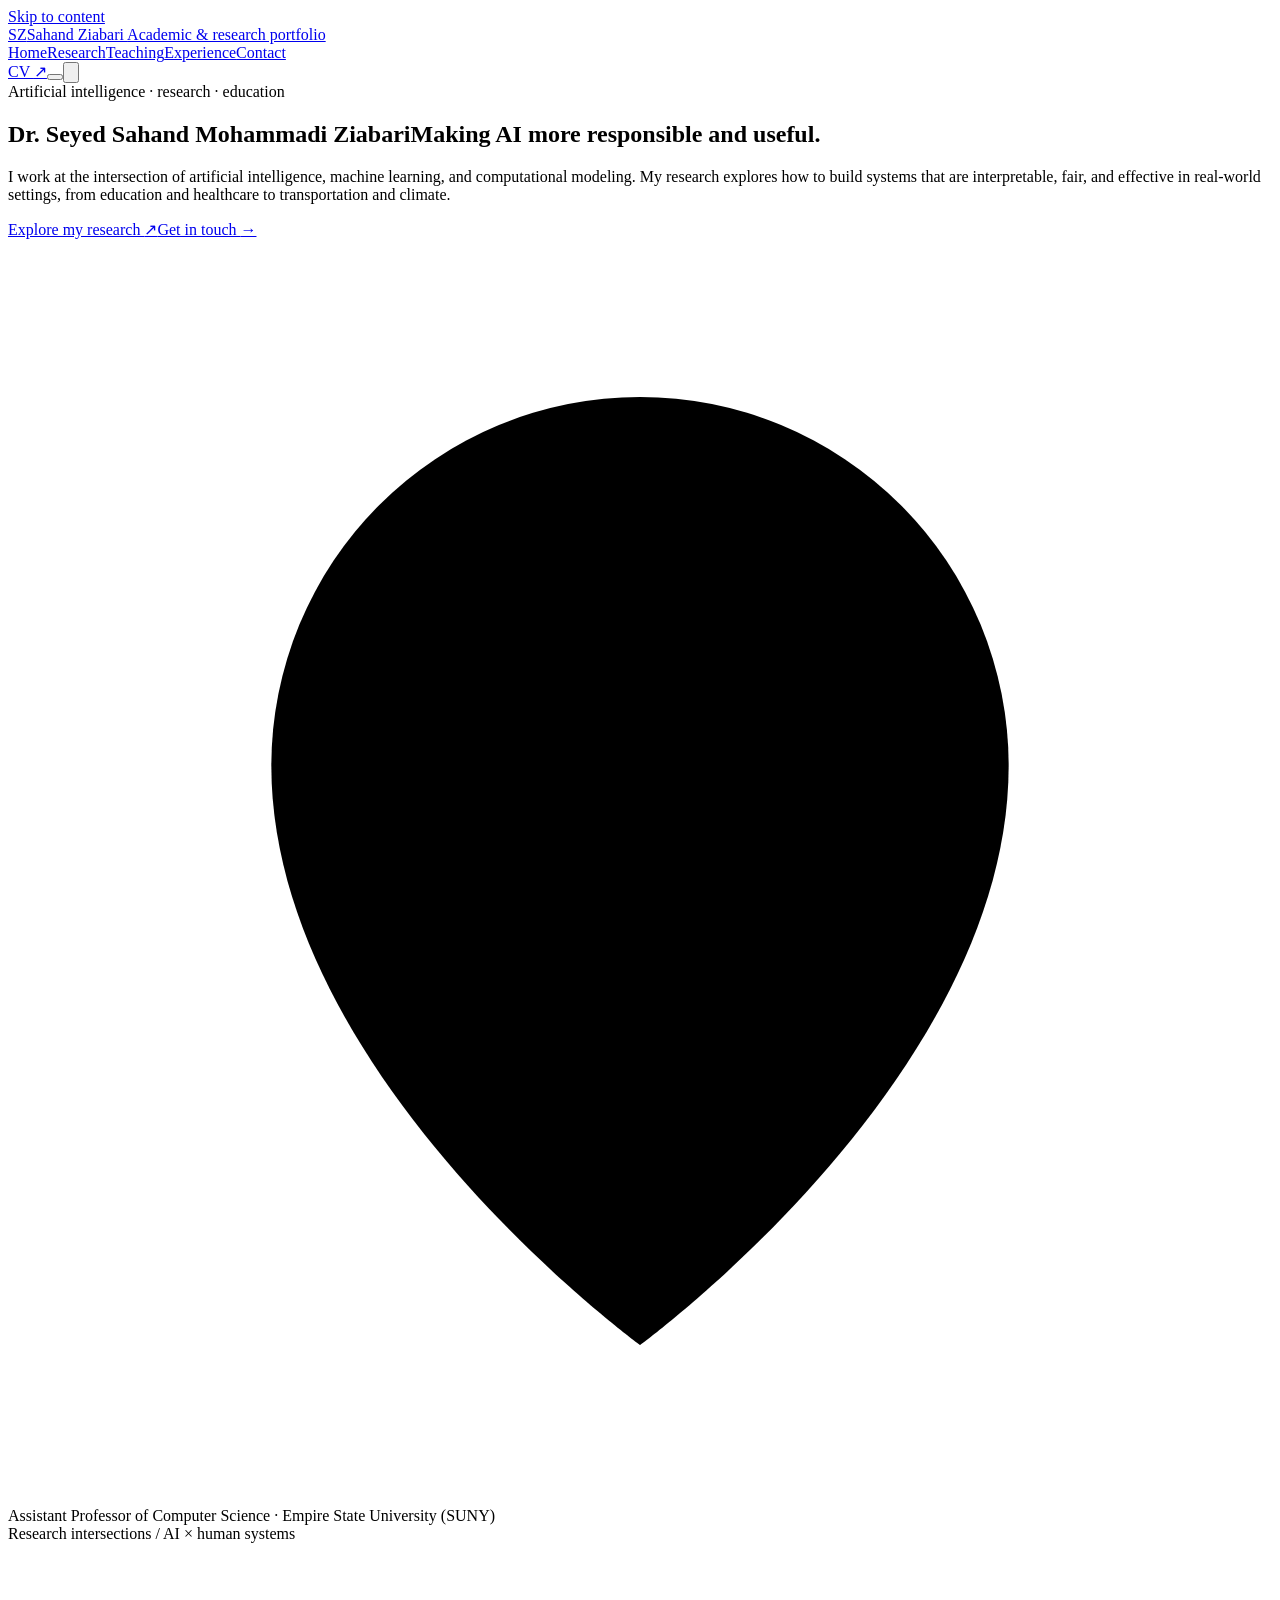
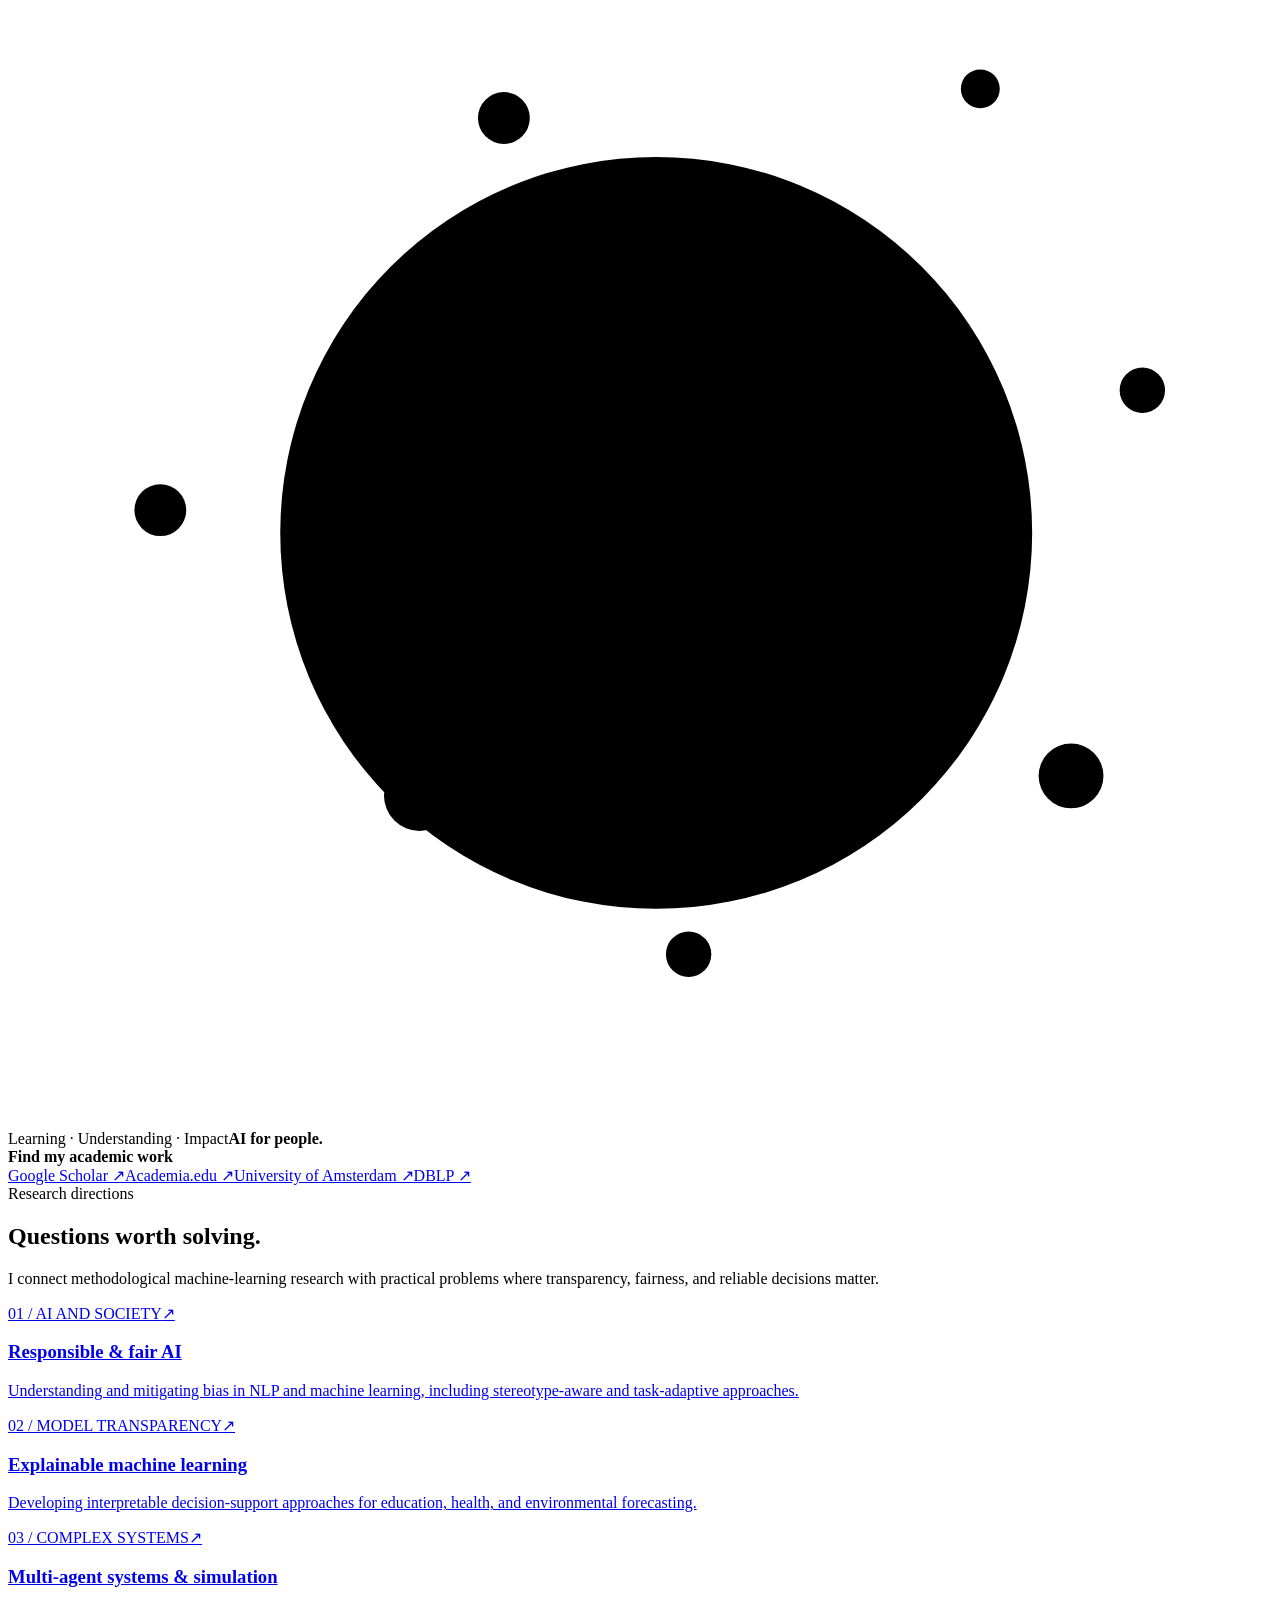
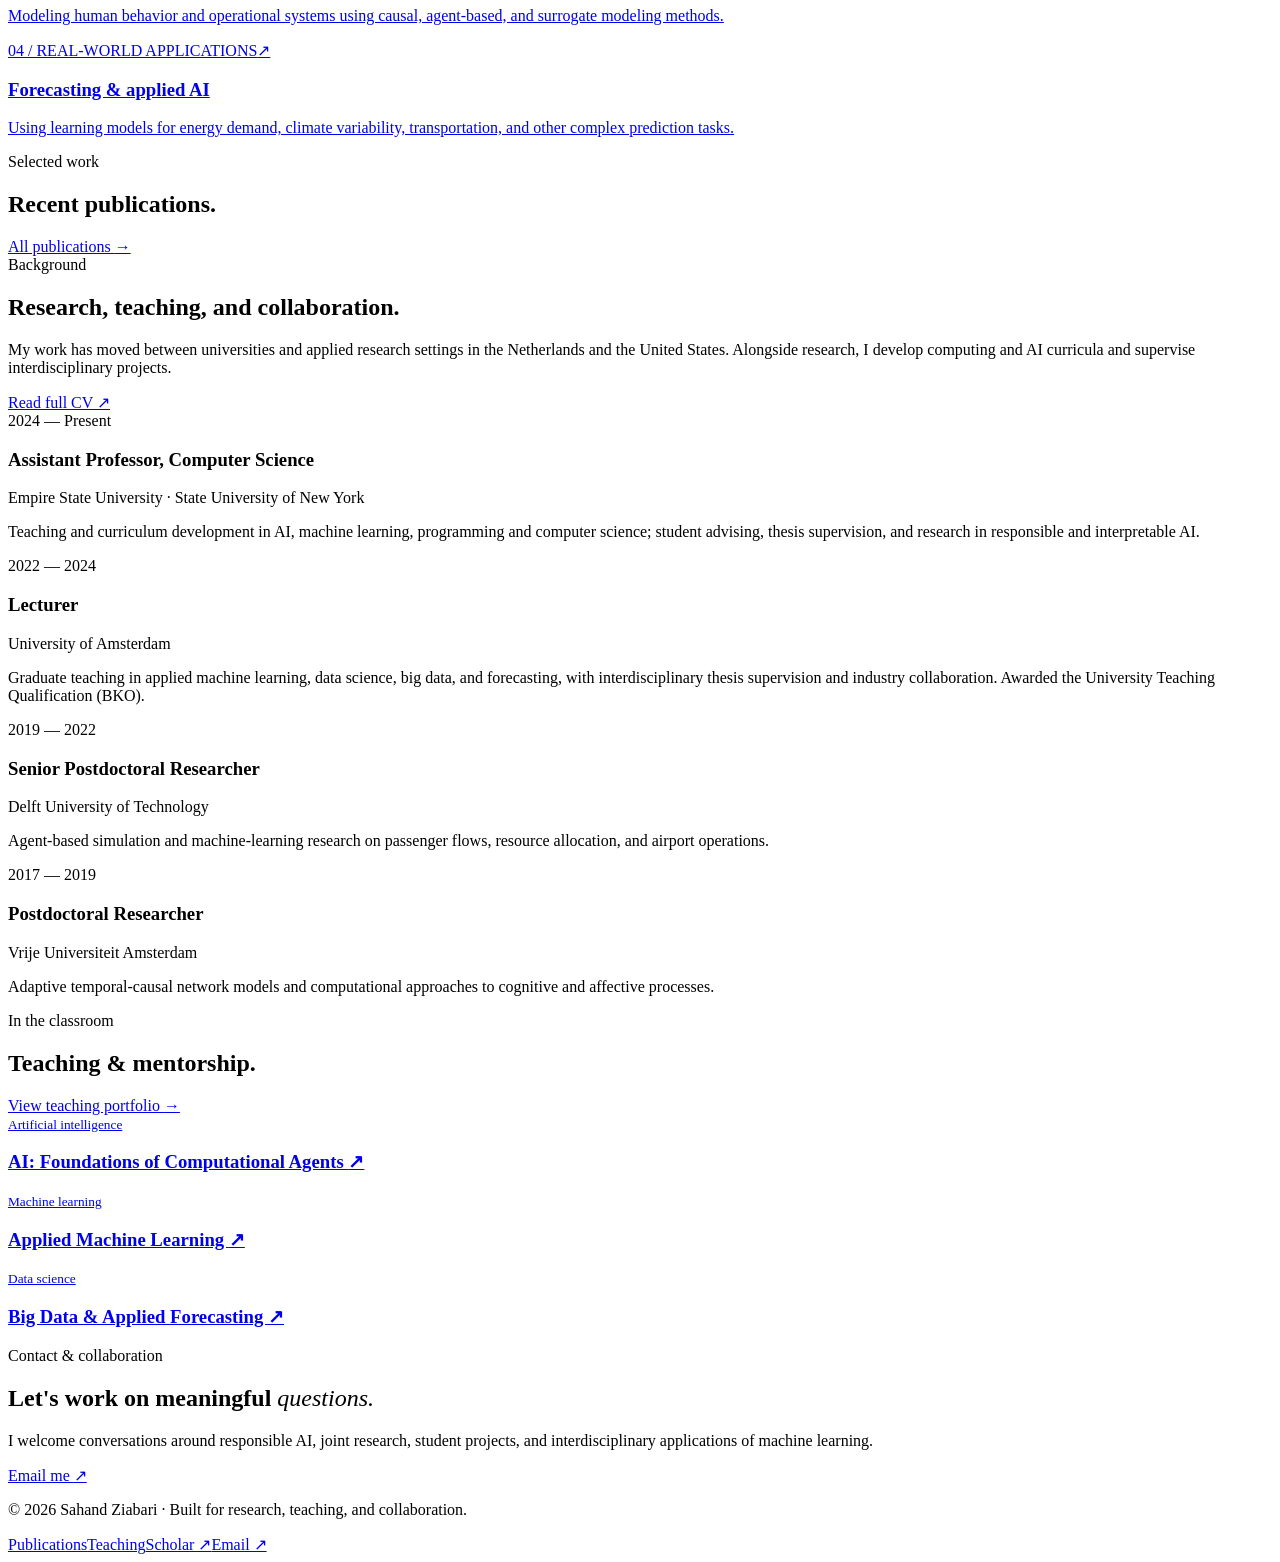
==== index.html @ 6e384154 "Add files via upload" ====
<!doctype html>
<html lang="en">
<head>
  <meta charset="utf-8"><meta name="viewport" content="width=device-width,initial-scale=1">
  <meta name="description" content="Academic website of Dr. Sahand Ziabari, researcher and educator working on responsible and explainable AI, machine learning, forecasting, and multi-agent systems.">
  <meta name="theme-color" content="#f8f8f4">
  <meta property="og:type" content="website"><meta property="og:title" content="Sahand Ziabari | AI Researcher & Educator"><meta property="og:description" content="Research in responsible and explainable AI, machine learning, and multi-agent systems.">
  <title>Sahand Ziabari | AI Researcher & Educator</title>
  <link rel="icon" type="image/svg+xml" href="assets/favicon.svg"><link rel="stylesheet" href="assets/styles.css"><script defer src="assets/publications.js"></script><script defer src="assets/site.js"></script>
</head>
<body>
<a class="skip-link" href="#main">Skip to content</a>
<header class="site-header"><div class="container header-inner">
  <a href="index.html" class="brand" aria-label="Sahand Ziabari homepage"><span class="brand-mark" aria-hidden="true">SZ</span><span class="brand-label">Sahand Ziabari <span>Academic & research portfolio</span></span></a>
  <nav class="nav" id="primary-nav" data-nav aria-label="Main navigation"><a href="index.html" aria-current="page">Home</a><a href="research.html">Research</a><a href="teaching.html">Teaching</a><a href="#experience">Experience</a><a href="#contact">Contact</a></nav>
  <div class="header-actions"><a class="button button-outline" href="files/Sahand_Ziabari_CV.pdf" target="_blank" rel="noopener noreferrer">CV <span aria-hidden="true">↗</span></a><button class="icon-button" type="button" data-theme-toggle aria-label="Switch to dark mode"></button><button class="icon-button menu-button" data-menu-toggle aria-controls="primary-nav" aria-expanded="false" aria-label="Toggle menu"><svg viewBox="0 0 24 24" aria-hidden="true"><path d="M4 7h16M4 12h16M4 17h16"/></svg></button></div>
</div></header>
<main id="main">
  <section class="hero"><div class="container hero-grid"><div>
    <div class="eyebrow">Artificial intelligence · research · education</div>
    <h1><span class="small-name">Dr. Seyed Sahand Mohammadi Ziabari</span>Making AI <span class="serif-accent">more responsible</span> and useful.</h1>
    <p class="hero-description">I work at the intersection of artificial intelligence, machine learning, and computational modeling. My research explores how to build systems that are interpretable, fair, and effective in real-world settings, from education and healthcare to transportation and climate.</p>
    <div class="hero-buttons"><a href="research.html" class="button button-primary">Explore my research <span aria-hidden="true">↗</span></a><a href="#contact" class="button button-outline">Get in touch <span aria-hidden="true">→</span></a></div>
    <div class="hero-caption"><svg viewBox="0 0 24 24" aria-hidden="true"><path d="M12 21s-7-5.1-7-11a7 7 0 1 1 14 0c0 5.9-7 11-7 11Z"/><circle cx="12" cy="10" r="2.5"/></svg><span>Assistant Professor of Computer Science · Empire State University (SUNY)</span></div>
  </div><div class="hero-art" role="img" aria-label="Abstract network of connected nodes representing artificial intelligence and complex systems">
    <div class="art-grid"></div><div class="art-circle"></div><div class="art-top">Research intersections / AI × human systems</div>
    <svg class="network" viewBox="0 0 390 365" preserveAspectRatio="xMidYMid meet" aria-hidden="true">
      <circle class="halo" cx="200" cy="182" r="116"/><circle class="halo" cx="200" cy="182" r="65"/>
      <line x1="47" y1="175" x2="124" y2="130"/><line x1="124" y1="130" x2="193" y2="180"/><line x1="193" y1="180" x2="267" y2="109"/><line x1="267" y1="109" x2="350" y2="138"/><line x1="350" y1="138" x2="328" y2="257"/><line x1="328" y1="257" x2="193" y2="180"/><line x1="193" y1="180" x2="127" y2="263"/><line x1="127" y1="263" x2="47" y2="175"/><line x1="127" y1="263" x2="210" y2="312"/><line x1="210" y1="312" x2="328" y2="257"/><line x1="124" y1="130" x2="153" y2="54"/><line x1="153" y1="54" x2="267" y2="109"/><line x1="267" y1="109" x2="300" y2="45"/><line x1="124" y1="130" x2="328" y2="257"/><line x1="47" y1="175" x2="193" y2="180"/><line x1="127" y1="263" x2="267" y2="109"/>
      <circle cx="47" cy="175" r="8"/><circle cx="124" cy="130" r="11"/><circle class="filled" cx="193" cy="180" r="17"/><circle class="gold" cx="267" cy="109" r="13"/><circle cx="350" cy="138" r="7"/><circle class="filled" cx="328" cy="257" r="10"/><circle cx="127" cy="263" r="11"/><circle class="gold" cx="210" cy="312" r="7"/><circle cx="153" cy="54" r="8"/><circle cx="300" cy="45" r="6"/>
    </svg>
    <div class="art-legend"><span>Learning · Understanding · Impact</span><strong>AI for people.</strong></div>
  </div></div></section>
  <div class="container kicker-row"><strong>Find my academic work</strong><div><a href="https://scholar.google.com/citations?user=F6aVZDQAAAAJ&amp;hl=en" target="_blank" rel="noopener noreferrer">Google Scholar ↗</a><a href="https://empire.academia.edu/SeyedSahandMohammadiZiabari" target="_blank" rel="noopener noreferrer">Academia.edu ↗</a><a href="https://www.uva.nl/en/profile/m/o/s.s.mohammadi-ziabari/s.s.mohammadi-ziabari.html" target="_blank" rel="noopener noreferrer">University of Amsterdam ↗</a><a href="https://dblp.org/pid/243/4503.html" target="_blank" rel="noopener noreferrer">DBLP ↗</a></div></div>
  <section class="section" id="research-areas"><div class="container"><div class="section-header"><div><div class="eyebrow">Research directions</div><h2>Questions worth <span class="serif-accent">solving.</span></h2></div><p>I connect methodological machine-learning research with practical problems where transparency, fairness, and reliable decisions matter.</p></div>
    <div class="research-grid">
      <a href="research.html?topic=responsible-ai" class="research-card"><div class="card-num"><span>01 / AI AND SOCIETY</span><span aria-hidden="true">↗</span></div><h3>Responsible & fair AI</h3><p>Understanding and mitigating bias in NLP and machine learning, including stereotype-aware and task-adaptive approaches.</p></a>
      <a href="research.html?topic=explainable-ai" class="research-card"><div class="card-num"><span>02 / MODEL TRANSPARENCY</span><span aria-hidden="true">↗</span></div><h3>Explainable machine learning</h3><p>Developing interpretable decision-support approaches for education, health, and environmental forecasting.</p></a>
      <a href="research.html?topic=multi-agent" class="research-card"><div class="card-num"><span>03 / COMPLEX SYSTEMS</span><span aria-hidden="true">↗</span></div><h3>Multi-agent systems & simulation</h3><p>Modeling human behavior and operational systems using causal, agent-based, and surrogate modeling methods.</p></a>
      <a href="research.html?topic=forecasting" class="research-card"><div class="card-num"><span>04 / REAL-WORLD APPLICATIONS</span><span aria-hidden="true">↗</span></div><h3>Forecasting & applied AI</h3><p>Using learning models for energy demand, climate variability, transportation, and other complex prediction tasks.</p></a>
    </div>
  </div></section>
  <section class="band"><div class="container section"><div class="section-header"><div><div class="eyebrow">Selected work</div><h2>Recent <span class="serif-accent">publications.</span></h2></div><a class="button button-ghost" href="research.html">All publications <span aria-hidden="true">→</span></a></div><div class="paper-stack" data-featured-papers></div></div></section>
  <section class="section" id="experience"><div class="container two-col"><div class="sticky-intro"><div class="eyebrow">Background</div><h2>Research, teaching, and <span class="serif-accent">collaboration.</span></h2><p>My work has moved between universities and applied research settings in the Netherlands and the United States. Alongside research, I develop computing and AI curricula and supervise interdisciplinary projects.</p><a href="files/Sahand_Ziabari_CV.pdf" target="_blank" rel="noopener noreferrer" class="button button-outline">Read full CV <span aria-hidden="true">↗</span></a></div><div class="timeline">
    <div class="timeline-item"><div class="date">2024 — Present</div><h3>Assistant Professor, Computer Science</h3><p class="institution">Empire State University · State University of New York</p><p>Teaching and curriculum development in AI, machine learning, programming and computer science; student advising, thesis supervision, and research in responsible and interpretable AI.</p></div>
    <div class="timeline-item"><div class="date">2022 — 2024</div><h3>Lecturer</h3><p class="institution">University of Amsterdam</p><p>Graduate teaching in applied machine learning, data science, big data, and forecasting, with interdisciplinary thesis supervision and industry collaboration. Awarded the University Teaching Qualification (BKO).</p></div>
    <div class="timeline-item"><div class="date">2019 — 2022</div><h3>Senior Postdoctoral Researcher</h3><p class="institution">Delft University of Technology</p><p>Agent-based simulation and machine-learning research on passenger flows, resource allocation, and airport operations.</p></div>
    <div class="timeline-item"><div class="date">2017 — 2019</div><h3>Postdoctoral Researcher</h3><p class="institution">Vrije Universiteit Amsterdam</p><p>Adaptive temporal-causal network models and computational approaches to cognitive and affective processes.</p></div>
  </div></div></section>
  <section class="section-tight" id="teaching"><div class="container"><div class="section-header"><div><div class="eyebrow">In the classroom</div><h2>Teaching & <span class="serif-accent">mentorship.</span></h2></div><a class="button button-ghost" href="teaching.html">View teaching portfolio <span aria-hidden="true">→</span></a></div><div class="teaching-strip"><a href="teaching.html" class="course-tile"><small>Artificial intelligence</small><h3>AI: Foundations of Computational Agents <span aria-hidden="true">↗</span></h3></a><a href="teaching.html" class="course-tile"><small>Machine learning</small><h3>Applied Machine Learning <span aria-hidden="true">↗</span></h3></a><a href="teaching.html" class="course-tile"><small>Data science</small><h3>Big Data & Applied Forecasting <span aria-hidden="true">↗</span></h3></a></div></div></section>
  <section class="section-tight" id="contact"><div class="container"><div class="cta-panel"><div><div class="eyebrow">Contact & collaboration</div><h2>Let's work on meaningful <em style="font-family:Georgia,serif;font-weight:400">questions.</em></h2><p>I welcome conversations around responsible AI, joint research, student projects, and interdisciplinary applications of machine learning.</p></div><a href="mailto:sahandmohammadiziabari@gmail.com" class="button">Email me <span aria-hidden="true">↗</span></a></div></div></section>
</main>
<footer class="site-footer"><div class="container footer-inner"><p>© <span data-current-year>2026</span> Sahand Ziabari · Built for research, teaching, and collaboration.</p><nav aria-label="Footer links"><a href="research.html">Publications</a><a href="teaching.html">Teaching</a><a href="https://scholar.google.com/citations?user=F6aVZDQAAAAJ&amp;hl=en" target="_blank" rel="noopener noreferrer">Scholar ↗</a><a href="mailto:sahandmohammadiziabari@gmail.com">Email ↗</a></nav></div></footer>
</body>
</html>
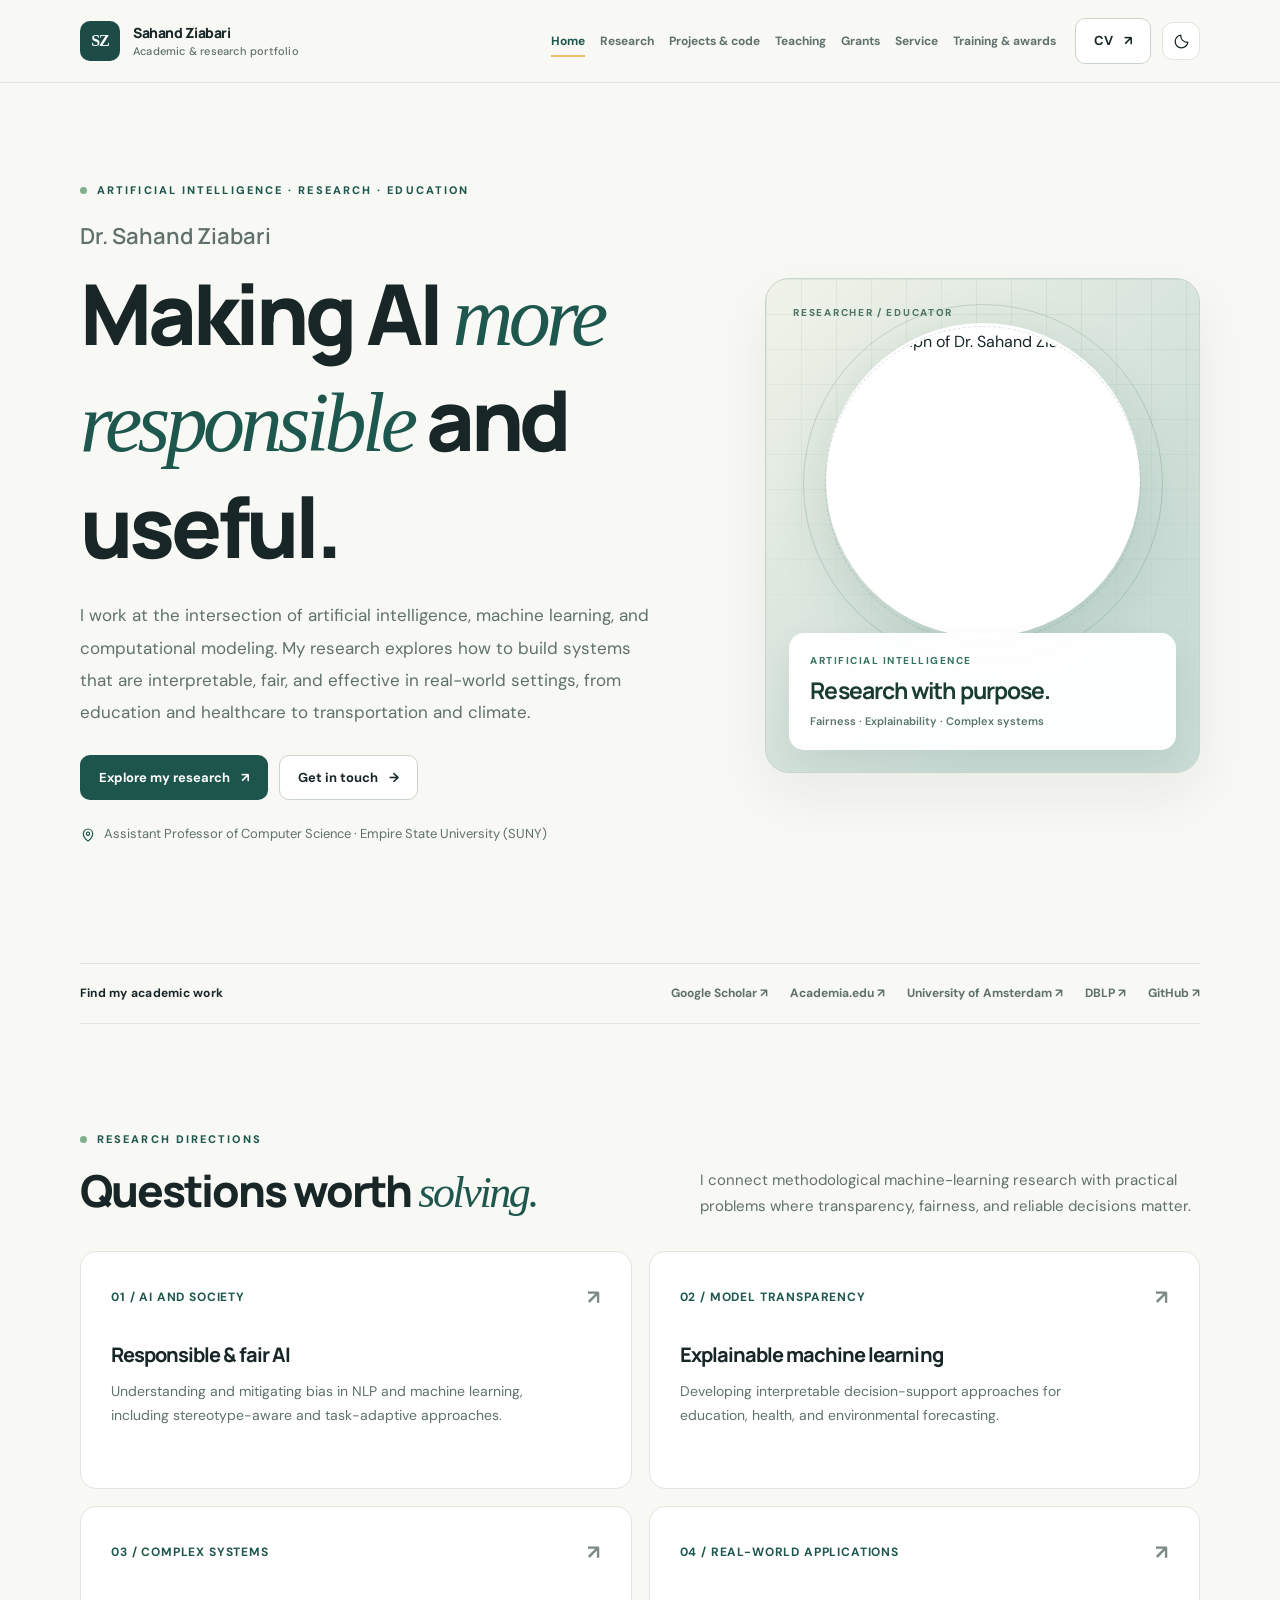
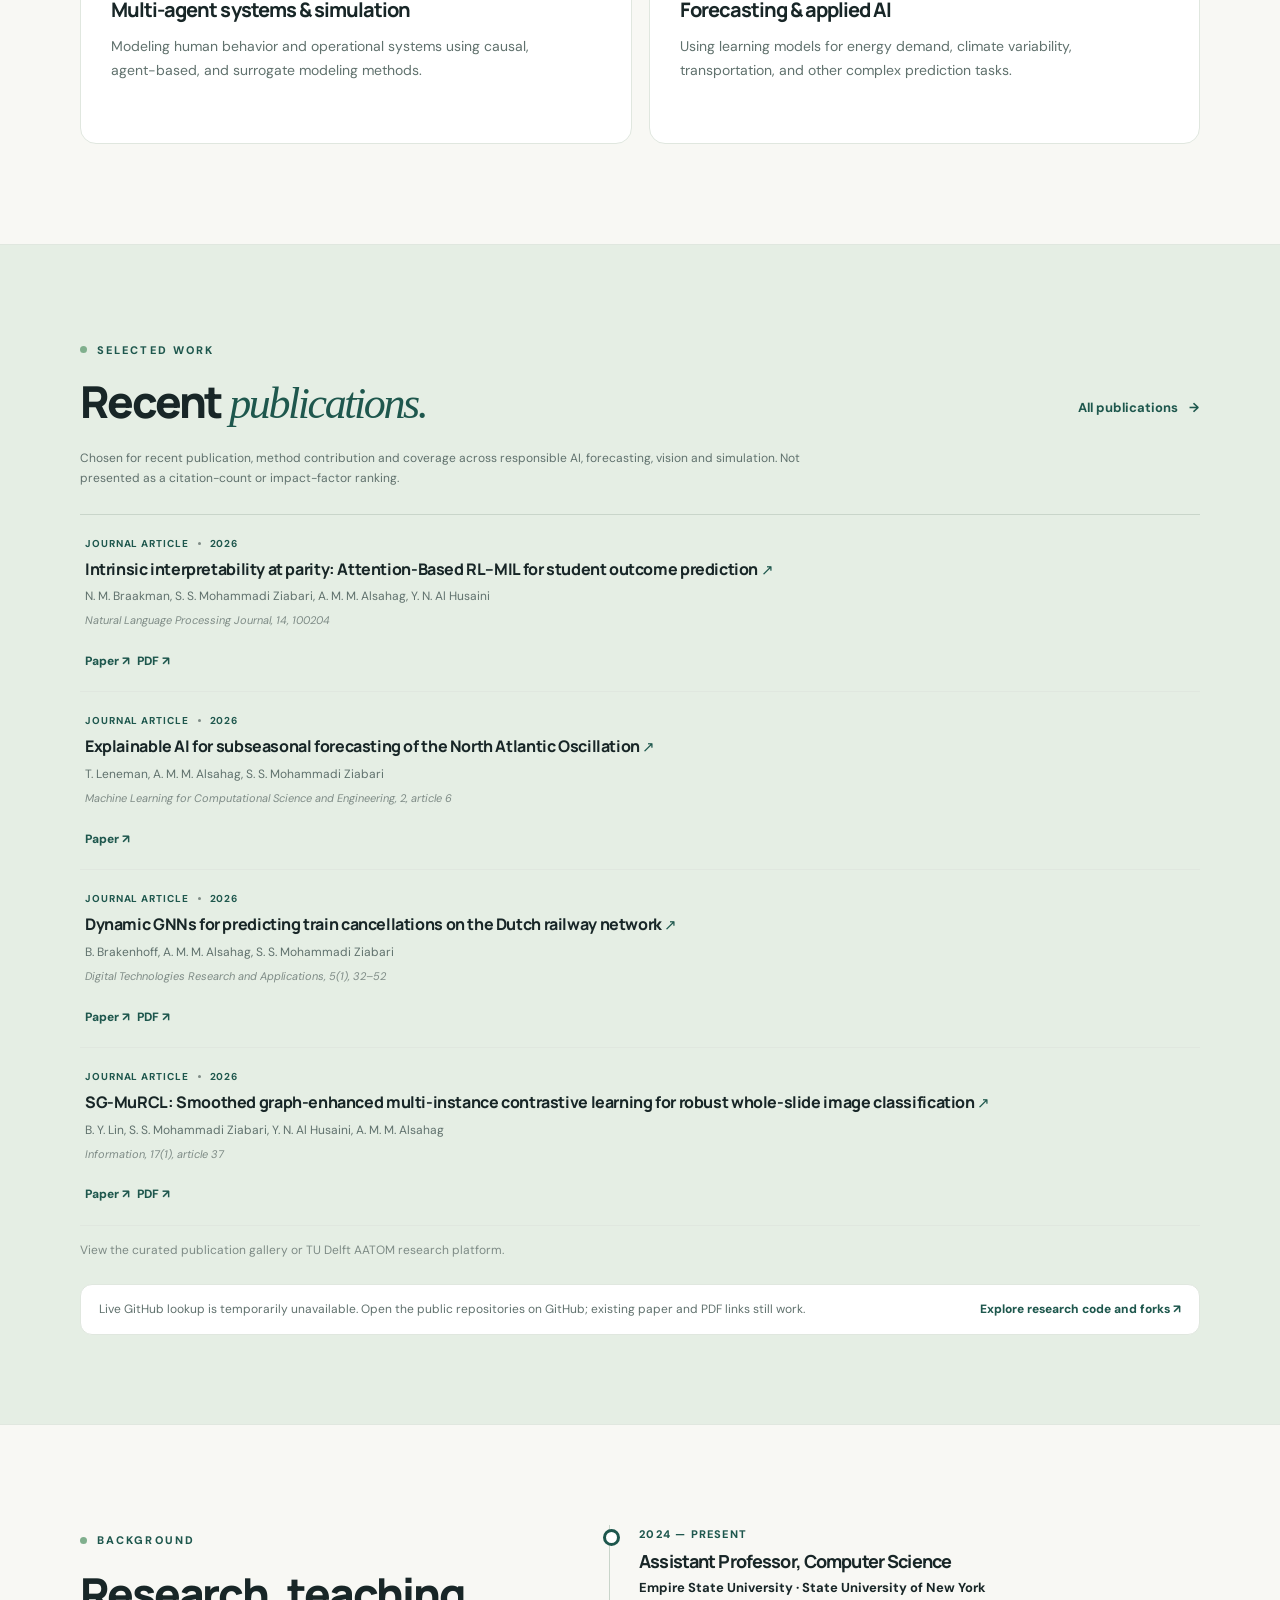
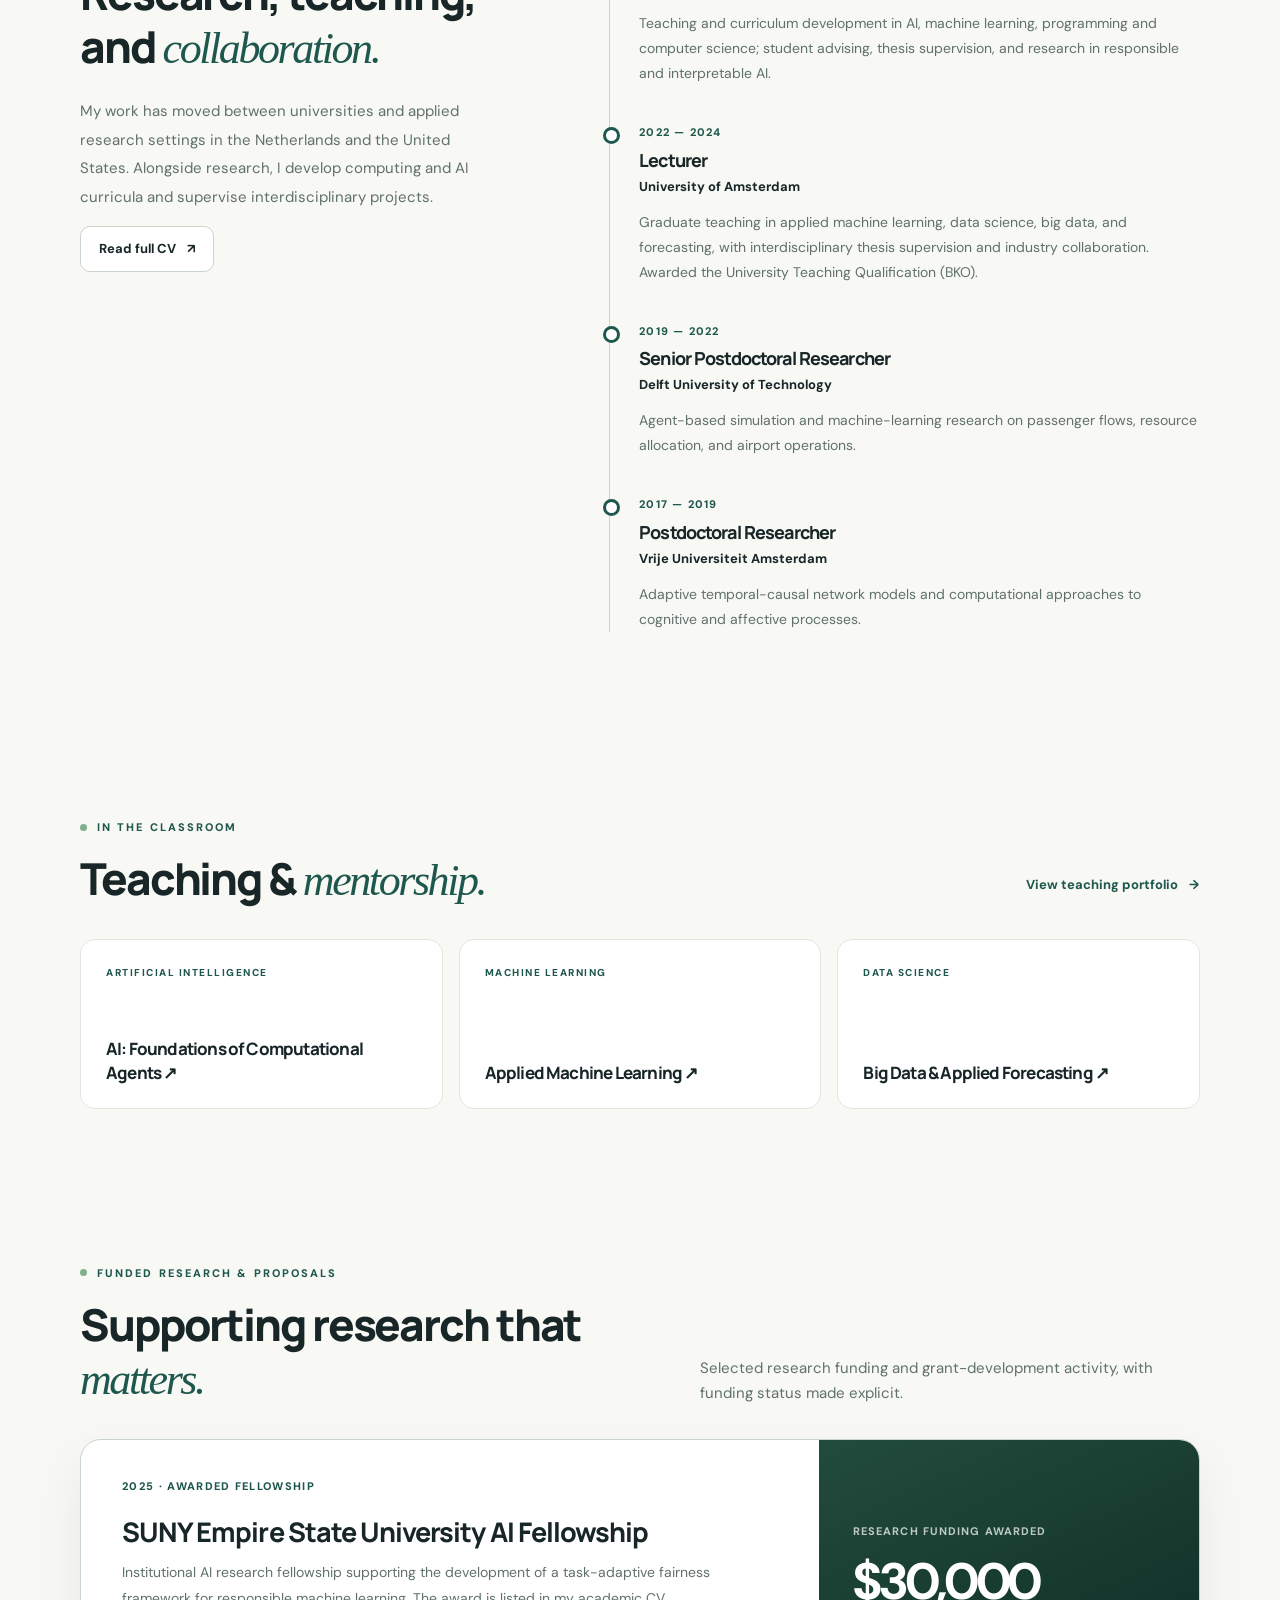
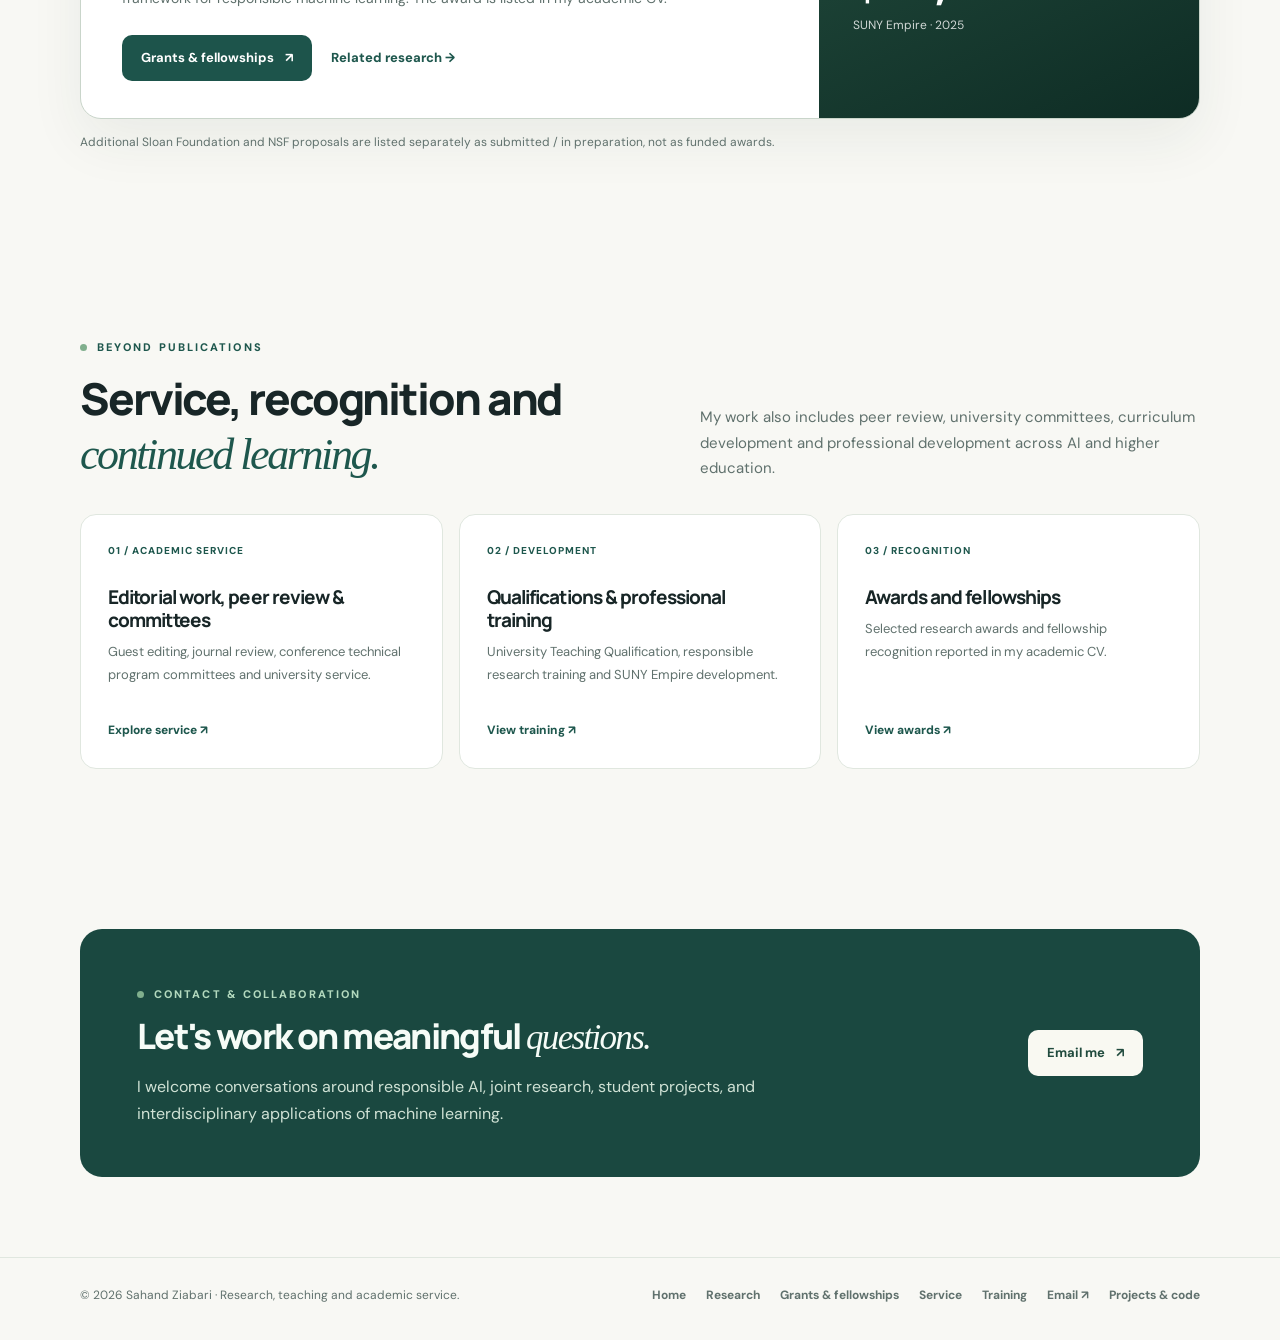
==== commit 17f61f54: "Add files via upload" ====
--- a/index.html
+++ b/index.html
@@ -1,55 +1,46 @@
-<!doctype html>
+<!DOCTYPE html>
+
 <html lang="en">
 <head>
-  <meta charset="utf-8"><meta name="viewport" content="width=device-width,initial-scale=1">
-  <meta name="description" content="Academic website of Dr. Sahand Ziabari, researcher and educator working on responsible and explainable AI, machine learning, forecasting, and multi-agent systems.">
-  <meta name="theme-color" content="#f8f8f4">
-  <meta property="og:type" content="website"><meta property="og:title" content="Sahand Ziabari | AI Researcher & Educator"><meta property="og:description" content="Research in responsible and explainable AI, machine learning, and multi-agent systems.">
-  <title>Sahand Ziabari | AI Researcher & Educator</title>
-  <link rel="icon" type="image/svg+xml" href="assets/favicon.svg"><link rel="stylesheet" href="assets/styles.css"><script defer src="assets/publications.js"></script><script defer src="assets/site.js"></script>
-</head>
+<meta charset="utf-8"/><meta content="width=device-width,initial-scale=1" name="viewport"/>
+<meta content="Academic website of Dr. Sahand Ziabari, researcher and educator working on responsible and explainable AI, machine learning, forecasting, and multi-agent systems." name="description"/>
+<meta content="#f8f8f4" name="theme-color"/>
+<meta content="website" property="og:type"/><meta content="Sahand Ziabari | AI Researcher &amp; Educator" property="og:title"/><meta content="Research in responsible and explainable AI, machine learning, and multi-agent systems." property="og:description"/>
+<title>Sahand Ziabari | AI Researcher &amp; Educator</title>
+<link href="assets/favicon.svg" rel="icon" type="image/svg+xml"/><link href="assets/styles.css?v=6" rel="stylesheet"/><script defer="" src="assets/publications.js?v=6"></script><script defer="" src="assets/github-repos.js?v=6"></script><script defer="" src="assets/site.js?v=6"></script>
+<meta content="https://sahandziabari.github.io/assets/profile-photo.jpg" property="og:image"/></head>
 <body>
 <a class="skip-link" href="#main">Skip to content</a>
-<header class="site-header"><div class="container header-inner">
-  <a href="index.html" class="brand" aria-label="Sahand Ziabari homepage"><span class="brand-mark" aria-hidden="true">SZ</span><span class="brand-label">Sahand Ziabari <span>Academic & research portfolio</span></span></a>
-  <nav class="nav" id="primary-nav" data-nav aria-label="Main navigation"><a href="index.html" aria-current="page">Home</a><a href="research.html">Research</a><a href="teaching.html">Teaching</a><a href="#experience">Experience</a><a href="#contact">Contact</a></nav>
-  <div class="header-actions"><a class="button button-outline" href="files/Sahand_Ziabari_CV.pdf" target="_blank" rel="noopener noreferrer">CV <span aria-hidden="true">↗</span></a><button class="icon-button" type="button" data-theme-toggle aria-label="Switch to dark mode"></button><button class="icon-button menu-button" data-menu-toggle aria-controls="primary-nav" aria-expanded="false" aria-label="Toggle menu"><svg viewBox="0 0 24 24" aria-hidden="true"><path d="M4 7h16M4 12h16M4 17h16"/></svg></button></div>
-</div></header>
+<header class="site-header"><div class="container header-inner"><a aria-label="Sahand Ziabari homepage" class="brand" href="index.html"><span aria-hidden="true" class="brand-mark">SZ</span><span class="brand-label">Sahand Ziabari <span>Academic &amp; research portfolio</span></span></a><nav aria-label="Main navigation" class="nav" data-nav="" id="primary-nav"><a aria-current="page" href="index.html">Home</a><a href="research.html">Research</a><a href="code.html">Projects &amp; code</a><a href="teaching.html">Teaching</a><a href="grants.html">Grants</a><a href="service.html">Service</a><a href="training.html">Training &amp; awards</a></nav><div class="header-actions"><a class="button button-outline" href="files/Sahand_Ziabari_CV.pdf" rel="noopener noreferrer" target="_blank">CV <span aria-hidden="true">↗</span></a><button aria-label="Switch to dark mode" class="icon-button" data-theme-toggle="" type="button"></button><button aria-controls="primary-nav" aria-expanded="false" aria-label="Toggle menu" class="icon-button menu-button" data-menu-toggle=""><svg aria-hidden="true" viewbox="0 0 24 24"><path d="M4 7h16M4 12h16M4 17h16"></path></svg></button></div></div></header>
 <main id="main">
-  <section class="hero"><div class="container hero-grid"><div>
-    <div class="eyebrow">Artificial intelligence · research · education</div>
-    <h1><span class="small-name">Dr. Seyed Sahand Mohammadi Ziabari</span>Making AI <span class="serif-accent">more responsible</span> and useful.</h1>
-    <p class="hero-description">I work at the intersection of artificial intelligence, machine learning, and computational modeling. My research explores how to build systems that are interpretable, fair, and effective in real-world settings, from education and healthcare to transportation and climate.</p>
-    <div class="hero-buttons"><a href="research.html" class="button button-primary">Explore my research <span aria-hidden="true">↗</span></a><a href="#contact" class="button button-outline">Get in touch <span aria-hidden="true">→</span></a></div>
-    <div class="hero-caption"><svg viewBox="0 0 24 24" aria-hidden="true"><path d="M12 21s-7-5.1-7-11a7 7 0 1 1 14 0c0 5.9-7 11-7 11Z"/><circle cx="12" cy="10" r="2.5"/></svg><span>Assistant Professor of Computer Science · Empire State University (SUNY)</span></div>
-  </div><div class="hero-art" role="img" aria-label="Abstract network of connected nodes representing artificial intelligence and complex systems">
-    <div class="art-grid"></div><div class="art-circle"></div><div class="art-top">Research intersections / AI × human systems</div>
-    <svg class="network" viewBox="0 0 390 365" preserveAspectRatio="xMidYMid meet" aria-hidden="true">
-      <circle class="halo" cx="200" cy="182" r="116"/><circle class="halo" cx="200" cy="182" r="65"/>
-      <line x1="47" y1="175" x2="124" y2="130"/><line x1="124" y1="130" x2="193" y2="180"/><line x1="193" y1="180" x2="267" y2="109"/><line x1="267" y1="109" x2="350" y2="138"/><line x1="350" y1="138" x2="328" y2="257"/><line x1="328" y1="257" x2="193" y2="180"/><line x1="193" y1="180" x2="127" y2="263"/><line x1="127" y1="263" x2="47" y2="175"/><line x1="127" y1="263" x2="210" y2="312"/><line x1="210" y1="312" x2="328" y2="257"/><line x1="124" y1="130" x2="153" y2="54"/><line x1="153" y1="54" x2="267" y2="109"/><line x1="267" y1="109" x2="300" y2="45"/><line x1="124" y1="130" x2="328" y2="257"/><line x1="47" y1="175" x2="193" y2="180"/><line x1="127" y1="263" x2="267" y2="109"/>
-      <circle cx="47" cy="175" r="8"/><circle cx="124" cy="130" r="11"/><circle class="filled" cx="193" cy="180" r="17"/><circle class="gold" cx="267" cy="109" r="13"/><circle cx="350" cy="138" r="7"/><circle class="filled" cx="328" cy="257" r="10"/><circle cx="127" cy="263" r="11"/><circle class="gold" cx="210" cy="312" r="7"/><circle cx="153" cy="54" r="8"/><circle cx="300" cy="45" r="6"/>
-    </svg>
-    <div class="art-legend"><span>Learning · Understanding · Impact</span><strong>AI for people.</strong></div>
-  </div></div></section>
-  <div class="container kicker-row"><strong>Find my academic work</strong><div><a href="https://scholar.google.com/citations?user=F6aVZDQAAAAJ&amp;hl=en" target="_blank" rel="noopener noreferrer">Google Scholar ↗</a><a href="https://empire.academia.edu/SeyedSahandMohammadiZiabari" target="_blank" rel="noopener noreferrer">Academia.edu ↗</a><a href="https://www.uva.nl/en/profile/m/o/s.s.mohammadi-ziabari/s.s.mohammadi-ziabari.html" target="_blank" rel="noopener noreferrer">University of Amsterdam ↗</a><a href="https://dblp.org/pid/243/4503.html" target="_blank" rel="noopener noreferrer">DBLP ↗</a></div></div>
-  <section class="section" id="research-areas"><div class="container"><div class="section-header"><div><div class="eyebrow">Research directions</div><h2>Questions worth <span class="serif-accent">solving.</span></h2></div><p>I connect methodological machine-learning research with practical problems where transparency, fairness, and reliable decisions matter.</p></div>
-    <div class="research-grid">
-      <a href="research.html?topic=responsible-ai" class="research-card"><div class="card-num"><span>01 / AI AND SOCIETY</span><span aria-hidden="true">↗</span></div><h3>Responsible & fair AI</h3><p>Understanding and mitigating bias in NLP and machine learning, including stereotype-aware and task-adaptive approaches.</p></a>
-      <a href="research.html?topic=explainable-ai" class="research-card"><div class="card-num"><span>02 / MODEL TRANSPARENCY</span><span aria-hidden="true">↗</span></div><h3>Explainable machine learning</h3><p>Developing interpretable decision-support approaches for education, health, and environmental forecasting.</p></a>
-      <a href="research.html?topic=multi-agent" class="research-card"><div class="card-num"><span>03 / COMPLEX SYSTEMS</span><span aria-hidden="true">↗</span></div><h3>Multi-agent systems & simulation</h3><p>Modeling human behavior and operational systems using causal, agent-based, and surrogate modeling methods.</p></a>
-      <a href="research.html?topic=forecasting" class="research-card"><div class="card-num"><span>04 / REAL-WORLD APPLICATIONS</span><span aria-hidden="true">↗</span></div><h3>Forecasting & applied AI</h3><p>Using learning models for energy demand, climate variability, transportation, and other complex prediction tasks.</p></a>
-    </div>
-  </div></section>
-  <section class="band"><div class="container section"><div class="section-header"><div><div class="eyebrow">Selected work</div><h2>Recent <span class="serif-accent">publications.</span></h2></div><a class="button button-ghost" href="research.html">All publications <span aria-hidden="true">→</span></a></div><div class="paper-stack" data-featured-papers></div></div></section>
-  <section class="section" id="experience"><div class="container two-col"><div class="sticky-intro"><div class="eyebrow">Background</div><h2>Research, teaching, and <span class="serif-accent">collaboration.</span></h2><p>My work has moved between universities and applied research settings in the Netherlands and the United States. Alongside research, I develop computing and AI curricula and supervise interdisciplinary projects.</p><a href="files/Sahand_Ziabari_CV.pdf" target="_blank" rel="noopener noreferrer" class="button button-outline">Read full CV <span aria-hidden="true">↗</span></a></div><div class="timeline">
-    <div class="timeline-item"><div class="date">2024 — Present</div><h3>Assistant Professor, Computer Science</h3><p class="institution">Empire State University · State University of New York</p><p>Teaching and curriculum development in AI, machine learning, programming and computer science; student advising, thesis supervision, and research in responsible and interpretable AI.</p></div>
-    <div class="timeline-item"><div class="date">2022 — 2024</div><h3>Lecturer</h3><p class="institution">University of Amsterdam</p><p>Graduate teaching in applied machine learning, data science, big data, and forecasting, with interdisciplinary thesis supervision and industry collaboration. Awarded the University Teaching Qualification (BKO).</p></div>
-    <div class="timeline-item"><div class="date">2019 — 2022</div><h3>Senior Postdoctoral Researcher</h3><p class="institution">Delft University of Technology</p><p>Agent-based simulation and machine-learning research on passenger flows, resource allocation, and airport operations.</p></div>
-    <div class="timeline-item"><div class="date">2017 — 2019</div><h3>Postdoctoral Researcher</h3><p class="institution">Vrije Universiteit Amsterdam</p><p>Adaptive temporal-causal network models and computational approaches to cognitive and affective processes.</p></div>
-  </div></div></section>
-  <section class="section-tight" id="teaching"><div class="container"><div class="section-header"><div><div class="eyebrow">In the classroom</div><h2>Teaching & <span class="serif-accent">mentorship.</span></h2></div><a class="button button-ghost" href="teaching.html">View teaching portfolio <span aria-hidden="true">→</span></a></div><div class="teaching-strip"><a href="teaching.html" class="course-tile"><small>Artificial intelligence</small><h3>AI: Foundations of Computational Agents <span aria-hidden="true">↗</span></h3></a><a href="teaching.html" class="course-tile"><small>Machine learning</small><h3>Applied Machine Learning <span aria-hidden="true">↗</span></h3></a><a href="teaching.html" class="course-tile"><small>Data science</small><h3>Big Data & Applied Forecasting <span aria-hidden="true">↗</span></h3></a></div></div></section>
-  <section class="section-tight" id="contact"><div class="container"><div class="cta-panel"><div><div class="eyebrow">Contact & collaboration</div><h2>Let's work on meaningful <em style="font-family:Georgia,serif;font-weight:400">questions.</em></h2><p>I welcome conversations around responsible AI, joint research, student projects, and interdisciplinary applications of machine learning.</p></div><a href="mailto:sahandmohammadiziabari@gmail.com" class="button">Email me <span aria-hidden="true">↗</span></a></div></div></section>
+<section class="hero"><div class="container hero-grid"><div>
+<div class="eyebrow">Artificial intelligence · research · education</div>
+<h1><span class="small-name">Dr. Sahand Ziabari</span>Making AI <span class="serif-accent">more responsible</span> and useful.</h1>
+<p class="hero-description">I work at the intersection of artificial intelligence, machine learning, and computational modeling. My research explores how to build systems that are interpretable, fair, and effective in real-world settings, from education and healthcare to transportation and climate.</p>
+<div class="hero-buttons"><a class="button button-primary" href="research.html">Explore my research <span aria-hidden="true">↗</span></a><a class="button button-outline" href="#contact">Get in touch <span aria-hidden="true">→</span></a></div>
+<div class="hero-caption"><svg aria-hidden="true" viewbox="0 0 24 24"><path d="M12 21s-7-5.1-7-11a7 7 0 1 1 14 0c0 5.9-7 11-7 11Z"></path><circle cx="12" cy="10" r="2.5"></circle></svg><span>Assistant Professor of Computer Science · Empire State University (SUNY)</span></div>
+</div><div aria-label="Academic portrait and research identity" class="hero-photo-panel"><div aria-hidden="true" class="portrait-grid"></div><div aria-hidden="true" class="portrait-orbit"></div><div class="portrait-wrap"><img alt="Photograph of Dr. Sahand Ziabari" fetchpriority="high" height="850" src="assets/profile-photo.jpg" width="850"/></div><div class="portrait-overline">RESEARCHER / EDUCATOR</div><div class="portrait-info"><span>Artificial intelligence</span><strong>Research with purpose.</strong><small>Fairness · Explainability · Complex systems</small></div></div></div></section>
+<div class="container kicker-row"><strong>Find my academic work</strong><div><a href="https://scholar.google.com/citations?user=F6aVZDQAAAAJ&amp;hl=en" rel="noopener noreferrer" target="_blank">Google Scholar ↗</a><a href="https://empire.academia.edu/SeyedSahandMohammadiZiabari" rel="noopener noreferrer" target="_blank">Academia.edu ↗</a><a href="https://www.uva.nl/en/profile/m/o/s.s.mohammadi-ziabari/s.s.mohammadi-ziabari.html" rel="noopener noreferrer" target="_blank">University of Amsterdam ↗</a><a href="https://dblp.org/pid/243/4503.html" rel="noopener noreferrer" target="_blank">DBLP ↗</a><a href="https://github.com/SahandZiabari" rel="noopener noreferrer" target="_blank">GitHub ↗</a></div></div>
+<section class="section" id="research-areas"><div class="container"><div class="section-header"><div><div class="eyebrow">Research directions</div><h2>Questions worth <span class="serif-accent">solving.</span></h2></div><p>I connect methodological machine-learning research with practical problems where transparency, fairness, and reliable decisions matter.</p></div>
+<div class="research-grid">
+<a class="research-card" href="research.html?topic=responsible-ai"><div class="card-num"><span>01 / AI AND SOCIETY</span><span aria-hidden="true">↗</span></div><h3>Responsible &amp; fair AI</h3><p>Understanding and mitigating bias in NLP and machine learning, including stereotype-aware and task-adaptive approaches.</p></a>
+<a class="research-card" href="research.html?topic=explainable-ai"><div class="card-num"><span>02 / MODEL TRANSPARENCY</span><span aria-hidden="true">↗</span></div><h3>Explainable machine learning</h3><p>Developing interpretable decision-support approaches for education, health, and environmental forecasting.</p></a>
+<a class="research-card" href="research.html?topic=multi-agent"><div class="card-num"><span>03 / COMPLEX SYSTEMS</span><span aria-hidden="true">↗</span></div><h3>Multi-agent systems &amp; simulation</h3><p>Modeling human behavior and operational systems using causal, agent-based, and surrogate modeling methods.</p></a>
+<a class="research-card" href="research.html?topic=forecasting"><div class="card-num"><span>04 / REAL-WORLD APPLICATIONS</span><span aria-hidden="true">↗</span></div><h3>Forecasting &amp; applied AI</h3><p>Using learning models for energy demand, climate variability, transportation, and other complex prediction tasks.</p></a>
+</div>
+</div></section>
+<section class="band"><div class="container section"><div class="section-header"><div><div class="eyebrow">Selected work</div><h2>Recent <span class="serif-accent">publications.</span></h2></div><a class="button button-ghost" href="research.html">All publications <span aria-hidden="true">→</span></a></div><p class="selection-note">Chosen for recent publication, method contribution and coverage across responsible AI, forecasting, vision and simulation. Not presented as a citation-count or impact-factor ranking.</p><div class="paper-stack" data-featured-papers=""><article class="paper paper-compact no-figure"><div class="paper-body"><div class="paper-meta"><span>Journal article</span><span class="meta-dot"></span><span>2026</span></div><h3><a href="https://doi.org/10.1016/j.nlp.2026.100204" rel="noopener noreferrer" target="_blank">Intrinsic interpretability at parity: Attention-Based RL–MIL for student outcome prediction <span class="title-arrow">↗</span></a></h3><p class="paper-authors">N. M. Braakman, S. S. Mohammadi Ziabari, A. M. M. Alsahag, Y. N. Al Husaini</p><p class="paper-venue">Natural Language Processing Journal, 14, 100204</p><div class="paper-bottom"><div class="paper-tags"></div><div class="paper-actions"><a class="paper-link" href="https://doi.org/10.1016/j.nlp.2026.100204" rel="noopener noreferrer" target="_blank">Paper ↗</a><a class="paper-link pdf-link" href="https://pure.uva.nl/ws/files/329110638/Intrinsic_interpretability_at_parity.pdf" rel="noopener noreferrer" target="_blank">PDF ↗</a></div></div></div></article><article class="paper paper-compact has-figure"><figure class="home-paper-figure"><a href="https://link.springer.com/article/10.1007/s44379-026-00055-1/figures/9" rel="noopener noreferrer" target="_blank"><img alt="Original Figure 9 from the North Atlantic Oscillation paper: red attribution heatmaps over the Atlantic and Europe" data-original-figure="" loading="lazy" src="https://media.springernature.com/full/springer-static/image/art%3A10.1007%2Fs44379-026-00055-1/MediaObjects/44379_2026_55_Fig9_HTML.png"/></a><figcaption>Fig. 9 from Leneman et al. (2026), Machine Learning for Computational Science and Engineering. CC BY 4.0.</figcaption></figure><div class="paper-body"><div class="paper-meta"><span>Journal article</span><span class="meta-dot"></span><span>2026</span></div><h3><a href="https://doi.org/10.1007/s44379-026-00055-1" rel="noopener noreferrer" target="_blank">Explainable AI for subseasonal forecasting of the North Atlantic Oscillation <span class="title-arrow">↗</span></a></h3><p class="paper-authors">T. Leneman, A. M. M. Alsahag, S. S. Mohammadi Ziabari</p><p class="paper-venue">Machine Learning for Computational Science and Engineering, 2, article 6</p><div class="paper-bottom"><div class="paper-tags"></div><div class="paper-actions"><a class="paper-link" href="https://doi.org/10.1007/s44379-026-00055-1" rel="noopener noreferrer" target="_blank">Paper ↗</a></div></div></div></article><article class="paper paper-compact no-figure"><div class="paper-body"><div class="paper-meta"><span>Journal article</span><span class="meta-dot"></span><span>2026</span></div><h3><a href="https://doi.org/10.54963/dtra.v5i1.1709" rel="noopener noreferrer" target="_blank">Dynamic GNNs for predicting train cancellations on the Dutch railway network <span class="title-arrow">↗</span></a></h3><p class="paper-authors">B. Brakenhoff, A. M. M. Alsahag, S. S. Mohammadi Ziabari</p><p class="paper-venue">Digital Technologies Research and Applications, 5(1), 32–52</p><div class="paper-bottom"><div class="paper-tags"></div><div class="paper-actions"><a class="paper-link" href="https://doi.org/10.54963/dtra.v5i1.1709" rel="noopener noreferrer" target="_blank">Paper ↗</a><a class="paper-link pdf-link" href="https://ojs.ukscip.com/submissions_files/2/journals/5/articles/1709/697c5828f0c36.pdf" rel="noopener noreferrer" target="_blank">PDF ↗</a></div></div></div></article><article class="paper paper-compact has-figure"><figure class="home-paper-figure"><a href="https://www.mdpi.com/2078-2489/17/1/37" rel="noopener noreferrer" target="_blank"><img alt="Original Figure 1 from SG-MuRCL paper: the WSI graph, RL sampler and two MIL branches" data-original-figure="" loading="lazy" src="https://mdpi-res.com/information/information-17-00037/article_deploy/html/images/information-17-00037-g001.png"/></a><figcaption>Fig. 1 from Lin et al. (2026), Information. CC BY 4.0.</figcaption></figure><div class="paper-body"><div class="paper-meta"><span>Journal article</span><span class="meta-dot"></span><span>2026</span></div><h3><a href="https://doi.org/10.3390/info17010037" rel="noopener noreferrer" target="_blank">SG-MuRCL: Smoothed graph-enhanced multi-instance contrastive learning for robust whole-slide image classification <span class="title-arrow">↗</span></a></h3><p class="paper-authors">B. Y. Lin, S. S. Mohammadi Ziabari, Y. N. Al Husaini, A. M. M. Alsahag</p><p class="paper-venue">Information, 17(1), article 37</p><div class="paper-bottom"><div class="paper-tags"></div><div class="paper-actions"><a class="paper-link" href="https://doi.org/10.3390/info17010037" rel="noopener noreferrer" target="_blank">Paper ↗</a><a class="paper-link pdf-link" href="https://pure.uva.nl/ws/files/302804832/SG-MuRCL.pdf" rel="noopener noreferrer" target="_blank">PDF ↗</a></div></div></div></article><article class="paper paper-compact no-figure"><div class="paper-body"><div class="paper-meta"><span>Journal article</span><span class="meta-dot"></span><span>2026</span></div><h3><a href="https://doi.org/10.1016/j.cmpb.2025.109204" rel="noopener noreferrer" target="_blank">Explainable feature selection combining particle swarm optimisation with adaptive LASSO for MRI radiogenomics: Predicting HPV status in oropharyngeal cancer <span class="title-arrow">↗</span></a></h3><p class="paper-authors">M. Ahmadian, Z. Bodalal, M. Adib, S. S. Mohammadi Ziabari, et al.</p><p class="paper-venue">Computer Methods and Programs in Biomedicine, 275, 109204</p><div class="paper-bottom"><div class="paper-tags"></div><div class="paper-actions"><a class="paper-link" href="https://doi.org/10.1016/j.cmpb.2025.109204" rel="noopener noreferrer" target="_blank">Paper ↗</a></div></div></div></article></div><p class="small-note">View the <a href="research.html#selected">curated publication gallery</a> or <a href="code.html#aatom">TU Delft AATOM research platform</a>.</p><div class="code-home-note"><span data-github-status="">Checking GitHub code links…</span><a href="code.html">Explore research code and forks ↗</a></div></div></section>
+<section class="section" id="experience"><div class="container two-col"><div class="sticky-intro"><div class="eyebrow">Background</div><h2>Research, teaching, and <span class="serif-accent">collaboration.</span></h2><p>My work has moved between universities and applied research settings in the Netherlands and the United States. Alongside research, I develop computing and AI curricula and supervise interdisciplinary projects.</p><a class="button button-outline" href="files/Sahand_Ziabari_CV.pdf" rel="noopener noreferrer" target="_blank">Read full CV <span aria-hidden="true">↗</span></a></div><div class="timeline">
+<div class="timeline-item"><div class="date">2024 — Present</div><h3>Assistant Professor, Computer Science</h3><p class="institution">Empire State University · State University of New York</p><p>Teaching and curriculum development in AI, machine learning, programming and computer science; student advising, thesis supervision, and research in responsible and interpretable AI.</p></div>
+<div class="timeline-item"><div class="date">2022 — 2024</div><h3>Lecturer</h3><p class="institution">University of Amsterdam</p><p>Graduate teaching in applied machine learning, data science, big data, and forecasting, with interdisciplinary thesis supervision and industry collaboration. Awarded the University Teaching Qualification (BKO).</p></div>
+<div class="timeline-item"><div class="date">2019 — 2022</div><h3>Senior Postdoctoral Researcher</h3><p class="institution">Delft University of Technology</p><p>Agent-based simulation and machine-learning research on passenger flows, resource allocation, and airport operations.</p></div>
+<div class="timeline-item"><div class="date">2017 — 2019</div><h3>Postdoctoral Researcher</h3><p class="institution">Vrije Universiteit Amsterdam</p><p>Adaptive temporal-causal network models and computational approaches to cognitive and affective processes.</p></div>
+</div></div></section>
+<section class="section-tight" id="teaching"><div class="container"><div class="section-header"><div><div class="eyebrow">In the classroom</div><h2>Teaching &amp; <span class="serif-accent">mentorship.</span></h2></div><a class="button button-ghost" href="teaching.html">View teaching portfolio <span aria-hidden="true">→</span></a></div><div class="teaching-strip"><a class="course-tile" href="teaching.html"><small>Artificial intelligence</small><h3>AI: Foundations of Computational Agents <span aria-hidden="true">↗</span></h3></a><a class="course-tile" href="teaching.html"><small>Machine learning</small><h3>Applied Machine Learning <span aria-hidden="true">↗</span></h3></a><a class="course-tile" href="teaching.html"><small>Data science</small><h3>Big Data &amp; Applied Forecasting <span aria-hidden="true">↗</span></h3></a></div></div></section><section class="section grant-feature-section" id="funding"><div class="container"><div class="section-header"><div><div class="eyebrow">Funded research &amp; proposals</div><h2>Supporting research that <span class="serif-accent">matters.</span></h2></div><p>Selected research funding and grant-development activity, with funding status made explicit.</p></div>
+<div class="grant-feature"><div class="grant-feature-main"><div class="grant-overline">2025 · AWARDED FELLOWSHIP</div><h3>SUNY Empire State University AI Fellowship</h3><p>Institutional AI research fellowship supporting the development of a task-adaptive fairness framework for responsible machine learning. The award is listed in my academic CV.</p><div class="grant-feature-links"><a class="button button-primary" href="grants.html">Grants &amp; fellowships <span aria-hidden="true">↗</span></a><a class="link-minimal" href="research.html?topic=responsible-ai">Related research →</a></div></div><div class="grant-feature-stat"><span>Research funding awarded</span><strong>$30,000</strong><small>SUNY Empire · 2025</small></div></div>
+<div class="grant-disclaimer">Additional Sloan Foundation and NSF proposals are listed separately as submitted / in preparation, not as funded awards.</div></div></section><section class="section-tight" id="academic-contributions"><div class="container"><div class="section-header"><div><div class="eyebrow">Beyond publications</div><h2>Service, recognition and <span class="serif-accent">continued learning.</span></h2></div><p>My work also includes peer review, university committees, curriculum development and professional development across AI and higher education.</p></div><div class="contribution-grid"><a class="contribution-tile" href="service.html"><span class="contribution-kicker">01 / ACADEMIC SERVICE</span><h3>Editorial work, peer review &amp; committees</h3><p>Guest editing, journal review, conference technical program committees and university service.</p><span class="contribution-link">Explore service ↗</span></a><a class="contribution-tile" href="training.html"><span class="contribution-kicker">02 / DEVELOPMENT</span><h3>Qualifications &amp; professional training</h3><p>University Teaching Qualification, responsible research training and SUNY Empire development.</p><span class="contribution-link">View training ↗</span></a><a class="contribution-tile" href="training.html#awards"><span class="contribution-kicker">03 / RECOGNITION</span><h3>Awards and fellowships</h3><p>Selected research awards and fellowship recognition reported in my academic CV.</p><span class="contribution-link">View awards ↗</span></a></div></div></section>
+<section class="section-tight" id="contact"><div class="container"><div class="cta-panel"><div><div class="eyebrow">Contact &amp; collaboration</div><h2>Let's work on meaningful <em style="font-family:Georgia,serif;font-weight:400">questions.</em></h2><p>I welcome conversations around responsible AI, joint research, student projects, and interdisciplinary applications of machine learning.</p></div><a class="button" href="mailto:sahandmohammadiziabari@gmail.com">Email me <span aria-hidden="true">↗</span></a></div></div></section>
 </main>
-<footer class="site-footer"><div class="container footer-inner"><p>© <span data-current-year>2026</span> Sahand Ziabari · Built for research, teaching, and collaboration.</p><nav aria-label="Footer links"><a href="research.html">Publications</a><a href="teaching.html">Teaching</a><a href="https://scholar.google.com/citations?user=F6aVZDQAAAAJ&amp;hl=en" target="_blank" rel="noopener noreferrer">Scholar ↗</a><a href="mailto:sahandmohammadiziabari@gmail.com">Email ↗</a></nav></div></footer>
+<footer class="site-footer"><div class="container footer-inner"><p>© <span data-current-year="">2026</span> Sahand Ziabari · Research, teaching and academic service.</p><nav aria-label="Footer links"><a href="index.html">Home</a><a href="research.html">Research</a><a href="grants.html">Grants &amp; fellowships</a><a href="service.html">Service</a><a href="training.html">Training</a><a href="mailto:sahandmohammadiziabari@gmail.com">Email ↗</a><a href="code.html">Projects &amp; code</a></nav></div></footer>
 </body>
 </html>
--- a/assets/styles.css
+++ b/assets/styles.css
@@ -0,0 +1,201 @@
+@import url('https://fonts.googleapis.com/css2?family=DM+Sans:wght@400;500;600;700&family=Manrope:wght@400;500;600;700;800&display=swap');
+:root{
+  --bg:#f8f8f4;--paper:#fff;--text:#182627;--muted:#60716d;--faint:#7e8b86;--line:#e0e7df;--line-strong:#c9d5ca;
+  --green:#1e574d;--green-deep:#163e38;--mint:#e5eee4;--mint-dark:#cce1d0;--highlight:#eebc6a;
+  --shadow:0 22px 56px rgba(23,56,48,.065);--radius:18px;--container:1120px;
+}
+:root[data-theme="dark"]{
+  --bg:#101a1a;--paper:#182625;--text:#edf3ed;--muted:#acbcb5;--faint:#96aca3;--line:#2c403c;--line-strong:#456158;
+  --green:#a1d1b5;--green-deep:#d4ebda;--mint:#233a33;--mint-dark:#31483f;--highlight:#ecc37b;
+  --shadow:0 22px 56px rgba(0,0,0,.18);
+}
+*{box-sizing:border-box}
+html{scroll-behavior:smooth;scroll-padding-top:105px}
+body{margin:0;background:var(--bg);color:var(--text);font-family:'DM Sans',-apple-system,BlinkMacSystemFont,'Segoe UI',sans-serif;font-size:16px;line-height:1.7;-webkit-font-smoothing:antialiased}
+a{color:inherit;text-decoration:none}a:hover{color:var(--green)}a:focus-visible,button:focus-visible,input:focus-visible,select:focus-visible{outline:3px solid var(--highlight);outline-offset:3px}
+button,input,select{font:inherit}button{cursor:pointer}::selection{background:#d9e6cf;color:#172822}
+.container{width:min(var(--container),calc(100% - 88px));margin-inline:auto}.screen-reader-only{position:absolute;width:1px;height:1px;padding:0;margin:-1px;overflow:hidden;clip:rect(0,0,0,0);white-space:nowrap;border:0}
+.skip-link{position:absolute;z-index:100;left:16px;top:-60px;padding:9px 16px;background:var(--paper);border:1px solid var(--line);border-radius:8px}.skip-link:focus{top:12px}
+.site-header{position:sticky;top:0;z-index:50;background:color-mix(in srgb,var(--bg) 93%,transparent);backdrop-filter:blur(16px);border-bottom:1px solid var(--line)}
+.header-inner{height:82px;display:flex;align-items:center;justify-content:space-between;gap:28px}.brand{display:flex;align-items:center;gap:13px;flex-shrink:0}.brand-mark{font-family:Georgia,serif;font-size:16px;font-weight:700;letter-spacing:-.07em;width:40px;height:40px;display:grid;place-items:center;border-radius:10px;color:#fff;background:#1c4c45}.brand-label{font-family:Manrope,sans-serif;font-size:14px;font-weight:800;letter-spacing:-.035em;line-height:1.3}.brand-label span{display:block;color:var(--muted);font-family:'DM Sans',sans-serif;font-size:11px;font-weight:500;letter-spacing:.018em;margin-top:2px}
+.nav{display:flex;align-items:center;gap:32px;margin-left:auto}.nav a{font-size:13px;font-weight:700;color:var(--muted);transition:color .15s}.nav a:hover,.nav a[aria-current="page"]{color:var(--green)}.nav a[aria-current="page"]{text-decoration:underline;text-decoration-color:var(--highlight);text-decoration-thickness:2px;text-underline-offset:10px}
+.header-actions{display:flex;align-items:center;gap:11px}.icon-button{width:38px;height:38px;display:grid;place-items:center;border:1px solid var(--line);border-radius:11px;background:var(--paper);color:var(--text)}.icon-button svg{height:17px;width:17px;fill:none;stroke:currentColor;stroke-width:1.8;stroke-linecap:round;stroke-linejoin:round}.menu-button{display:none}
+.button{display:inline-flex;align-items:center;justify-content:center;gap:11px;padding:12px 18px;border:1px solid transparent;border-radius:10px;font-size:13px;font-weight:700;line-height:1.5;transition:background .2s,transform .2s,border-color .2s}.button:hover{transform:translateY(-2px)}.button-primary{color:#fff!important;background:#1d544b}.button-primary:hover{background:#103d34}.button-outline{background:var(--paper);border-color:var(--line-strong);color:var(--text)!important}.button-outline:hover{border-color:var(--green)}.button-ghost{padding-inline:0;color:var(--green)}.button-ghost:hover{transform:translateX(3px)}
+.eyebrow{display:inline-flex;align-items:center;gap:10px;color:var(--green);font-size:11px;font-weight:800;letter-spacing:.19em;text-transform:uppercase}.eyebrow:before{content:'';height:7px;width:7px;display:inline-block;background:#80af8d;border-radius:50%}
+h1,h2,h3,p{margin-top:0}h1,h2,h3{font-family:Manrope,sans-serif;line-height:1.22;letter-spacing:-.048em}h1{font-size:clamp(45px,6.6vw,84px);font-weight:800}h2{font-size:clamp(28px,3.7vw,44px);font-weight:800}h3{font-size:18px;font-weight:750}p{color:var(--muted)}.serif-accent{font-family:Georgia,'Times New Roman',serif;font-style:italic;font-weight:400;letter-spacing:-.055em;color:var(--green)}
+.hero{position:relative;padding:92px 0 88px;overflow:hidden}.hero-grid{display:grid;grid-template-columns:minmax(0,1.18fr) minmax(340px,.82fr);gap:60px;align-items:center}.hero h1{margin:21px 0 22px;max-width:760px}.hero h1 .small-name{display:block;color:var(--muted);font-size:clamp(16px,2vw,22px);letter-spacing:0;font-weight:600;margin-bottom:12px}.hero-description{font-size:17px;line-height:1.9;max-width:570px;margin-bottom:26px}.hero-caption{display:flex;gap:8px;align-items:flex-start;color:var(--muted);font-size:13px;margin:23px 0 30px}.hero-caption svg{width:16px;height:16px;flex-shrink:0;margin-top:4px;fill:none;stroke:var(--green);stroke-width:1.8}.hero-buttons{display:flex;gap:11px;flex-wrap:wrap}
+.hero-art{position:relative;min-height:430px;border-radius:24px;padding:27px;overflow:hidden;background:#e6efe6;border:1px solid #d4e1d3;box-shadow:var(--shadow)}
+:root[data-theme="dark"] .hero-art{background:#20342f;border-color:#3b5148}
+.art-grid{position:absolute;inset:0;background-image:linear-gradient(rgba(24,79,64,.07) 1px, transparent 1px),linear-gradient(90deg,rgba(24,79,64,.07) 1px,transparent 1px);background-size:31px 31px;mask-image:linear-gradient(120deg,#000 30%,transparent 95%)}.art-circle{position:absolute;width:360px;height:360px;top:62px;left:35px;border-radius:50%;border:1px solid rgba(33,95,79,.18)}.art-circle:before,.art-circle:after{content:'';position:absolute;inset:48px;border:1px solid rgba(33,95,79,.19);border-radius:50%}.art-circle:after{inset:103px}
+.network{position:absolute;inset:39px 10px 10px;width:calc(100% - 20px);height:calc(100% - 49px)}.network line{stroke:#5a9580;stroke-width:1.2;opacity:.62}.network circle{fill:#f7fcf4;stroke:#2d7360;stroke-width:2}.network .filled{fill:#2b765f;stroke:#2b765f}.network .gold{fill:#d7a35b;stroke:#d7a35b}.network .halo{fill:none;stroke:#90baa0;opacity:.55;stroke-width:1}.hero-art .art-top{position:relative;z-index:3;color:#2d6352;text-transform:uppercase;font-size:10px;letter-spacing:.18em;font-weight:800}.art-legend{position:absolute;left:29px;bottom:23px;right:29px;display:flex;align-items:center;justify-content:space-between;gap:10px;z-index:3}.art-legend span{font-size:10px;color:#2d6352;font-weight:700;text-transform:uppercase;letter-spacing:.09em}.art-legend strong{font-family:Georgia,serif;color:#2d6352;font-weight:400;font-size:25px;font-style:italic}
+:root[data-theme="dark"] .hero-art .art-top,:root[data-theme="dark"] .art-legend span,:root[data-theme="dark"] .art-legend strong{color:#b2dfbe}
+.kicker-row{padding:19px 0;border-top:1px solid var(--line);border-bottom:1px solid var(--line);display:flex;align-items:center;justify-content:space-between;gap:20px;flex-wrap:wrap}.kicker-row strong{font-size:12px;letter-spacing:.02em;font-weight:700}.kicker-row div{display:flex;align-items:center;flex-wrap:wrap;gap:13px 22px}.kicker-row a{font-size:12px;font-weight:700;color:var(--muted)}.kicker-row a:hover{color:var(--green)}
+.section{padding:100px 0}.section-tight{padding:80px 0}.section-header{display:flex;align-items:flex-end;justify-content:space-between;gap:28px;margin-bottom:32px}.section-header h2{margin:13px 0 0}.section-header p{max-width:500px;margin:0;font-size:15px}.section-subtitle{max-width:760px;font-size:16px;line-height:1.85;margin:17px 0 0}
+.research-grid{display:grid;grid-template-columns:repeat(2,minmax(0,1fr));gap:17px}.research-card{position:relative;min-height:238px;background:var(--paper);border:1px solid var(--line);border-radius:16px;padding:28px 30px;overflow:hidden;transition:border-color .2s,transform .2s,box-shadow .2s}.research-card:hover{transform:translateY(-3px);border-color:var(--line-strong);box-shadow:var(--shadow)}.research-card .card-num{display:flex;align-items:center;justify-content:space-between;font-size:12px;letter-spacing:.07em;font-weight:700;color:var(--green)}.research-card .card-num span:last-child{font-size:20px;color:var(--faint)}.research-card h3{font-size:20px;margin:29px 0 11px}.research-card p{font-size:14px;line-height:1.75;margin:0;max-width:420px}
+.band{background:var(--mint);border-block:1px solid var(--line)}.band .section{padding:89px 0}.band .section-header{margin-bottom:27px}
+.paper-stack{border-top:1px solid var(--line-strong)}.paper{display:grid;grid-template-columns:58px 1fr;gap:22px;padding:25px 7px;border-bottom:1px solid var(--line);transition:background .2s}.paper:hover{background:color-mix(in srgb,var(--mint) 30%,transparent)}.paper-index{font-family:Georgia,serif;font-size:27px;letter-spacing:-.05em;font-style:italic;color:var(--line-strong)}.paper-meta{display:flex;align-items:center;gap:9px;font-size:11px;text-transform:uppercase;letter-spacing:.09em;color:var(--green);font-weight:700}.meta-dot{height:3px;width:3px;border-radius:50%;background:var(--faint)}.paper h3{font-size:18px;line-height:1.47;letter-spacing:-.024em;margin:8px 0}.paper h3 a:hover{text-decoration:underline;text-decoration-color:var(--highlight);text-underline-offset:3px}.title-arrow{font-size:15px;font-weight:400;color:var(--green);white-space:nowrap}.paper-authors{margin:0;font-size:13px;line-height:1.6;color:var(--muted)}.paper-venue{margin:5px 0 0;font-size:12px;font-style:italic;color:var(--faint)}.paper-bottom{display:flex;justify-content:space-between;gap:15px;align-items:center;margin-top:15px}.paper-tags{display:flex;align-items:center;gap:7px;flex-wrap:wrap}.paper-tags span{background:var(--mint);border:1px solid var(--line);color:var(--green);border-radius:50px;padding:3px 10px;font-size:10px;font-weight:700}.paper-link{font-size:12px;font-weight:800;color:var(--green);white-space:nowrap}.paper-link span{margin-left:5px}.paper-compact{grid-template-columns:35px 1fr;padding:20px 5px;gap:14px}.paper-compact .paper-index{font-size:24px}.paper-compact h3{font-size:16px;margin:6px 0}.paper-compact .paper-authors{font-size:12px}.paper-compact .paper-venue{font-size:11px}
+.two-col{display:grid;grid-template-columns:.82fr 1.18fr;gap:110px}.two-col .sticky-intro{position:sticky;top:118px;align-self:start}.two-col .sticky-intro h2{margin:15px 0 21px}.two-col .sticky-intro p{font-size:15px;line-height:1.9}.timeline{border-left:1px solid var(--line-strong);margin-left:5px;padding-left:29px}.timeline-item{position:relative;padding:0 0 37px}.timeline-item:last-child{padding-bottom:0}.timeline-item:before{content:'';position:absolute;width:11px;height:11px;border-radius:50%;background:var(--paper);border:3px solid var(--green);top:4px;left:-36px}.timeline-item .date{font-size:11px;font-weight:800;color:var(--green);text-transform:uppercase;letter-spacing:.11em}.timeline-item h3{font-size:18px;margin:8px 0 4px}.timeline-item .institution{font-size:13px;color:var(--text);font-weight:700;margin:0 0 12px}.timeline-item p:last-child{font-size:14px;margin-bottom:0;line-height:1.78}
+.teaching-strip{display:grid;grid-template-columns:repeat(3,1fr);gap:16px}.course-tile{border:1px solid var(--line);background:var(--paper);padding:24px 25px;border-radius:15px;min-height:170px;display:flex;flex-direction:column;justify-content:space-between}.course-tile small{font-size:10px;letter-spacing:.15em;color:var(--green);text-transform:uppercase;font-weight:800}.course-tile h3{font-size:17px;margin:20px 0 0;line-height:1.4}
+.cta-panel{background:#1a4840;color:#f6fcf7;border-radius:22px;padding:50px 57px;display:flex;gap:25px;justify-content:space-between;align-items:center}.cta-panel h2{font-size:35px;margin:9px 0 13px}.cta-panel p{color:#d0e2d5;max-width:640px;margin:0}.cta-panel .eyebrow{color:#b3d9be}.cta-panel .button{background:#f9f9f2;color:#214b3e!important;flex-shrink:0}.cta-panel .button:hover{background:#e7f4e7}
+.site-footer{border-top:1px solid var(--line);padding:27px 0 35px}.footer-inner{display:flex;justify-content:space-between;gap:20px;align-items:center;flex-wrap:wrap}.footer-inner p{font-size:12px;margin:0}.footer-inner nav{display:flex;gap:20px}.footer-inner a{font-size:12px;color:var(--muted);font-weight:700}
+.page-hero{padding:78px 0 50px}.page-hero h1{font-size:clamp(45px,6vw,72px);margin:20px 0 21px;max-width:960px}.page-hero p{font-size:17px;max-width:760px;line-height:1.85;margin:0}.small-note{font-size:12px!important;color:var(--faint)!important;margin-top:14px!important}
+.toolbar{display:grid;grid-template-columns:minmax(240px,1fr) 220px 150px;gap:12px;border:1px solid var(--line);background:var(--paper);border-radius:17px;padding:15px;box-shadow:0 8px 25px rgba(16,39,33,.025)}.form-field{position:relative}.form-field input,.form-field select{width:100%;height:48px;border:1px solid var(--line);border-radius:10px;background:var(--bg);color:var(--text);padding:0 14px;font-size:13px;outline:none}.form-field input{padding-left:43px}.form-field input:focus,.form-field select:focus{border-color:var(--green);outline:2px solid color-mix(in srgb,var(--green) 14%,transparent)}.form-field svg{position:absolute;top:15px;left:15px;height:17px;width:17px;fill:none;stroke:var(--faint);stroke-width:2;pointer-events:none}.filter-info{display:flex;align-items:center;justify-content:space-between;gap:15px;margin:18px 0 34px}.filter-info p{font-size:12px;font-weight:700;color:var(--muted);margin:0}.text-button{border:0;background:transparent;color:var(--green);font-size:12px;font-weight:800;padding:4px 0}.text-button[hidden]{display:none}.publication-year{margin-bottom:58px}.year-head{display:flex;align-items:center;gap:18px;margin-bottom:14px}.year-head h2{font-size:31px;margin:0}.year-head span{font-size:12px;color:var(--faint);font-weight:700}.empty-state{padding:70px 20px;text-align:center;border:1px dashed var(--line-strong);border-radius:14px}.empty-state h3{font-size:19px}.empty-state p{margin:8px 0 0}
+.intro-cards{display:grid;grid-template-columns:1fr 1fr;gap:18px;margin-top:48px}.intro-cards .research-card{min-height:190px}.intro-cards .research-card h3{margin-top:18px}
+.teaching-page .section{padding-top:58px}.course-group{margin-top:52px}.course-group h2{font-size:25px;margin:0 0 24px}.course-list{display:grid;grid-template-columns:repeat(2,1fr);gap:14px}.course-item{border:1px solid var(--line);background:var(--paper);border-radius:13px;padding:23px 25px}.course-item .course-code{font-size:10px;letter-spacing:.12em;color:var(--green);font-weight:800;text-transform:uppercase}.course-item h3{font-size:17px;line-height:1.38;margin:12px 0 8px}.course-item p{font-size:13px;line-height:1.72;margin:0}.contact-grid{display:grid;grid-template-columns:1fr 1fr;gap:24px}.contact-grid>div{border:1px solid var(--line);border-radius:16px;background:var(--paper);padding:27px 30px}.contact-grid h3{margin:0 0 13px}.contact-grid p{font-size:14px;margin-bottom:14px}.contact-grid a:not(.button){color:var(--green);font-size:14px;font-weight:700;overflow-wrap:anywhere}
+.sources-note{background:var(--paper);padding:21px 25px;border:1px solid var(--line);border-radius:13px;margin:38px 0 90px}.sources-note p{font-size:13px;margin:0}.sources-note a{color:var(--green);text-decoration:underline;text-underline-offset:3px}
+@media(max-width:1050px){.nav{gap:20px}.hero-grid{gap:30px}.hero-art{min-height:385px}.two-col{gap:60px}}
+@media(max-width:800px){.container{width:min(var(--container),calc(100% - 42px))}.header-inner{height:72px}.menu-button{display:grid}.nav{position:absolute;top:72px;left:0;right:0;display:none;padding:16px 21px 24px;border-bottom:1px solid var(--line);background:var(--paper);box-shadow:var(--shadow);margin:0}.nav.is-open{display:flex;flex-direction:column;align-items:stretch;gap:0}.nav a{padding:11px;font-size:14px}.nav a[aria-current="page"]{text-underline-offset:3px}.hero{padding:55px 0 65px}.hero-grid{grid-template-columns:1fr}.hero h1{font-size:clamp(46px,9vw,72px)}.hero-art{min-height:330px;max-width:560px;width:100%;margin:0 auto}.section{padding:65px 0}.section-tight{padding:55px 0}.two-col{grid-template-columns:1fr;gap:38px}.two-col .sticky-intro{position:static}.research-grid{gap:13px}.teaching-strip{grid-template-columns:repeat(2,1fr)}.cta-panel{padding:35px;flex-direction:column;align-items:flex-start}.toolbar{grid-template-columns:1fr 1fr}.toolbar .form-field:first-child{grid-column:1/-1}.intro-cards{margin-top:34px}}
+@media(max-width:560px){.header-inner{gap:7px}.brand{gap:8px}.brand-mark{width:36px;height:36px;font-size:15px}.brand-label{font-size:12px}.brand-label span{font-size:10px}.header-actions{gap:5px}.icon-button{width:34px;height:34px}.header-actions .button{display:none}.hero h1{font-size:45px}.hero-description{font-size:15px}.hero-art{min-height:320px}.hero-art .art-top{font-size:9px}.kicker-row{align-items:flex-start}.kicker-row div{gap:10px 20px}.section-header{flex-direction:column;align-items:flex-start;gap:14px}.section-header h2{font-size:29px}.research-grid,.intro-cards,.course-list,.contact-grid,.teaching-strip{grid-template-columns:1fr}.research-card{min-height:190px;padding:23px}.research-card h3{margin-top:20px}.paper{grid-template-columns:26px 1fr;gap:12px}.paper-index{font-size:20px}.paper h3{font-size:16px}.paper-authors{font-size:12px}.paper-tags span{font-size:9px}.paper-bottom{align-items:flex-start}.toolbar{grid-template-columns:1fr}.toolbar .form-field:first-child{grid-column:auto}.page-hero{padding:51px 0 38px}.page-hero h1{font-size:45px}.page-hero p{font-size:15px}.cta-panel{padding:28px}.cta-panel h2{font-size:28px}.footer-inner{align-items:flex-start;flex-direction:column}.art-circle{left:0}.network{left:0;width:100%}}
+@media(prefers-reduced-motion:reduce){html{scroll-behavior:auto}*,*:before,*:after{transition:none!important;animation:none!important}}
+
+/* Academic website v2: portrait, expanded service and training pages */
+.nav{gap:20px}.nav a{white-space:nowrap}.header-inner{gap:19px}.header-actions{flex-shrink:0}
+.hero-photo-panel{position:relative;min-height:460px;border:1px solid var(--line-strong);border-radius:24px;background:linear-gradient(150deg,#eaf3e9 4%,#dce9dd 58%,#c2d8cc);box-shadow:var(--shadow);overflow:hidden;display:flex;flex-direction:column;align-items:center;justify-content:center;padding:27px 27px 117px;isolation:isolate}
+:root[data-theme=dark] .hero-photo-panel{background:linear-gradient(145deg,#293d37,#152d29 80%)}
+.portrait-grid{position:absolute;inset:0;background-image:linear-gradient(rgba(24,79,64,.065) 1px,transparent 1px),linear-gradient(90deg,rgba(24,79,64,.065) 1px,transparent 1px);background-size:35px 35px;mask-image:linear-gradient(#000,transparent 88%);z-index:-1}
+.portrait-orbit{position:absolute;width:360px;height:360px;border:1px solid rgba(31,88,69,.18);border-radius:50%;top:25px;left:50%;transform:translateX(-50%)}.portrait-orbit:after{content:'';position:absolute;inset:21px;border:1px dashed rgba(31,88,69,.17);border-radius:50%}
+.portrait-wrap{width:min(72%,287px);aspect-ratio:1;border-radius:50%;background:#fff;border:7px solid rgba(255,255,255,.85);box-shadow:0 17px 55px rgba(22,75,64,.18);overflow:hidden;display:flex;align-items:center;justify-content:center;flex-shrink:0}
+.portrait-wrap img{width:100%;height:100%;object-fit:cover;object-position:50% 50%}
+.portrait-overline{position:absolute;top:25px;left:27px;font-size:10px;letter-spacing:.17em;font-weight:800;color:#4c7565}
+.portrait-info{position:absolute;left:23px;right:23px;bottom:22px;padding:18px 20px;background:rgba(255,255,255,.96);box-shadow:0 15px 36px rgba(23,56,48,.08);border:1px solid rgba(255,255,255,.7);border-radius:15px;display:flex;flex-direction:column;gap:2px}
+.portrait-info span{font-size:10px;color:#37745c;letter-spacing:.15em;text-transform:uppercase;font-weight:800}.portrait-info strong{color:#193b31;font-size:23px;font-family:Manrope,sans-serif;letter-spacing:-.04em}.portrait-info small{color:#577467;font-size:11px;font-weight:600}
+.contribution-grid{display:grid;grid-template-columns:repeat(3,minmax(0,1fr));gap:16px}
+.contribution-tile{display:flex;flex-direction:column;align-items:flex-start;background:var(--paper);border:1px solid var(--line);border-radius:16px;padding:27px;min-height:255px;transition:transform .2s,border-color .2s,box-shadow .2s}.contribution-tile:hover{transform:translateY(-4px);border-color:var(--line-strong);box-shadow:var(--shadow)}.contribution-kicker{font-size:10px;font-weight:800;color:var(--green);letter-spacing:.1em}.contribution-tile h3{margin:27px 0 9px;font-size:19px}.contribution-tile p{font-size:13px;margin:0 0 20px;line-height:1.75}.contribution-link{margin-top:auto;color:var(--green);font-size:12px;font-weight:800}
+.page-jump{display:flex;align-items:center;gap:10px;flex-wrap:wrap;margin-top:27px}.page-jump a{display:inline-flex;padding:7px 13px;border-radius:999px;background:var(--mint);border:1px solid var(--line);color:var(--green);font-size:12px;font-weight:800}.page-jump a:hover{background:var(--mint-dark)}
+.service-hero,.training-hero{padding-bottom:49px}.service-hero h1,.training-hero h1{max-width:950px}
+.service-grid{display:grid;grid-template-columns:repeat(2,minmax(0,1fr));gap:15px}.service-card{border:1px solid var(--line);border-radius:16px;background:var(--paper);padding:25px 27px;min-height:194px}.service-card-top{display:flex;justify-content:space-between;gap:8px;align-items:center}.service-year{color:var(--green);font-size:11px;font-weight:800;white-space:nowrap}.service-category{font-size:10px;color:var(--faint);font-weight:700;text-transform:uppercase;letter-spacing:.04em;text-align:right}.service-card h3{font-size:19px;margin:18px 0 10px}.service-card p{font-size:13px;line-height:1.75;margin:0}
+.credential-list{display:grid;grid-template-columns:1fr 1fr;gap:0 26px;border-top:1px solid var(--line-strong)}.credential-row{display:grid;grid-template-columns:67px 1fr;align-items:start;gap:15px;padding:15px 2px;border-bottom:1px solid var(--line);font-size:13px;line-height:1.6;color:var(--text)}.credential-date{color:var(--green);font-size:11px;font-weight:800;padding-top:2px}
+.conference-grid{display:grid;grid-template-columns:repeat(3,minmax(0,1fr));gap:11px}.conference-item{border:1px solid var(--line);background:var(--paper);border-radius:12px;padding:14px 15px}.conference-item span{font-size:10px;font-weight:800;color:var(--green)}.conference-item p{font-size:12px;line-height:1.55;margin:5px 0 0}
+.archive-details{border:1px solid var(--line);border-radius:15px;background:var(--paper);margin:36px 0 0;overflow:hidden}.archive-details summary{font-size:14px;font-weight:800;color:var(--text);padding:22px 25px;cursor:pointer;list-style-position:inside}.archive-details[open] summary{border-bottom:1px solid var(--line)}.archive-details-inner{padding:25px 30px}.archive-list{columns:2;gap:38px;line-height:1.66;font-size:12px;color:var(--muted);padding-left:20px}.archive-list li{break-inside:avoid;margin:0 0 13px;padding-left:3px}
+.award-grid{display:grid;grid-template-columns:repeat(2,minmax(0,1fr));gap:15px}.award-card{border:1px solid var(--line);border-radius:15px;padding:25px 27px;background:var(--paper)}.award-year{color:var(--green);font-size:12px;font-weight:800}.award-card h3{margin:11px 0 10px;font-size:18px}.award-card p{font-size:13px;line-height:1.65;margin:0}
+@media(max-width:1050px){.nav{gap:12px}.nav a{font-size:12px}.header-inner{gap:14px}.brand-label span{display:none}}
+@media(max-width:800px){.nav{gap:0}.brand-label span{display:block}.hero-photo-panel{max-width:560px;min-height:400px;width:100%;margin:0 auto}.contribution-grid{grid-template-columns:1fr 1fr}.conference-grid{grid-template-columns:repeat(2,minmax(0,1fr))}}
+@media(max-width:560px){.hero-photo-panel{min-height:370px;padding-bottom:116px}.portrait-orbit{top:12px}.portrait-wrap{width:215px}.portrait-info strong{font-size:19px}.contribution-grid,.service-grid,.conference-grid,.credential-list,.award-grid{grid-template-columns:1fr}.contribution-tile{min-height:220px}.archive-list{columns:1}.archive-details-inner{padding:19px 23px}.page-jump{gap:7px}.page-jump a{font-size:10px;padding:6px 9px}}
+
+/* v3: portrait refresh, grants, open access publication actions */
+.portrait-wrap{width:min(83%,336px);border-width:5px;box-shadow:0 18px 60px rgba(22,75,64,.14)}
+.portrait-wrap img{object-position:50% 34%}
+.hero-photo-panel{background:linear-gradient(135deg,#f1f3e9,#c9dcd5 75%);min-height:495px}
+:root[data-theme=dark] .hero-photo-panel{background:linear-gradient(135deg,#2d3f38,#182c27 80%)}
+.grant-feature-section{padding-top:68px}
+.grant-feature{display:grid;grid-template-columns:1.65fr .85fr;background:var(--paper);border:1px solid var(--line-strong);border-radius:21px;overflow:hidden;box-shadow:var(--shadow)}
+.grant-feature-main{padding:37px 41px}.grant-overline{font-size:11px;letter-spacing:.12em;font-weight:800;color:var(--green)}
+.grant-feature h3{font-size:27px;letter-spacing:-.035em;line-height:1.24;margin:19px 0 12px}
+.grant-feature p{font-size:14px;max-width:660px;line-height:1.83;margin-bottom:24px}
+.grant-feature-links{display:flex;gap:19px;align-items:center;flex-wrap:wrap}.link-minimal{font-size:13px;color:var(--green);font-weight:800}
+.grant-feature-stat{background:linear-gradient(155deg,#224b3d,#0e2c24);padding:34px;color:#fff;display:flex;flex-direction:column;align-items:flex-start;justify-content:center;min-height:248px}
+.grant-feature-stat span{font-size:11px;letter-spacing:.1em;text-transform:uppercase;font-weight:700;opacity:.72}
+.grant-feature-stat strong{font-size:clamp(33px,4vw,57px);letter-spacing:-.06em;margin:12px 0 3px;line-height:1.15}
+.grant-feature-stat small{font-size:12px;opacity:.8}.grant-disclaimer{font-size:12px;color:var(--muted);margin-top:13px}
+.grants-hero{padding-bottom:60px}
+.grant-detail-card{background:var(--paper);border:1px solid var(--line-strong);border-radius:20px;padding:35px 40px;box-shadow:var(--shadow)}
+.grant-detail-top,.proposal-top{display:flex;align-items:center;gap:18px;flex-wrap:wrap;justify-content:space-between}
+.grant-status{font-size:11px;font-weight:800;letter-spacing:.04em;border:1px solid var(--line);padding:7px 11px;border-radius:50px;display:inline-flex}
+.awarded-status{color:#1e6a4c;background:var(--mint)}.submitted-status{color:var(--text);background:var(--mint)}.preparation-status{color:var(--muted);background:var(--bg)}
+.grant-amount{color:var(--green);font-size:33px;letter-spacing:-.05em;font-weight:800}
+.grant-detail-card h3{font-size:28px;margin:23px 0 9px;line-height:1.25}.grant-detail-card>p{font-size:14px;line-height:1.82;max-width:820px}
+.grant-institution{font-size:12px!important;color:var(--green);font-weight:800;margin-top:0}
+.grant-research-themes{display:flex;flex-wrap:wrap;gap:8px;margin:21px 0}.grant-research-themes span{font-size:11px;color:var(--green);background:var(--mint);border-radius:40px;padding:8px 12px;font-weight:700}
+.grant-links{margin-top:18px}.proposal-grid{display:grid;grid-template-columns:repeat(2,minmax(0,1fr));gap:17px}.proposal-card{background:var(--paper);border:1px solid var(--line);border-radius:16px;padding:28px}
+.proposal-top strong{font-size:12px;color:var(--muted)}.proposal-card h3{font-size:19px;line-height:1.4;margin:19px 0 12px}.proposal-card p{font-size:13px;line-height:1.74}
+.research-spotlight{padding-top:60px;padding-bottom:30px}.spotlight-grid{display:grid;grid-template-columns:repeat(3,minmax(0,1fr));gap:16px}.spotlight-card{background:var(--paper);border:1px solid var(--line);border-radius:17px;padding:25px 24px;display:flex;flex-direction:column;min-height:267px}
+.spotlight-label{font-size:10px;color:var(--green);text-transform:uppercase;font-weight:800;letter-spacing:.07em}.spotlight-card h3{font-size:19px;line-height:1.35;margin:20px 0 11px}.spotlight-card p{font-size:12px;line-height:1.7;margin:0 0 17px}
+.spotlight-links,.paper-actions{display:flex;gap:13px;flex-wrap:wrap;align-items:center;margin-top:auto}.spotlight-links a,.paper-actions a{color:var(--green);font-size:12px;font-weight:800;text-decoration:underline;text-underline-offset:4px;text-decoration-color:transparent}
+.spotlight-links a:hover,.paper-actions a:hover{text-decoration-color:currentColor}.paper-actions{gap:10px 17px}.paper-bottom-compact{margin-top:13px;padding-top:8px}.paper-bottom-compact .paper-actions{margin-top:0}.paper-bottom-compact .paper-tags{display:none}
+.nav{gap:15px}.nav a{font-size:12px}
+@media(max-width:1170px){.brand-label span{display:none}.nav{gap:12px}.header-inner{gap:12px}}
+@media(max-width:960px){.nav a{font-size:11px}.header-actions .button{padding-left:10px;padding-right:10px}}
+@media(max-width:800px){.nav a{font-size:14px}.brand-label span{display:block}.grant-feature{grid-template-columns:1fr}.grant-feature-stat{min-height:180px}.spotlight-grid{grid-template-columns:1fr 1fr}}
+@media(max-width:560px){.portrait-wrap{width:min(79%,275px)}.grant-feature-main{padding:27px}.grant-feature h3{font-size:23px}.grant-feature-stat{padding:27px}.grant-detail-card{padding:25px 22px}.grant-detail-card h3{font-size:22px}.proposal-grid,.spotlight-grid{grid-template-columns:1fr}.spotlight-card{min-height:220px}.paper-bottom{gap:10px}}
+/* Keep six footer links contained on narrow phones. */
+.footer-inner nav{flex-wrap:wrap}
+@media(max-width:560px){.footer-inner nav{display:flex;flex-wrap:wrap;justify-content:flex-start;gap:10px 17px;width:100%}}
+
+/* v4: transparent GitHub fork discovery, without falsely attributing upstream code */
+.code-hero{padding-bottom:51px}.live-github-status{padding:15px 18px;background:var(--mint);border:1px solid var(--line-strong);border-radius:13px;color:var(--green);font-size:13px;font-weight:700;margin-bottom:25px}
+.research-code-banner,.code-home-note{margin-top:24px;padding:14px 18px;border:1px solid var(--line);border-radius:12px;background:var(--paper);display:flex;gap:17px;align-items:center;justify-content:space-between;flex-wrap:wrap;font-size:12px}
+.research-code-banner a,.code-home-note a{font-weight:800;color:var(--green);white-space:nowrap}.research-code-banner span,.code-home-note span{color:var(--muted)}
+.repo-toolbar{display:flex;gap:21px;align-items:end;flex-wrap:wrap;margin-bottom:18px}.repo-toolbar label{font-size:12px;font-weight:700;color:var(--green)}.repo-toolbar input[type=search]{display:block;border:1px solid var(--line-strong);padding:13px 16px;border-radius:10px;margin-top:8px;background:var(--paper);color:var(--text);width:min(410px,80vw)}
+.repo-toolbar .repo-check{display:flex;align-items:center;gap:8px;margin-bottom:13px;color:var(--text)}.repo-toolbar .repo-check input{accent-color:var(--green);width:16px;height:16px}.repo-count{color:var(--muted);font-size:12px;margin-bottom:14px}
+.repo-grid,.repo-match-grid{display:grid;grid-template-columns:repeat(2,minmax(0,1fr));gap:14px}.repo-card{background:var(--paper);border:1px solid var(--line);padding:21px 23px;border-radius:15px;display:flex;flex-direction:column;gap:9px;min-width:0}.repo-card h3{font-size:17px;line-height:1.4;overflow-wrap:anywhere;margin:3px 0 0}.repo-card h3 a{color:var(--green)}.repo-card p{margin:0;font-size:12px;line-height:1.65;color:var(--muted)}.repo-card .repo-meta{display:flex;gap:7px;align-items:center;flex-wrap:wrap;font-size:10px;color:var(--muted);font-weight:700}.repo-card .repo-meta span{border:1px solid var(--line);padding:3px 7px;border-radius:50px}.repo-card .repo-paper{margin-top:auto;padding-top:11px;border-top:1px solid var(--line);font-size:12px;font-weight:700;color:var(--green)}.repo-card .repo-paper a{text-decoration:underline;text-underline-offset:4px}
+.repo-empty{padding:23px;border:1px dashed var(--line-strong);background:var(--paper);border-radius:13px;font-size:14px;color:var(--muted)}
+.paper-actions a{white-space:nowrap}.paper-link.code-link,.spotlight-links .code-link{background:var(--mint);padding:6px 9px;border-radius:7px;color:var(--green);font-weight:800;text-decoration:none}
+@media(max-width:1050px){.header-inner .nav{gap:9px}.header-inner .nav a{font-size:11px}}
+@media(max-width:800px){.header-inner .nav a{font-size:14px}.repo-grid,.repo-match-grid{grid-template-columns:1fr}}
+@media(max-width:560px){.repo-card{padding:18px}.repo-toolbar{gap:10px}.research-code-banner,.code-home-note{align-items:flex-start;flex-direction:column;gap:8px}}
+
+.live-github-status{display:flex;align-items:center;justify-content:space-between;gap:12px;flex-wrap:wrap}.repo-refresh{background:var(--paper);border:1px solid var(--line-strong);padding:5px 12px;border-radius:9px;color:var(--green);font-size:11px;font-weight:800}.repo-candidate-heading{grid-column:1/-1;margin-top:17px}.repo-candidate-heading h3{font-size:20px;margin:4px 0 4px}.repo-candidate-heading p{color:var(--muted);font-size:12px}
+@media(max-width:1010px){.header-inner{height:72px}.header-inner .menu-button{display:grid}.header-inner .nav{position:absolute;top:72px;left:0;right:0;display:none;padding:16px 21px 24px;border-bottom:1px solid var(--line);background:var(--paper);box-shadow:var(--shadow);margin:0;gap:0}.header-inner .nav.is-open{display:flex;flex-direction:column;align-items:stretch}.header-inner .nav a{padding:11px;font-size:14px}.brand-label span{display:block}}
+
+/* v5: publication illustrations, static bibliography and research project layout */
+.paper{grid-template-columns:130px minmax(0,1fr);gap:23px;align-items:start}
+.paper-thumb{width:130px;height:92px;object-fit:cover;border-radius:12px;border:1px solid var(--line);display:block;align-self:start}
+.paper-compact{grid-template-columns:114px minmax(0,1fr)}
+.paper-compact .paper-thumb{width:114px;height:85px}
+.paper-compact .paper-meta{font-size:10px}
+.paper-compact h3{font-size:16px}
+.paper-bottom{flex-wrap:wrap}
+.paper-actions{display:flex;flex-wrap:wrap;gap:7px;align-items:center;justify-content:flex-end}
+.paper-link.platform-link{color:var(--green);border:1px solid var(--line-strong);padding:5px 9px;border-radius:7px;text-decoration:none;font-weight:700;font-size:11px}
+.selection-note{margin:-8px 0 26px;font-size:12px;line-height:1.6;color:var(--muted);max-width:760px}
+.selected-section{padding-top:65px;padding-bottom:80px}
+.selected-papers-grid{display:grid;grid-template-columns:repeat(3,minmax(0,1fr));gap:17px}
+.selected-paper-card{border:1px solid var(--line);border-radius:17px;overflow:hidden;background:var(--paper);min-width:0;display:flex;flex-direction:column}
+.selected-paper-card>img{width:100%;height:150px;object-fit:cover;display:block}
+.selected-paper-content{padding:20px;display:flex;flex-direction:column;gap:10px;flex:1}
+.selected-paper-content .small-caps,.project-num,.project-list-label{font-size:10px;text-transform:uppercase;letter-spacing:.12em;color:var(--green);font-weight:800}
+.selected-paper-content h3{font-size:16px;line-height:1.45;letter-spacing:-.025em;margin:0}
+.selected-paper-content p{font-size:12px;line-height:1.7;margin:0;flex:1}
+.selected-links{display:flex;gap:9px;flex-wrap:wrap;margin-top:8px}
+.selected-links a{font-size:11px;font-weight:750;color:var(--green);border:1px solid var(--line-strong);border-radius:8px;padding:6px 9px;text-decoration:none}
+.selected-links a:hover{background:var(--mint)}
+.selection-footnote{font-size:12px;color:var(--muted);margin-top:18px}
+.project-grid{display:grid;grid-template-columns:repeat(2,minmax(0,1fr));gap:18px}
+.project-card{background:var(--paper);border:1px solid var(--line);border-radius:18px;overflow:hidden;min-width:0;scroll-margin-top:100px}
+.project-illustration{height:165px;background:var(--mint);border-bottom:1px solid var(--line)}
+.project-illustration img{width:100%;height:100%;object-fit:cover;display:block}
+.project-content{padding:24px 26px}
+.project-card h3{font-size:21px;margin:8px 0 10px}
+.project-card p{font-size:13px;line-height:1.75;margin:0 0 14px}
+.project-list-label{margin-top:17px}
+.project-papers{list-style:none;margin:10px 0 0;padding:0}
+.project-papers li{border-bottom:1px solid var(--line);padding:9px 0;display:flex;justify-content:space-between;gap:15px;align-items:start;font-size:12px;line-height:1.5}
+.project-papers li:last-child{border-bottom:0}
+.project-papers li a:hover{text-decoration:underline;text-underline-offset:3px}
+.project-papers li span{white-space:nowrap;color:var(--muted);font-size:11px}
+.project-card .more-count{font-size:11px;color:var(--muted);margin-top:10px}
+.software-association{margin-top:14px;background:var(--mint);padding:13px 15px;border-radius:10px;display:grid;gap:4px}
+.software-association span{font-size:10px;color:var(--muted);text-transform:uppercase;letter-spacing:.07em;font-weight:800}
+.software-association a{font-size:13px;color:var(--green);font-weight:800}
+.software-association small{font-size:10px;color:var(--muted);line-height:1.5}
+.software-feature{display:grid;grid-template-columns:220px minmax(0,1fr);gap:28px;background:var(--paper);border:1px solid var(--line);border-radius:18px;padding:24px;align-items:start}
+.software-feature img{width:100%;height:180px;object-fit:cover;border-radius:14px}
+.software-feature h3{font-size:23px;margin:5px 0 13px}
+.software-feature p{font-size:13px;line-height:1.8}
+.verified-links{display:flex;flex-wrap:wrap;gap:9px;margin:13px 0 14px}
+.verified-links a{font-size:11px;font-weight:800;padding:8px 10px;border:1px solid var(--line-strong);border-radius:8px;color:var(--green)}
+@media(max-width:1020px){.selected-papers-grid{grid-template-columns:repeat(2,minmax(0,1fr))}}
+@media(max-width:750px){.project-grid,.selected-papers-grid{grid-template-columns:1fr}.software-feature{grid-template-columns:1fr}.software-feature img{height:160px}.paper{grid-template-columns:90px minmax(0,1fr);gap:12px}.paper-thumb{width:90px;height:72px}.paper-compact{grid-template-columns:80px minmax(0,1fr)}.paper-compact .paper-thumb{width:80px;height:69px}.paper h3{font-size:15px}.paper-actions{justify-content:flex-start}.paper-bottom{align-items:flex-start;flex-direction:column}.paper{padding:19px 0}.paper-meta{font-size:10px}}
+@media(max-width:500px){.selected-paper-card>img{height:130px}.selected-paper-content{padding:18px}.project-content{padding:20px}}
+
+/* V6: authentic publication figures only. Original dimensions preserved. */
+.figure-policy{font-size:12px;color:var(--muted);line-height:1.75;max-width:880px;margin:0 0 24px}
+.research-figure{margin:0;border-bottom:1px solid var(--line);background:#fff;overflow:hidden}
+.research-figure>a{display:block;padding:12px 12px 5px;text-align:center}
+.research-figure img{width:100%;height:176px;object-fit:contain;display:block;background:white}
+.research-figure figcaption{font-size:10px;line-height:1.4;text-align:center;padding:4px 10px 11px;color:#4c5d56;background:#fff}
+.selected-paper-card.no-paper-figure{justify-content:center}
+.selected-paper-card.no-paper-figure .selected-paper-content{padding-top:24px}
+.paper.no-figure{grid-template-columns:minmax(0,1fr)!important}
+.paper-thumb-link{width:110px;min-width:0;display:flex;align-items:center;justify-content:center;background:#fff;border:1px solid var(--line);border-radius:8px;overflow:hidden}
+.paper-thumb-link .paper-thumb{width:100%;height:83px;object-fit:contain;padding:5px;display:block}
+.home-paper-figure{margin:0;max-width:110px;align-self:start;background:#fff;border:1px solid var(--line);border-radius:8px;overflow:hidden}
+.home-paper-figure>a{display:block;padding:4px}
+.home-paper-figure img{width:100%;max-height:100px;object-fit:contain}
+.home-paper-figure figcaption{display:none}
+.project-illustration.research-figure{height:auto;background:#fff;border-bottom:1px solid var(--line)}
+.project-illustration.research-figure>a{padding:12px 14px 5px}
+.project-illustration.research-figure img{height:182px;width:100%;object-fit:contain}
+.project-illustration.research-figure figcaption{display:block;font-size:10px;line-height:1.4;background:#fff;color:#4c5d56;padding-bottom:12px}
+.software-feature.software-feature-text-only{display:block}
+@media(max-width:750px){.paper-thumb-link{width:92px}.paper-thumb-link .paper-thumb{width:100%;height:79px}.research-figure img{height:160px}.home-paper-figure{max-width:85px}}
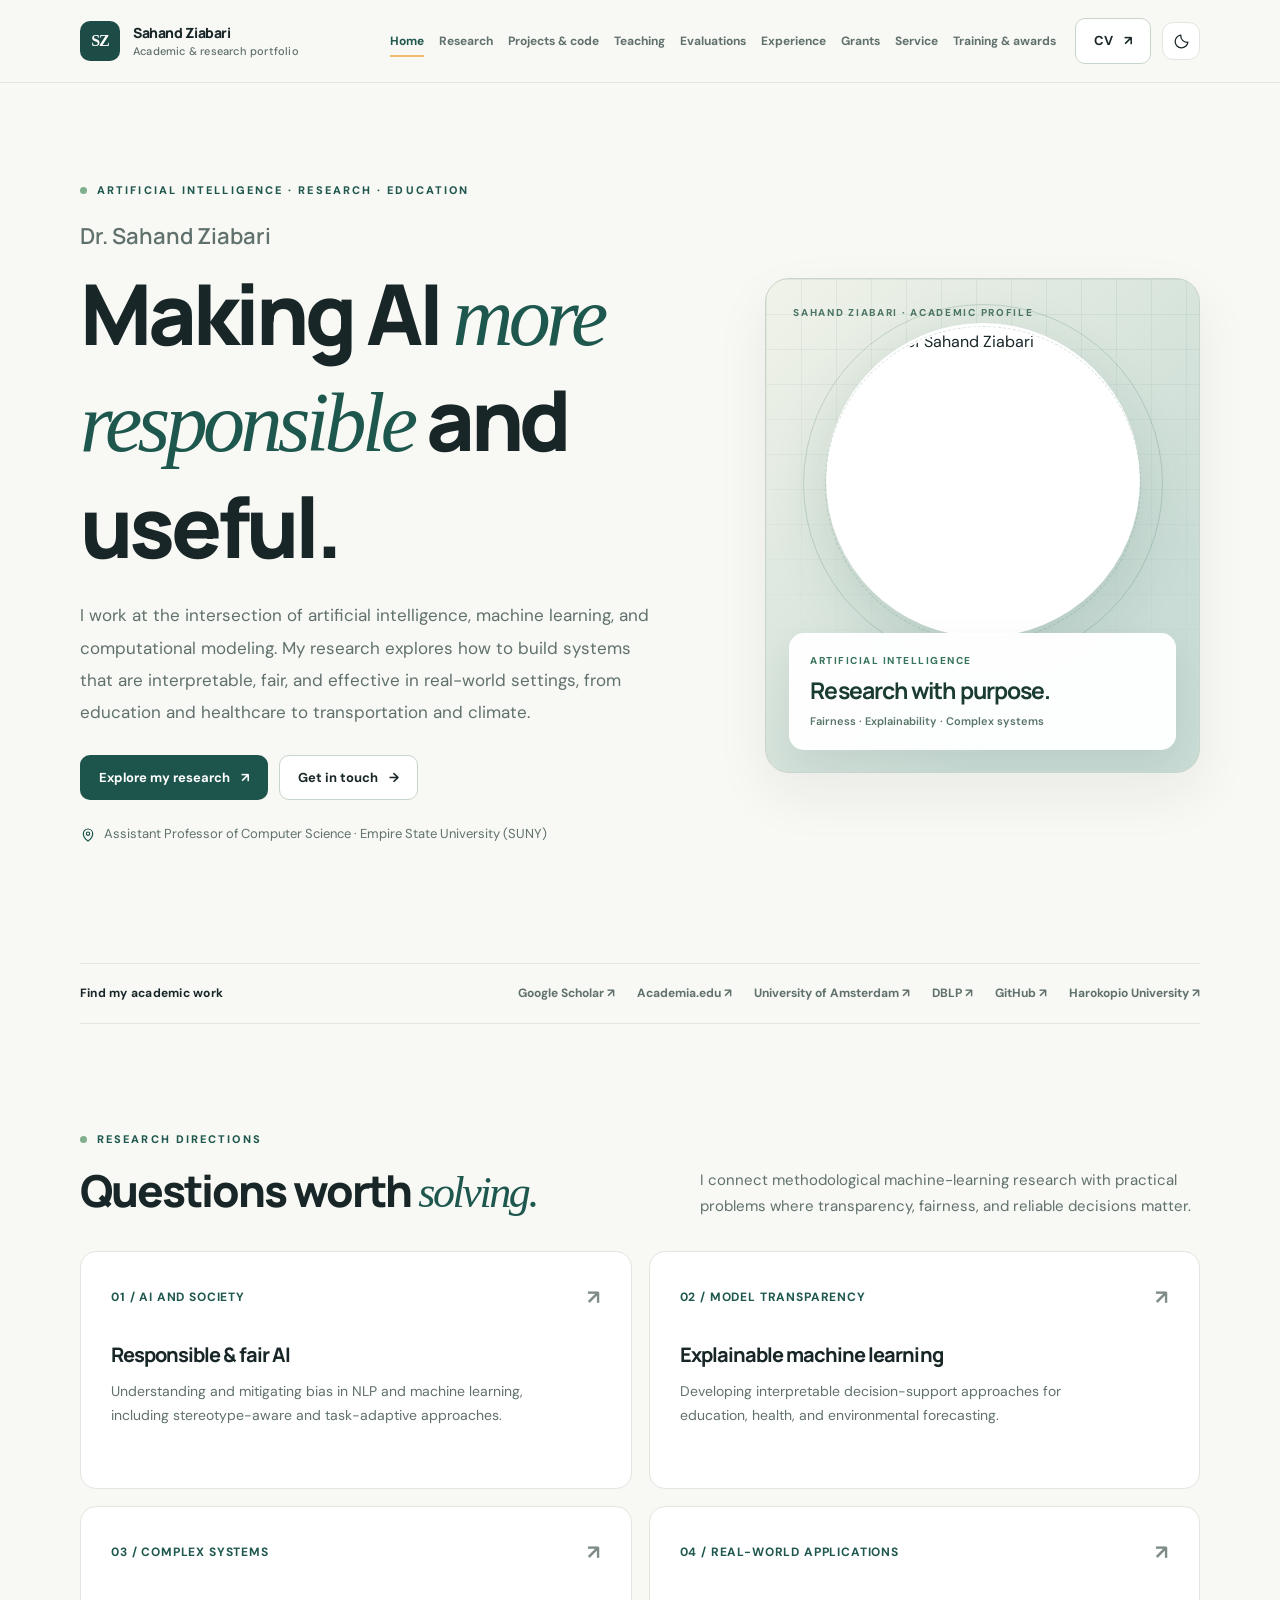
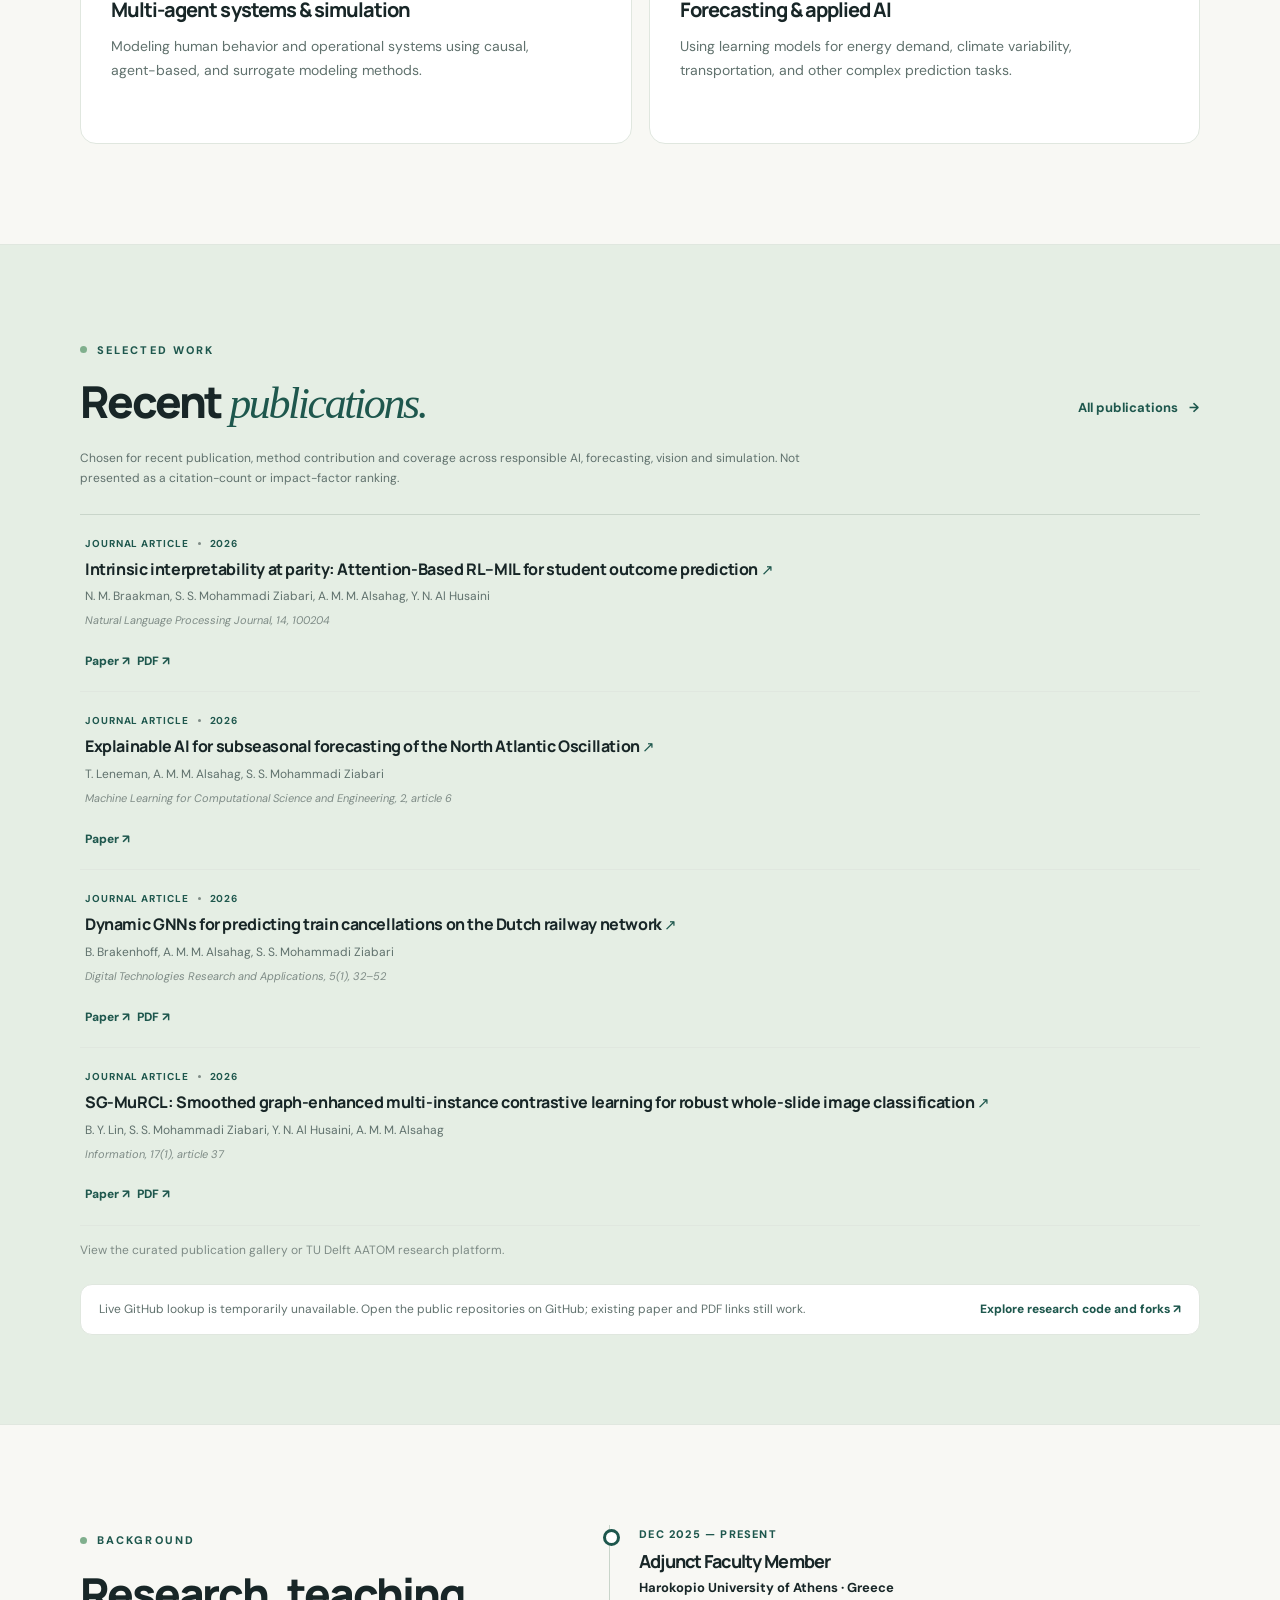
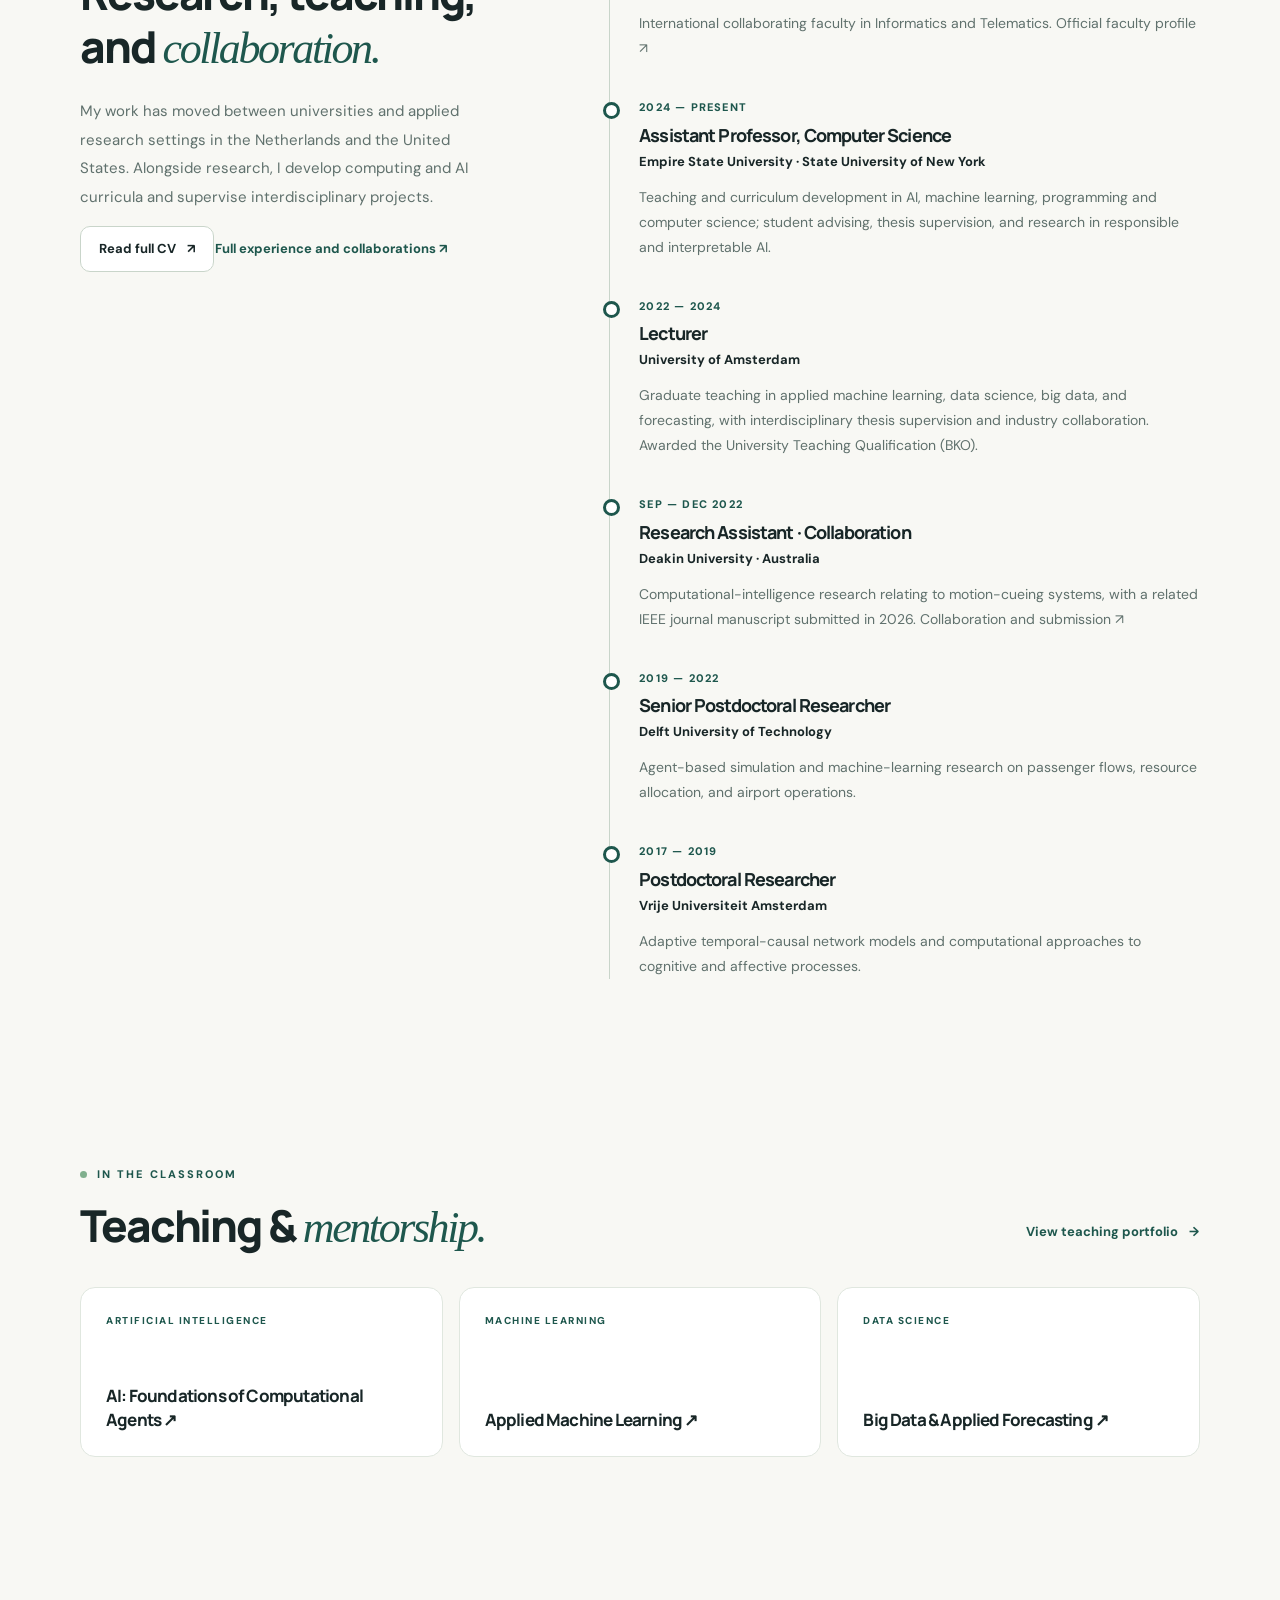
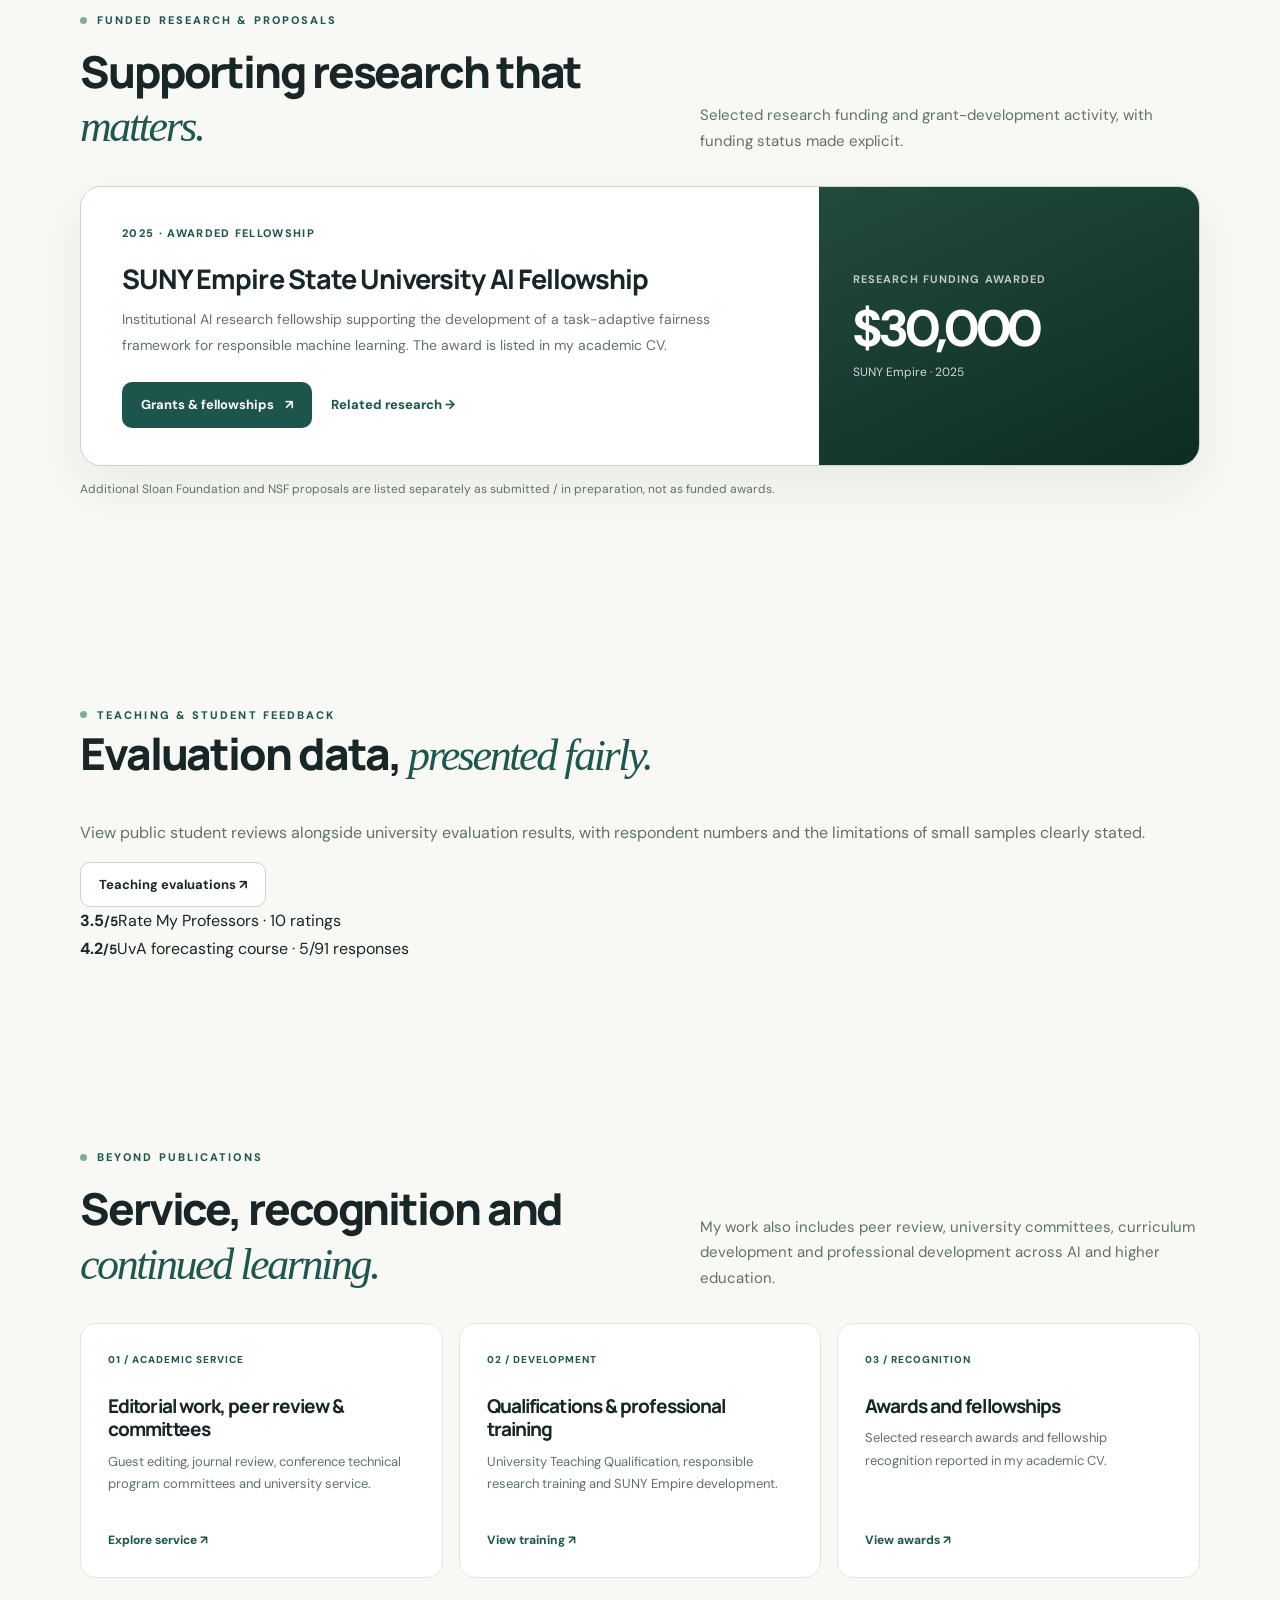
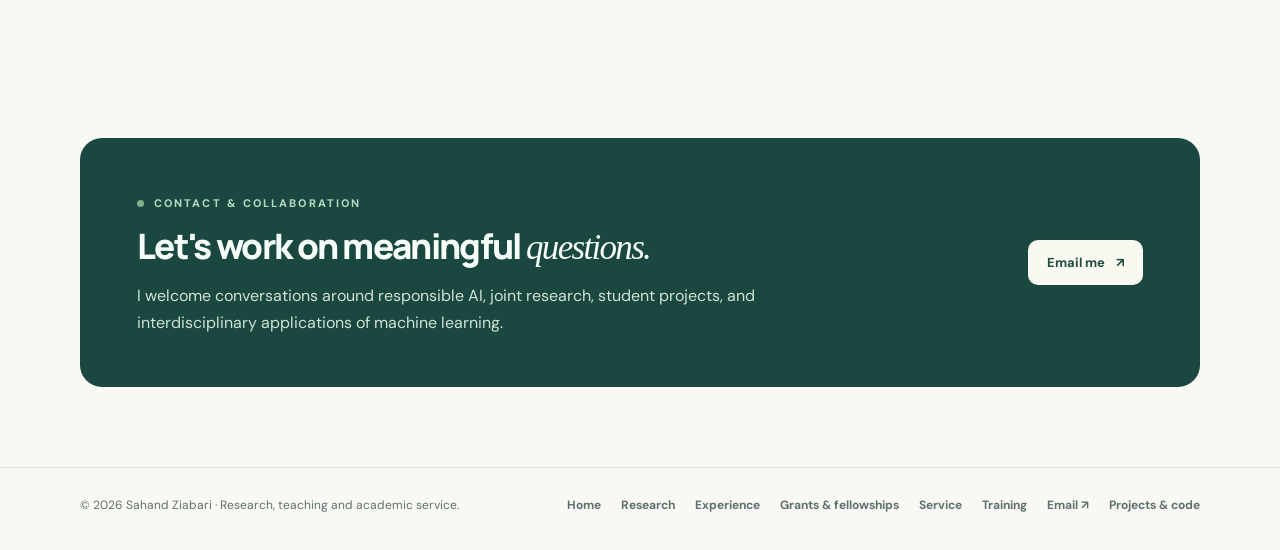
==== commit 9c8065b5: "Add files via upload" ====
--- a/index.html
+++ b/index.html
@@ -7,11 +7,11 @@
 <meta content="#f8f8f4" name="theme-color"/>
 <meta content="website" property="og:type"/><meta content="Sahand Ziabari | AI Researcher &amp; Educator" property="og:title"/><meta content="Research in responsible and explainable AI, machine learning, and multi-agent systems." property="og:description"/>
 <title>Sahand Ziabari | AI Researcher &amp; Educator</title>
-<link href="assets/favicon.svg" rel="icon" type="image/svg+xml"/><link href="assets/styles.css?v=6" rel="stylesheet"/><script defer="" src="assets/publications.js?v=6"></script><script defer="" src="assets/github-repos.js?v=6"></script><script defer="" src="assets/site.js?v=6"></script>
+<link href="assets/favicon.svg" rel="icon" type="image/svg+xml"/><link href="assets/styles.css?v=9" rel="stylesheet"/><script defer="" src="assets/publications.js?v=9"></script><script defer="" src="assets/github-repos.js?v=9"></script><script defer="" src="assets/site.js?v=9"></script>
 <meta content="https://sahandziabari.github.io/assets/profile-photo.jpg" property="og:image"/></head>
 <body>
 <a class="skip-link" href="#main">Skip to content</a>
-<header class="site-header"><div class="container header-inner"><a aria-label="Sahand Ziabari homepage" class="brand" href="index.html"><span aria-hidden="true" class="brand-mark">SZ</span><span class="brand-label">Sahand Ziabari <span>Academic &amp; research portfolio</span></span></a><nav aria-label="Main navigation" class="nav" data-nav="" id="primary-nav"><a aria-current="page" href="index.html">Home</a><a href="research.html">Research</a><a href="code.html">Projects &amp; code</a><a href="teaching.html">Teaching</a><a href="grants.html">Grants</a><a href="service.html">Service</a><a href="training.html">Training &amp; awards</a></nav><div class="header-actions"><a class="button button-outline" href="files/Sahand_Ziabari_CV.pdf" rel="noopener noreferrer" target="_blank">CV <span aria-hidden="true">↗</span></a><button aria-label="Switch to dark mode" class="icon-button" data-theme-toggle="" type="button"></button><button aria-controls="primary-nav" aria-expanded="false" aria-label="Toggle menu" class="icon-button menu-button" data-menu-toggle=""><svg aria-hidden="true" viewbox="0 0 24 24"><path d="M4 7h16M4 12h16M4 17h16"></path></svg></button></div></div></header>
+<header class="site-header"><div class="container header-inner"><a aria-label="Sahand Ziabari homepage" class="brand" href="index.html"><span aria-hidden="true" class="brand-mark">SZ</span><span class="brand-label">Sahand Ziabari <span>Academic &amp; research portfolio</span></span></a><nav aria-label="Main navigation" class="nav" data-nav="" id="primary-nav"><a aria-current="page" href="index.html">Home</a><a href="research.html">Research</a><a href="code.html">Projects &amp; code</a><a href="teaching.html">Teaching</a><a href="evaluations.html">Evaluations</a><a href="experience.html">Experience</a><a href="grants.html">Grants</a><a href="service.html">Service</a><a href="training.html">Training &amp; awards</a></nav><div class="header-actions"><a class="button button-outline" href="files/Sahand_Ziabari_CV.pdf" rel="noopener noreferrer" target="_blank">CV <span aria-hidden="true">↗</span></a><button aria-label="Switch to dark mode" class="icon-button" data-theme-toggle="" type="button"></button><button aria-controls="primary-nav" aria-expanded="false" aria-label="Toggle menu" class="icon-button menu-button" data-menu-toggle=""><svg aria-hidden="true" viewbox="0 0 24 24"><path d="M4 7h16M4 12h16M4 17h16"></path></svg></button></div></div></header>
 <main id="main">
 <section class="hero"><div class="container hero-grid"><div>
 <div class="eyebrow">Artificial intelligence · research · education</div>
@@ -19,8 +19,8 @@
 <p class="hero-description">I work at the intersection of artificial intelligence, machine learning, and computational modeling. My research explores how to build systems that are interpretable, fair, and effective in real-world settings, from education and healthcare to transportation and climate.</p>
 <div class="hero-buttons"><a class="button button-primary" href="research.html">Explore my research <span aria-hidden="true">↗</span></a><a class="button button-outline" href="#contact">Get in touch <span aria-hidden="true">→</span></a></div>
 <div class="hero-caption"><svg aria-hidden="true" viewbox="0 0 24 24"><path d="M12 21s-7-5.1-7-11a7 7 0 1 1 14 0c0 5.9-7 11-7 11Z"></path><circle cx="12" cy="10" r="2.5"></circle></svg><span>Assistant Professor of Computer Science · Empire State University (SUNY)</span></div>
-</div><div aria-label="Academic portrait and research identity" class="hero-photo-panel"><div aria-hidden="true" class="portrait-grid"></div><div aria-hidden="true" class="portrait-orbit"></div><div class="portrait-wrap"><img alt="Photograph of Dr. Sahand Ziabari" fetchpriority="high" height="850" src="assets/profile-photo.jpg" width="850"/></div><div class="portrait-overline">RESEARCHER / EDUCATOR</div><div class="portrait-info"><span>Artificial intelligence</span><strong>Research with purpose.</strong><small>Fairness · Explainability · Complex systems</small></div></div></div></section>
-<div class="container kicker-row"><strong>Find my academic work</strong><div><a href="https://scholar.google.com/citations?user=F6aVZDQAAAAJ&amp;hl=en" rel="noopener noreferrer" target="_blank">Google Scholar ↗</a><a href="https://empire.academia.edu/SeyedSahandMohammadiZiabari" rel="noopener noreferrer" target="_blank">Academia.edu ↗</a><a href="https://www.uva.nl/en/profile/m/o/s.s.mohammadi-ziabari/s.s.mohammadi-ziabari.html" rel="noopener noreferrer" target="_blank">University of Amsterdam ↗</a><a href="https://dblp.org/pid/243/4503.html" rel="noopener noreferrer" target="_blank">DBLP ↗</a><a href="https://github.com/SahandZiabari" rel="noopener noreferrer" target="_blank">GitHub ↗</a></div></div>
+</div><div aria-label="Portrait of Sahand Ziabari" class="hero-photo-panel"><div aria-hidden="true" class="portrait-grid"></div><div aria-hidden="true" class="portrait-orbit"></div><div class="portrait-wrap"><img alt="Portrait of Sahand Ziabari" decoding="async" fetchpriority="high" height="2048" src="assets/profile-photo.jpg?v=9" width="1536"/></div><div class="portrait-overline">SAHAND ZIABARI · ACADEMIC PROFILE</div><div class="portrait-info"><span>Artificial intelligence</span><strong>Research with purpose.</strong><small>Fairness · Explainability · Complex systems</small></div></div></div></section>
+<div class="container kicker-row"><strong>Find my academic work</strong><div><a href="https://scholar.google.com/citations?user=F6aVZDQAAAAJ&amp;hl=en" rel="noopener noreferrer" target="_blank">Google Scholar ↗</a><a href="https://empire.academia.edu/SeyedSahandMohammadiZiabari" rel="noopener noreferrer" target="_blank">Academia.edu ↗</a><a href="https://www.uva.nl/en/profile/m/o/s.s.mohammadi-ziabari/s.s.mohammadi-ziabari.html" rel="noopener noreferrer" target="_blank">University of Amsterdam ↗</a><a href="https://dblp.org/pid/243/4503.html" rel="noopener noreferrer" target="_blank">DBLP ↗</a><a href="https://github.com/SahandZiabari" rel="noopener noreferrer" target="_blank">GitHub ↗</a><a href="https://www.dit.hua.gr/index.php/en?id=4977&amp;option=com_content&amp;view=article" rel="noopener noreferrer" target="_blank">Harokopio University ↗</a></div></div>
 <section class="section" id="research-areas"><div class="container"><div class="section-header"><div><div class="eyebrow">Research directions</div><h2>Questions worth <span class="serif-accent">solving.</span></h2></div><p>I connect methodological machine-learning research with practical problems where transparency, fairness, and reliable decisions matter.</p></div>
 <div class="research-grid">
 <a class="research-card" href="research.html?topic=responsible-ai"><div class="card-num"><span>01 / AI AND SOCIETY</span><span aria-hidden="true">↗</span></div><h3>Responsible &amp; fair AI</h3><p>Understanding and mitigating bias in NLP and machine learning, including stereotype-aware and task-adaptive approaches.</p></a>
@@ -30,17 +30,17 @@
 </div>
 </div></section>
 <section class="band"><div class="container section"><div class="section-header"><div><div class="eyebrow">Selected work</div><h2>Recent <span class="serif-accent">publications.</span></h2></div><a class="button button-ghost" href="research.html">All publications <span aria-hidden="true">→</span></a></div><p class="selection-note">Chosen for recent publication, method contribution and coverage across responsible AI, forecasting, vision and simulation. Not presented as a citation-count or impact-factor ranking.</p><div class="paper-stack" data-featured-papers=""><article class="paper paper-compact no-figure"><div class="paper-body"><div class="paper-meta"><span>Journal article</span><span class="meta-dot"></span><span>2026</span></div><h3><a href="https://doi.org/10.1016/j.nlp.2026.100204" rel="noopener noreferrer" target="_blank">Intrinsic interpretability at parity: Attention-Based RL–MIL for student outcome prediction <span class="title-arrow">↗</span></a></h3><p class="paper-authors">N. M. Braakman, S. S. Mohammadi Ziabari, A. M. M. Alsahag, Y. N. Al Husaini</p><p class="paper-venue">Natural Language Processing Journal, 14, 100204</p><div class="paper-bottom"><div class="paper-tags"></div><div class="paper-actions"><a class="paper-link" href="https://doi.org/10.1016/j.nlp.2026.100204" rel="noopener noreferrer" target="_blank">Paper ↗</a><a class="paper-link pdf-link" href="https://pure.uva.nl/ws/files/329110638/Intrinsic_interpretability_at_parity.pdf" rel="noopener noreferrer" target="_blank">PDF ↗</a></div></div></div></article><article class="paper paper-compact has-figure"><figure class="home-paper-figure"><a href="https://link.springer.com/article/10.1007/s44379-026-00055-1/figures/9" rel="noopener noreferrer" target="_blank"><img alt="Original Figure 9 from the North Atlantic Oscillation paper: red attribution heatmaps over the Atlantic and Europe" data-original-figure="" loading="lazy" src="https://media.springernature.com/full/springer-static/image/art%3A10.1007%2Fs44379-026-00055-1/MediaObjects/44379_2026_55_Fig9_HTML.png"/></a><figcaption>Fig. 9 from Leneman et al. (2026), Machine Learning for Computational Science and Engineering. CC BY 4.0.</figcaption></figure><div class="paper-body"><div class="paper-meta"><span>Journal article</span><span class="meta-dot"></span><span>2026</span></div><h3><a href="https://doi.org/10.1007/s44379-026-00055-1" rel="noopener noreferrer" target="_blank">Explainable AI for subseasonal forecasting of the North Atlantic Oscillation <span class="title-arrow">↗</span></a></h3><p class="paper-authors">T. Leneman, A. M. M. Alsahag, S. S. Mohammadi Ziabari</p><p class="paper-venue">Machine Learning for Computational Science and Engineering, 2, article 6</p><div class="paper-bottom"><div class="paper-tags"></div><div class="paper-actions"><a class="paper-link" href="https://doi.org/10.1007/s44379-026-00055-1" rel="noopener noreferrer" target="_blank">Paper ↗</a></div></div></div></article><article class="paper paper-compact no-figure"><div class="paper-body"><div class="paper-meta"><span>Journal article</span><span class="meta-dot"></span><span>2026</span></div><h3><a href="https://doi.org/10.54963/dtra.v5i1.1709" rel="noopener noreferrer" target="_blank">Dynamic GNNs for predicting train cancellations on the Dutch railway network <span class="title-arrow">↗</span></a></h3><p class="paper-authors">B. Brakenhoff, A. M. M. Alsahag, S. S. Mohammadi Ziabari</p><p class="paper-venue">Digital Technologies Research and Applications, 5(1), 32–52</p><div class="paper-bottom"><div class="paper-tags"></div><div class="paper-actions"><a class="paper-link" href="https://doi.org/10.54963/dtra.v5i1.1709" rel="noopener noreferrer" target="_blank">Paper ↗</a><a class="paper-link pdf-link" href="https://ojs.ukscip.com/submissions_files/2/journals/5/articles/1709/697c5828f0c36.pdf" rel="noopener noreferrer" target="_blank">PDF ↗</a></div></div></div></article><article class="paper paper-compact has-figure"><figure class="home-paper-figure"><a href="https://www.mdpi.com/2078-2489/17/1/37" rel="noopener noreferrer" target="_blank"><img alt="Original Figure 1 from SG-MuRCL paper: the WSI graph, RL sampler and two MIL branches" data-original-figure="" loading="lazy" src="https://mdpi-res.com/information/information-17-00037/article_deploy/html/images/information-17-00037-g001.png"/></a><figcaption>Fig. 1 from Lin et al. (2026), Information. CC BY 4.0.</figcaption></figure><div class="paper-body"><div class="paper-meta"><span>Journal article</span><span class="meta-dot"></span><span>2026</span></div><h3><a href="https://doi.org/10.3390/info17010037" rel="noopener noreferrer" target="_blank">SG-MuRCL: Smoothed graph-enhanced multi-instance contrastive learning for robust whole-slide image classification <span class="title-arrow">↗</span></a></h3><p class="paper-authors">B. Y. Lin, S. S. Mohammadi Ziabari, Y. N. Al Husaini, A. M. M. Alsahag</p><p class="paper-venue">Information, 17(1), article 37</p><div class="paper-bottom"><div class="paper-tags"></div><div class="paper-actions"><a class="paper-link" href="https://doi.org/10.3390/info17010037" rel="noopener noreferrer" target="_blank">Paper ↗</a><a class="paper-link pdf-link" href="https://pure.uva.nl/ws/files/302804832/SG-MuRCL.pdf" rel="noopener noreferrer" target="_blank">PDF ↗</a></div></div></div></article><article class="paper paper-compact no-figure"><div class="paper-body"><div class="paper-meta"><span>Journal article</span><span class="meta-dot"></span><span>2026</span></div><h3><a href="https://doi.org/10.1016/j.cmpb.2025.109204" rel="noopener noreferrer" target="_blank">Explainable feature selection combining particle swarm optimisation with adaptive LASSO for MRI radiogenomics: Predicting HPV status in oropharyngeal cancer <span class="title-arrow">↗</span></a></h3><p class="paper-authors">M. Ahmadian, Z. Bodalal, M. Adib, S. S. Mohammadi Ziabari, et al.</p><p class="paper-venue">Computer Methods and Programs in Biomedicine, 275, 109204</p><div class="paper-bottom"><div class="paper-tags"></div><div class="paper-actions"><a class="paper-link" href="https://doi.org/10.1016/j.cmpb.2025.109204" rel="noopener noreferrer" target="_blank">Paper ↗</a></div></div></div></article></div><p class="small-note">View the <a href="research.html#selected">curated publication gallery</a> or <a href="code.html#aatom">TU Delft AATOM research platform</a>.</p><div class="code-home-note"><span data-github-status="">Checking GitHub code links…</span><a href="code.html">Explore research code and forks ↗</a></div></div></section>
-<section class="section" id="experience"><div class="container two-col"><div class="sticky-intro"><div class="eyebrow">Background</div><h2>Research, teaching, and <span class="serif-accent">collaboration.</span></h2><p>My work has moved between universities and applied research settings in the Netherlands and the United States. Alongside research, I develop computing and AI curricula and supervise interdisciplinary projects.</p><a class="button button-outline" href="files/Sahand_Ziabari_CV.pdf" rel="noopener noreferrer" target="_blank">Read full CV <span aria-hidden="true">↗</span></a></div><div class="timeline">
+<section class="section" id="experience"><div class="container two-col"><div class="sticky-intro"><div class="eyebrow">Background</div><h2>Research, teaching, and <span class="serif-accent">collaboration.</span></h2><p>My work has moved between universities and applied research settings in the Netherlands and the United States. Alongside research, I develop computing and AI curricula and supervise interdisciplinary projects.</p><a class="button button-outline" href="files/Sahand_Ziabari_CV.pdf" rel="noopener noreferrer" target="_blank">Read full CV <span aria-hidden="true">↗</span></a><a class="button button-ghost" href="experience.html">Full experience and collaborations ↗</a></div><div class="timeline"><div class="timeline-item"><div class="date">Dec 2025 — Present</div><h3>Adjunct Faculty Member</h3><p class="institution">Harokopio University of Athens · Greece</p><p>International collaborating faculty in Informatics and Telematics. <a class="inline-source" href="https://www.dit.hua.gr/index.php/en?id=4977&amp;option=com_content&amp;view=article" rel="noopener noreferrer" target="_blank">Official faculty profile ↗</a></p></div>
 <div class="timeline-item"><div class="date">2024 — Present</div><h3>Assistant Professor, Computer Science</h3><p class="institution">Empire State University · State University of New York</p><p>Teaching and curriculum development in AI, machine learning, programming and computer science; student advising, thesis supervision, and research in responsible and interpretable AI.</p></div>
 <div class="timeline-item"><div class="date">2022 — 2024</div><h3>Lecturer</h3><p class="institution">University of Amsterdam</p><p>Graduate teaching in applied machine learning, data science, big data, and forecasting, with interdisciplinary thesis supervision and industry collaboration. Awarded the University Teaching Qualification (BKO).</p></div>
-<div class="timeline-item"><div class="date">2019 — 2022</div><h3>Senior Postdoctoral Researcher</h3><p class="institution">Delft University of Technology</p><p>Agent-based simulation and machine-learning research on passenger flows, resource allocation, and airport operations.</p></div>
+<div class="timeline-item"><div class="date">Sep — Dec 2022</div><h3>Research Assistant · Collaboration</h3><p class="institution">Deakin University · Australia</p><p>Computational-intelligence research relating to motion-cueing systems, with a related IEEE journal manuscript submitted in 2026. <a class="inline-source" href="experience.html#deakin">Collaboration and submission ↗</a></p></div><div class="timeline-item"><div class="date">2019 — 2022</div><h3>Senior Postdoctoral Researcher</h3><p class="institution">Delft University of Technology</p><p>Agent-based simulation and machine-learning research on passenger flows, resource allocation, and airport operations.</p></div>
 <div class="timeline-item"><div class="date">2017 — 2019</div><h3>Postdoctoral Researcher</h3><p class="institution">Vrije Universiteit Amsterdam</p><p>Adaptive temporal-causal network models and computational approaches to cognitive and affective processes.</p></div>
 </div></div></section>
 <section class="section-tight" id="teaching"><div class="container"><div class="section-header"><div><div class="eyebrow">In the classroom</div><h2>Teaching &amp; <span class="serif-accent">mentorship.</span></h2></div><a class="button button-ghost" href="teaching.html">View teaching portfolio <span aria-hidden="true">→</span></a></div><div class="teaching-strip"><a class="course-tile" href="teaching.html"><small>Artificial intelligence</small><h3>AI: Foundations of Computational Agents <span aria-hidden="true">↗</span></h3></a><a class="course-tile" href="teaching.html"><small>Machine learning</small><h3>Applied Machine Learning <span aria-hidden="true">↗</span></h3></a><a class="course-tile" href="teaching.html"><small>Data science</small><h3>Big Data &amp; Applied Forecasting <span aria-hidden="true">↗</span></h3></a></div></div></section><section class="section grant-feature-section" id="funding"><div class="container"><div class="section-header"><div><div class="eyebrow">Funded research &amp; proposals</div><h2>Supporting research that <span class="serif-accent">matters.</span></h2></div><p>Selected research funding and grant-development activity, with funding status made explicit.</p></div>
 <div class="grant-feature"><div class="grant-feature-main"><div class="grant-overline">2025 · AWARDED FELLOWSHIP</div><h3>SUNY Empire State University AI Fellowship</h3><p>Institutional AI research fellowship supporting the development of a task-adaptive fairness framework for responsible machine learning. The award is listed in my academic CV.</p><div class="grant-feature-links"><a class="button button-primary" href="grants.html">Grants &amp; fellowships <span aria-hidden="true">↗</span></a><a class="link-minimal" href="research.html?topic=responsible-ai">Related research →</a></div></div><div class="grant-feature-stat"><span>Research funding awarded</span><strong>$30,000</strong><small>SUNY Empire · 2025</small></div></div>
-<div class="grant-disclaimer">Additional Sloan Foundation and NSF proposals are listed separately as submitted / in preparation, not as funded awards.</div></div></section><section class="section-tight" id="academic-contributions"><div class="container"><div class="section-header"><div><div class="eyebrow">Beyond publications</div><h2>Service, recognition and <span class="serif-accent">continued learning.</span></h2></div><p>My work also includes peer review, university committees, curriculum development and professional development across AI and higher education.</p></div><div class="contribution-grid"><a class="contribution-tile" href="service.html"><span class="contribution-kicker">01 / ACADEMIC SERVICE</span><h3>Editorial work, peer review &amp; committees</h3><p>Guest editing, journal review, conference technical program committees and university service.</p><span class="contribution-link">Explore service ↗</span></a><a class="contribution-tile" href="training.html"><span class="contribution-kicker">02 / DEVELOPMENT</span><h3>Qualifications &amp; professional training</h3><p>University Teaching Qualification, responsible research training and SUNY Empire development.</p><span class="contribution-link">View training ↗</span></a><a class="contribution-tile" href="training.html#awards"><span class="contribution-kicker">03 / RECOGNITION</span><h3>Awards and fellowships</h3><p>Selected research awards and fellowship recognition reported in my academic CV.</p><span class="contribution-link">View awards ↗</span></a></div></div></section>
+<div class="grant-disclaimer">Additional Sloan Foundation and NSF proposals are listed separately as submitted / in preparation, not as funded awards.</div></div></section><section class="section ev-home-band" id="teaching-feedback"><div class="container"><div class="ev-home-layout"><div><div class="eyebrow">Teaching &amp; student feedback</div><h2>Evaluation data, <span class="serif-accent">presented fairly.</span></h2><p>View public student reviews alongside university evaluation results, with respondent numbers and the limitations of small samples clearly stated.</p><a class="button button-outline" href="evaluations.html">Teaching evaluations ↗</a></div><div class="ev-home-figures"><div><strong>3.5<small>/5</small></strong><span>Rate My Professors · 10 ratings</span></div><div><strong>4.2<small>/5</small></strong><span>UvA forecasting course · 5/91 responses</span></div></div></div></div></section><section class="section-tight" id="academic-contributions"><div class="container"><div class="section-header"><div><div class="eyebrow">Beyond publications</div><h2>Service, recognition and <span class="serif-accent">continued learning.</span></h2></div><p>My work also includes peer review, university committees, curriculum development and professional development across AI and higher education.</p></div><div class="contribution-grid"><a class="contribution-tile" href="service.html"><span class="contribution-kicker">01 / ACADEMIC SERVICE</span><h3>Editorial work, peer review &amp; committees</h3><p>Guest editing, journal review, conference technical program committees and university service.</p><span class="contribution-link">Explore service ↗</span></a><a class="contribution-tile" href="training.html"><span class="contribution-kicker">02 / DEVELOPMENT</span><h3>Qualifications &amp; professional training</h3><p>University Teaching Qualification, responsible research training and SUNY Empire development.</p><span class="contribution-link">View training ↗</span></a><a class="contribution-tile" href="training.html#awards"><span class="contribution-kicker">03 / RECOGNITION</span><h3>Awards and fellowships</h3><p>Selected research awards and fellowship recognition reported in my academic CV.</p><span class="contribution-link">View awards ↗</span></a></div></div></section>
 <section class="section-tight" id="contact"><div class="container"><div class="cta-panel"><div><div class="eyebrow">Contact &amp; collaboration</div><h2>Let's work on meaningful <em style="font-family:Georgia,serif;font-weight:400">questions.</em></h2><p>I welcome conversations around responsible AI, joint research, student projects, and interdisciplinary applications of machine learning.</p></div><a class="button" href="mailto:sahandmohammadiziabari@gmail.com">Email me <span aria-hidden="true">↗</span></a></div></div></section>
 </main>
-<footer class="site-footer"><div class="container footer-inner"><p>© <span data-current-year="">2026</span> Sahand Ziabari · Research, teaching and academic service.</p><nav aria-label="Footer links"><a href="index.html">Home</a><a href="research.html">Research</a><a href="grants.html">Grants &amp; fellowships</a><a href="service.html">Service</a><a href="training.html">Training</a><a href="mailto:sahandmohammadiziabari@gmail.com">Email ↗</a><a href="code.html">Projects &amp; code</a></nav></div></footer>
+<footer class="site-footer"><div class="container footer-inner"><p>© <span data-current-year="">2026</span> Sahand Ziabari · Research, teaching and academic service.</p><nav aria-label="Footer links"><a href="index.html">Home</a><a href="research.html">Research</a><a href="experience.html">Experience</a><a href="grants.html">Grants &amp; fellowships</a><a href="service.html">Service</a><a href="training.html">Training</a><a href="mailto:sahandmohammadiziabari@gmail.com">Email ↗</a><a href="code.html">Projects &amp; code</a></nav></div></footer>
 </body>
 </html>
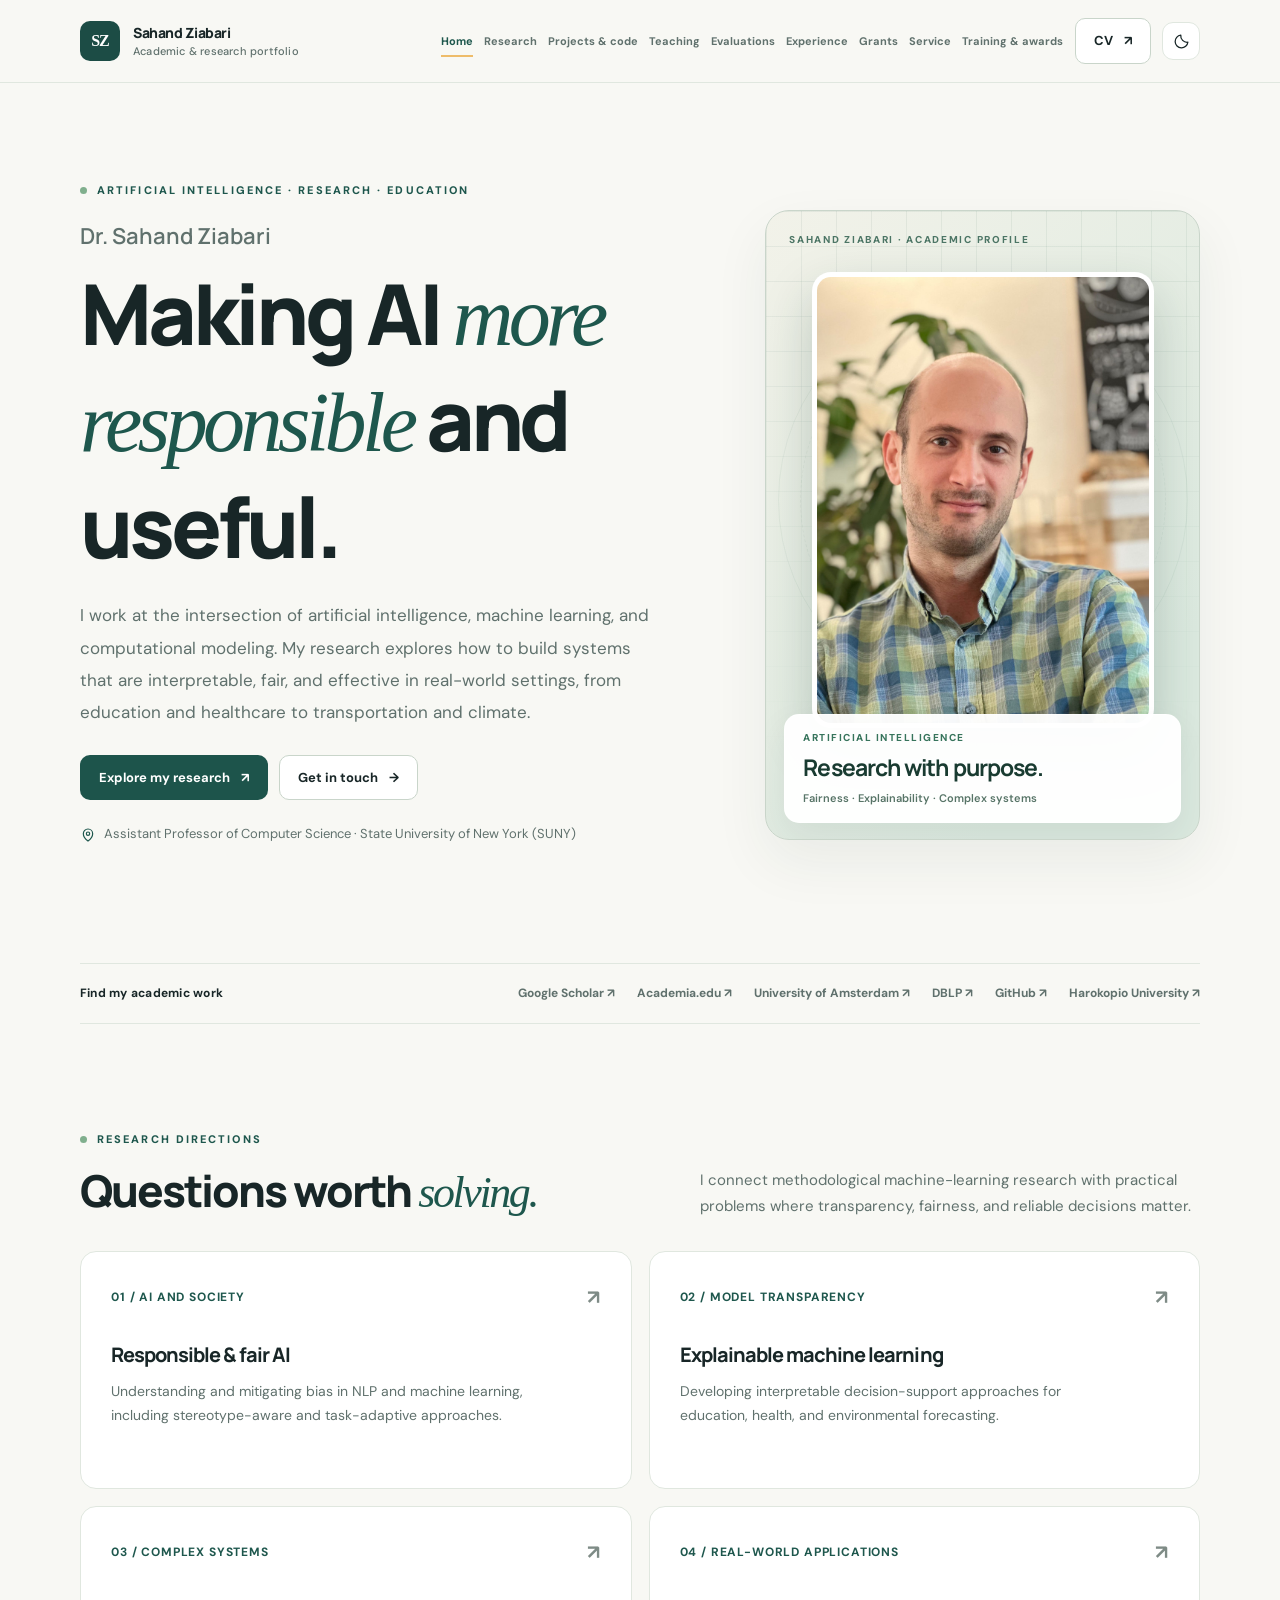
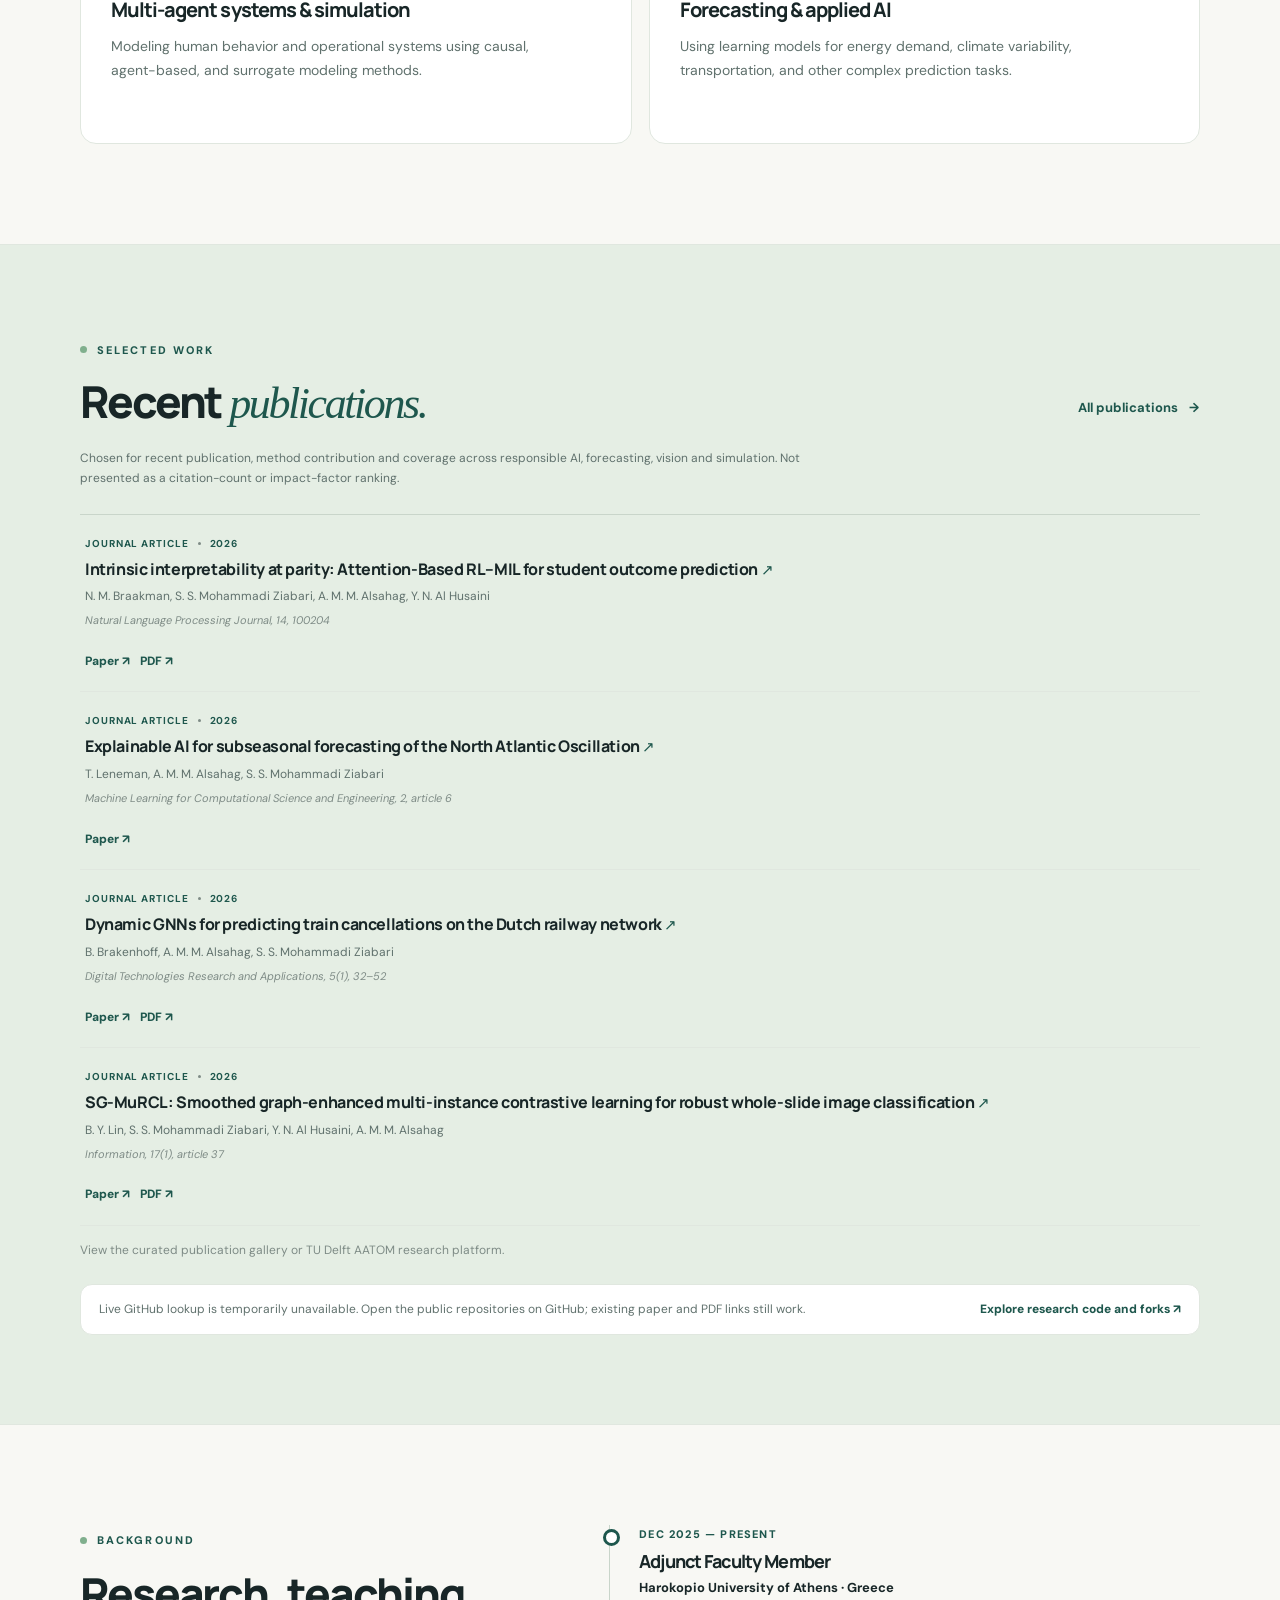
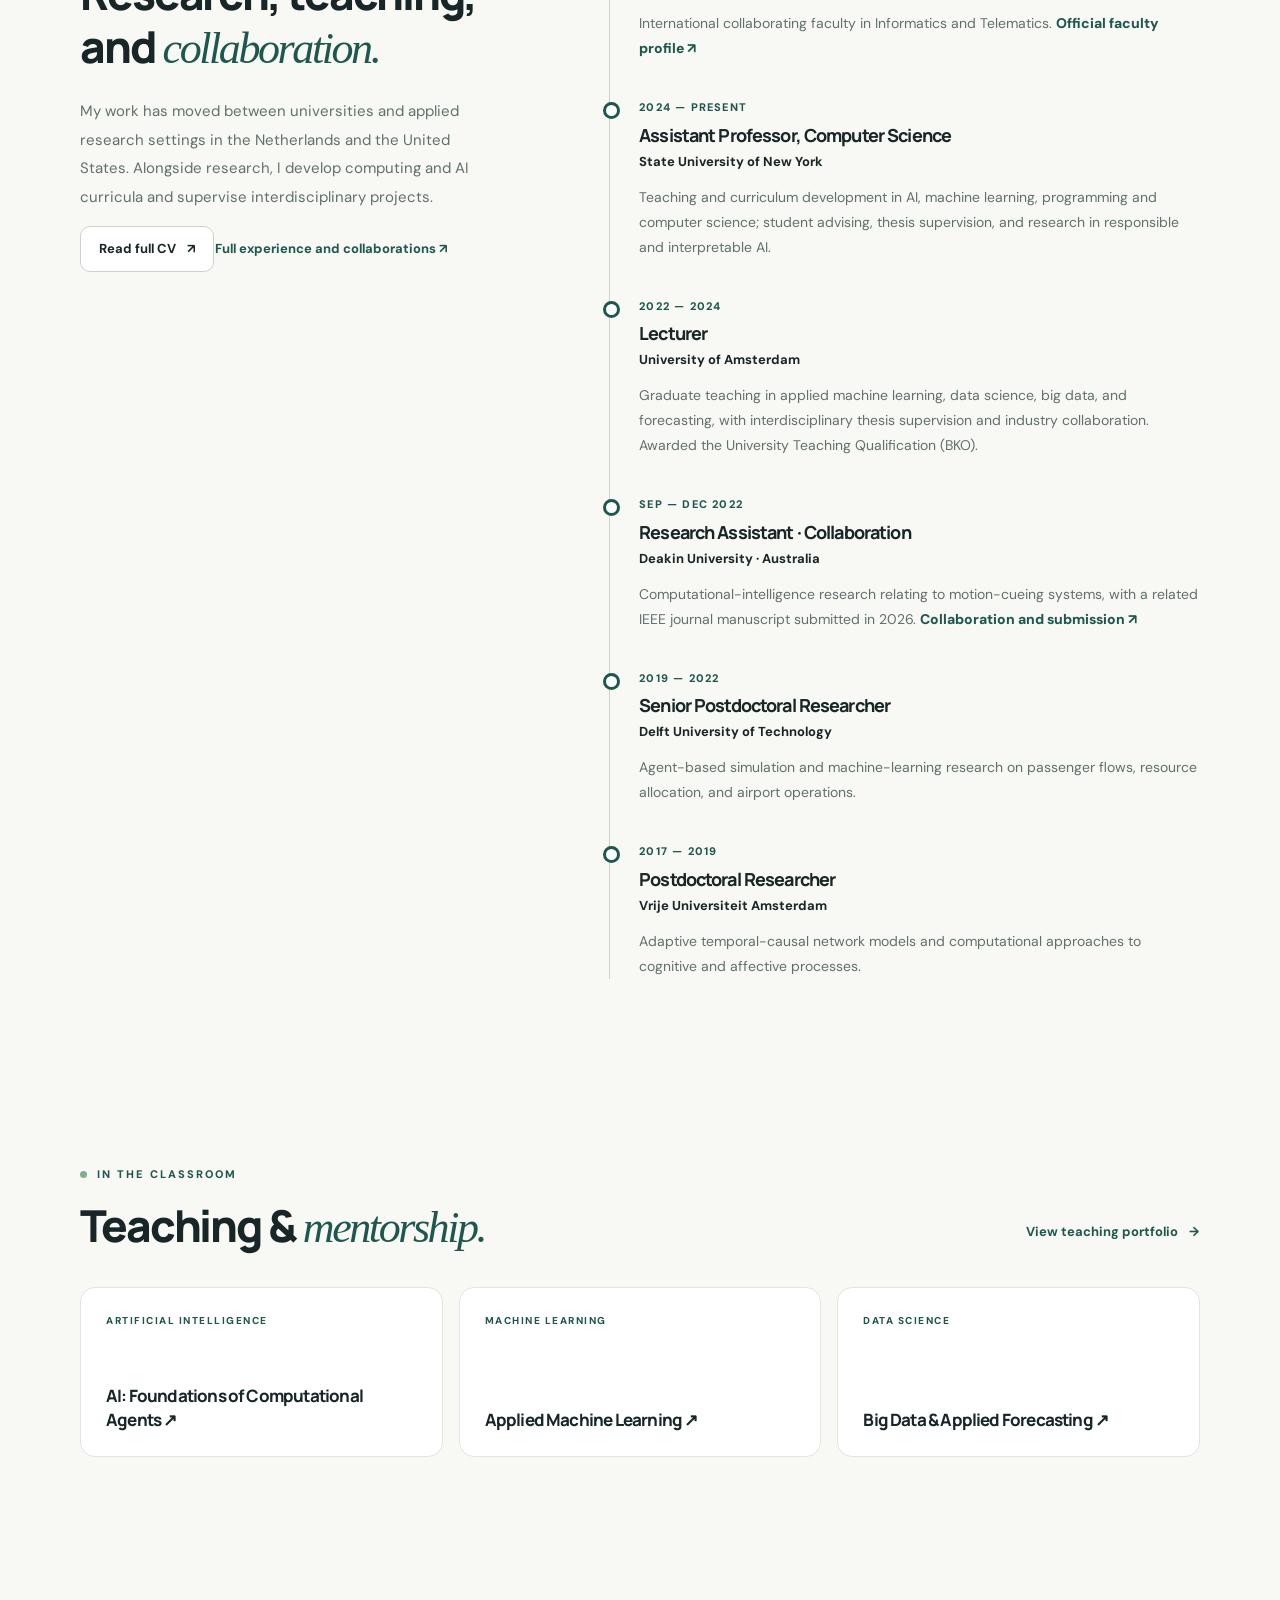
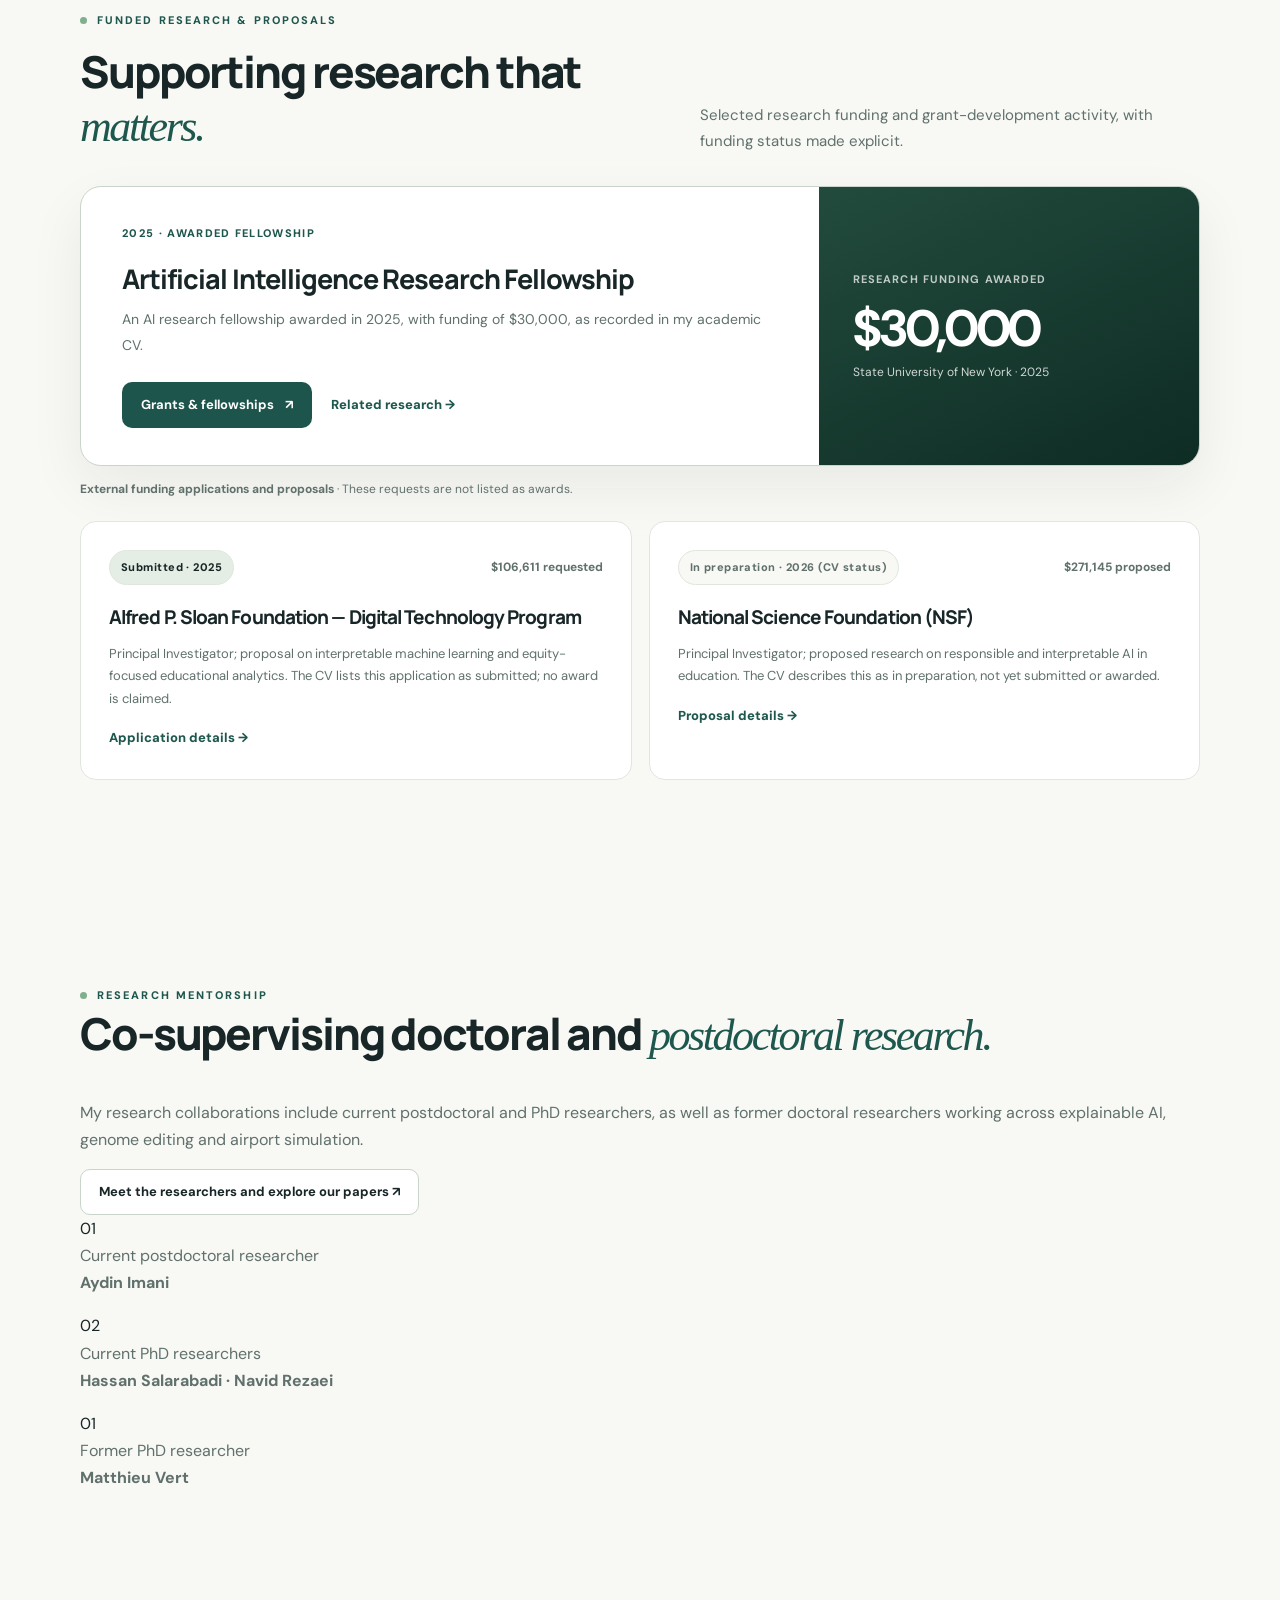
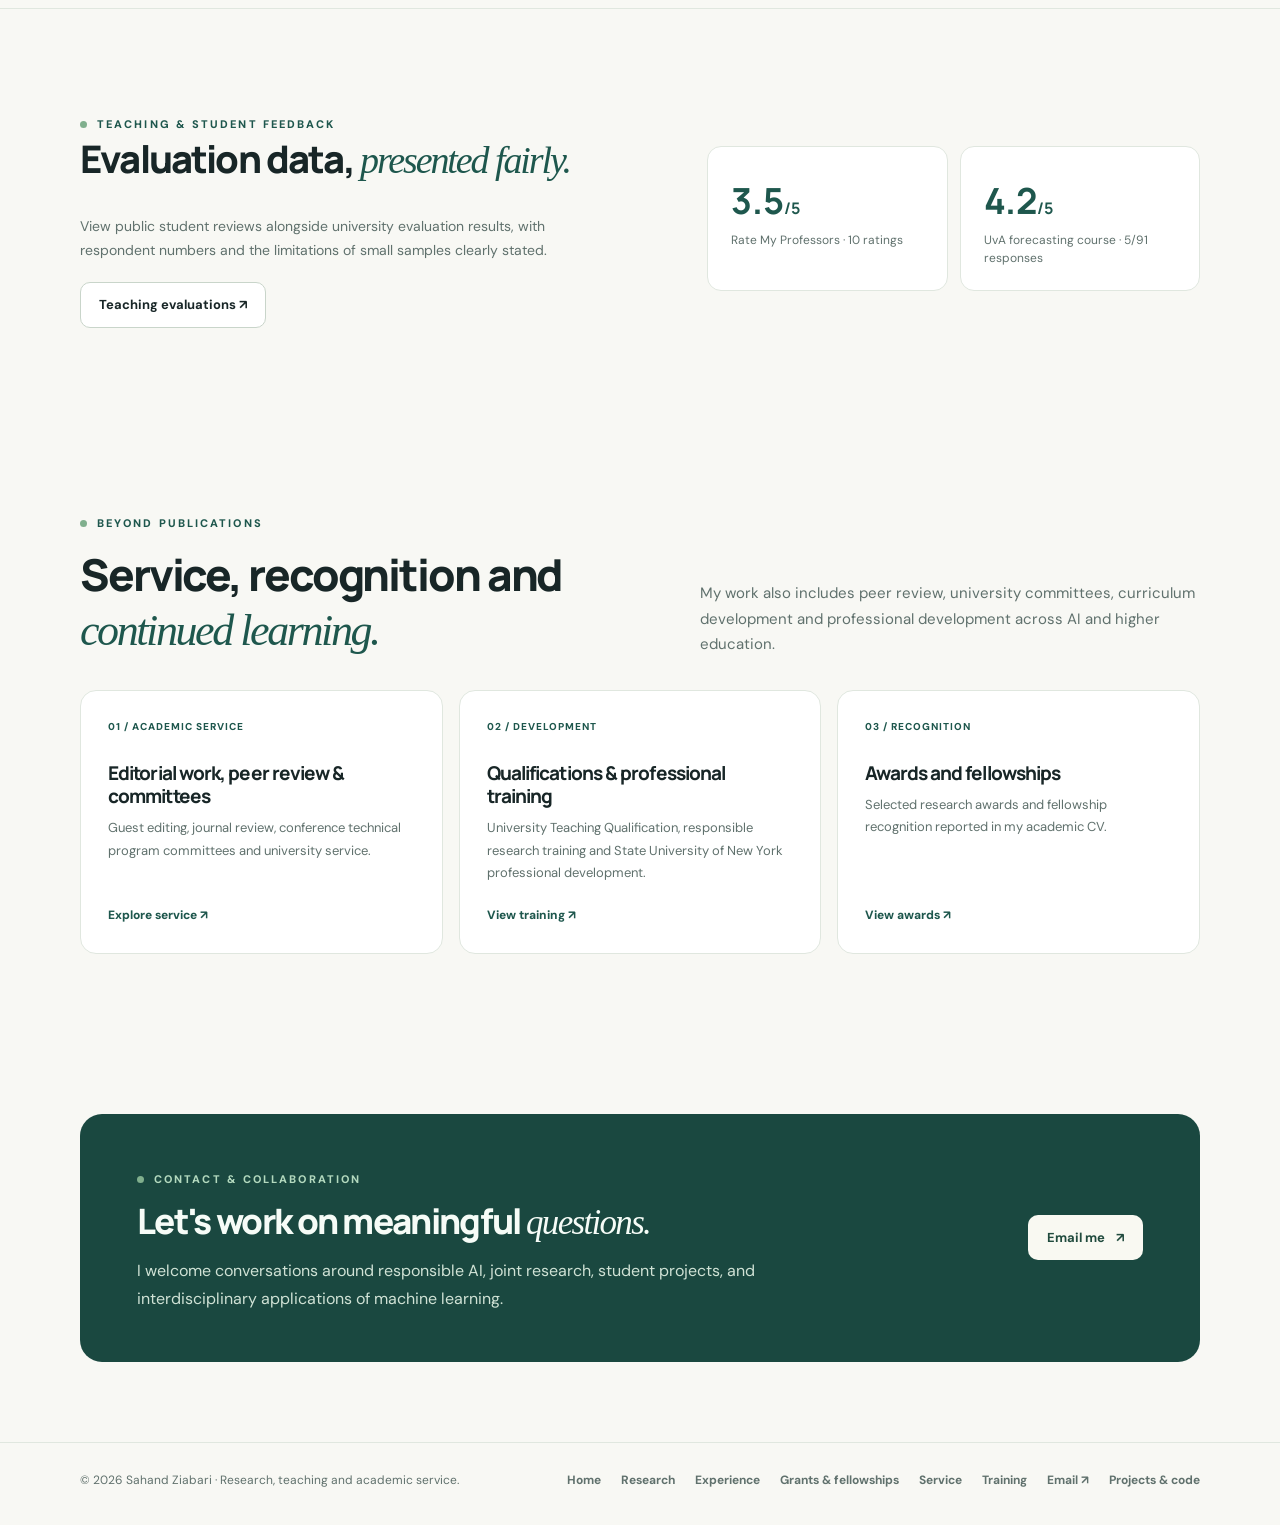
==== commit f5eef76b: "Add files via upload" ====
--- a/index.html
+++ b/index.html
@@ -7,7 +7,7 @@
 <meta content="#f8f8f4" name="theme-color"/>
 <meta content="website" property="og:type"/><meta content="Sahand Ziabari | AI Researcher &amp; Educator" property="og:title"/><meta content="Research in responsible and explainable AI, machine learning, and multi-agent systems." property="og:description"/>
 <title>Sahand Ziabari | AI Researcher &amp; Educator</title>
-<link href="assets/favicon.svg" rel="icon" type="image/svg+xml"/><link href="assets/styles.css?v=9" rel="stylesheet"/><script defer="" src="assets/publications.js?v=9"></script><script defer="" src="assets/github-repos.js?v=9"></script><script defer="" src="assets/site.js?v=9"></script>
+<link href="assets/favicon.svg" rel="icon" type="image/svg+xml"/><link href="assets/styles.css?v=12" rel="stylesheet"/><script defer="" src="assets/publications.js?v=12"></script><script defer="" src="assets/github-repos.js?v=12"></script><script defer="" src="assets/site.js?v=12"></script>
 <meta content="https://sahandziabari.github.io/assets/profile-photo.jpg" property="og:image"/></head>
 <body>
 <a class="skip-link" href="#main">Skip to content</a>
@@ -18,8 +18,8 @@
 <h1><span class="small-name">Dr. Sahand Ziabari</span>Making AI <span class="serif-accent">more responsible</span> and useful.</h1>
 <p class="hero-description">I work at the intersection of artificial intelligence, machine learning, and computational modeling. My research explores how to build systems that are interpretable, fair, and effective in real-world settings, from education and healthcare to transportation and climate.</p>
 <div class="hero-buttons"><a class="button button-primary" href="research.html">Explore my research <span aria-hidden="true">↗</span></a><a class="button button-outline" href="#contact">Get in touch <span aria-hidden="true">→</span></a></div>
-<div class="hero-caption"><svg aria-hidden="true" viewbox="0 0 24 24"><path d="M12 21s-7-5.1-7-11a7 7 0 1 1 14 0c0 5.9-7 11-7 11Z"></path><circle cx="12" cy="10" r="2.5"></circle></svg><span>Assistant Professor of Computer Science · Empire State University (SUNY)</span></div>
-</div><div aria-label="Portrait of Sahand Ziabari" class="hero-photo-panel"><div aria-hidden="true" class="portrait-grid"></div><div aria-hidden="true" class="portrait-orbit"></div><div class="portrait-wrap"><img alt="Portrait of Sahand Ziabari" decoding="async" fetchpriority="high" height="2048" src="assets/profile-photo.jpg?v=9" width="1536"/></div><div class="portrait-overline">SAHAND ZIABARI · ACADEMIC PROFILE</div><div class="portrait-info"><span>Artificial intelligence</span><strong>Research with purpose.</strong><small>Fairness · Explainability · Complex systems</small></div></div></div></section>
+<div class="hero-caption"><svg aria-hidden="true" viewbox="0 0 24 24"><path d="M12 21s-7-5.1-7-11a7 7 0 1 1 14 0c0 5.9-7 11-7 11Z"></path><circle cx="12" cy="10" r="2.5"></circle></svg><span>Assistant Professor of Computer Science · State University of New York (SUNY)</span></div>
+</div><div aria-label="Portrait of Sahand Ziabari" class="hero-photo-panel"><div aria-hidden="true" class="portrait-grid"></div><div aria-hidden="true" class="portrait-orbit"></div><div class="portrait-wrap"><img alt="Portrait of Sahand Ziabari" decoding="async" fetchpriority="high" height="2048" src="[data-uri]" width="1536"/></div><div class="portrait-overline">SAHAND ZIABARI · ACADEMIC PROFILE</div><div class="portrait-info"><span>Artificial intelligence</span><strong>Research with purpose.</strong><small>Fairness · Explainability · Complex systems</small></div></div></div></section>
 <div class="container kicker-row"><strong>Find my academic work</strong><div><a href="https://scholar.google.com/citations?user=F6aVZDQAAAAJ&amp;hl=en" rel="noopener noreferrer" target="_blank">Google Scholar ↗</a><a href="https://empire.academia.edu/SeyedSahandMohammadiZiabari" rel="noopener noreferrer" target="_blank">Academia.edu ↗</a><a href="https://www.uva.nl/en/profile/m/o/s.s.mohammadi-ziabari/s.s.mohammadi-ziabari.html" rel="noopener noreferrer" target="_blank">University of Amsterdam ↗</a><a href="https://dblp.org/pid/243/4503.html" rel="noopener noreferrer" target="_blank">DBLP ↗</a><a href="https://github.com/SahandZiabari" rel="noopener noreferrer" target="_blank">GitHub ↗</a><a href="https://www.dit.hua.gr/index.php/en?id=4977&amp;option=com_content&amp;view=article" rel="noopener noreferrer" target="_blank">Harokopio University ↗</a></div></div>
 <section class="section" id="research-areas"><div class="container"><div class="section-header"><div><div class="eyebrow">Research directions</div><h2>Questions worth <span class="serif-accent">solving.</span></h2></div><p>I connect methodological machine-learning research with practical problems where transparency, fairness, and reliable decisions matter.</p></div>
 <div class="research-grid">
@@ -31,14 +31,18 @@
 </div></section>
 <section class="band"><div class="container section"><div class="section-header"><div><div class="eyebrow">Selected work</div><h2>Recent <span class="serif-accent">publications.</span></h2></div><a class="button button-ghost" href="research.html">All publications <span aria-hidden="true">→</span></a></div><p class="selection-note">Chosen for recent publication, method contribution and coverage across responsible AI, forecasting, vision and simulation. Not presented as a citation-count or impact-factor ranking.</p><div class="paper-stack" data-featured-papers=""><article class="paper paper-compact no-figure"><div class="paper-body"><div class="paper-meta"><span>Journal article</span><span class="meta-dot"></span><span>2026</span></div><h3><a href="https://doi.org/10.1016/j.nlp.2026.100204" rel="noopener noreferrer" target="_blank">Intrinsic interpretability at parity: Attention-Based RL–MIL for student outcome prediction <span class="title-arrow">↗</span></a></h3><p class="paper-authors">N. M. Braakman, S. S. Mohammadi Ziabari, A. M. M. Alsahag, Y. N. Al Husaini</p><p class="paper-venue">Natural Language Processing Journal, 14, 100204</p><div class="paper-bottom"><div class="paper-tags"></div><div class="paper-actions"><a class="paper-link" href="https://doi.org/10.1016/j.nlp.2026.100204" rel="noopener noreferrer" target="_blank">Paper ↗</a><a class="paper-link pdf-link" href="https://pure.uva.nl/ws/files/329110638/Intrinsic_interpretability_at_parity.pdf" rel="noopener noreferrer" target="_blank">PDF ↗</a></div></div></div></article><article class="paper paper-compact has-figure"><figure class="home-paper-figure"><a href="https://link.springer.com/article/10.1007/s44379-026-00055-1/figures/9" rel="noopener noreferrer" target="_blank"><img alt="Original Figure 9 from the North Atlantic Oscillation paper: red attribution heatmaps over the Atlantic and Europe" data-original-figure="" loading="lazy" src="https://media.springernature.com/full/springer-static/image/art%3A10.1007%2Fs44379-026-00055-1/MediaObjects/44379_2026_55_Fig9_HTML.png"/></a><figcaption>Fig. 9 from Leneman et al. (2026), Machine Learning for Computational Science and Engineering. CC BY 4.0.</figcaption></figure><div class="paper-body"><div class="paper-meta"><span>Journal article</span><span class="meta-dot"></span><span>2026</span></div><h3><a href="https://doi.org/10.1007/s44379-026-00055-1" rel="noopener noreferrer" target="_blank">Explainable AI for subseasonal forecasting of the North Atlantic Oscillation <span class="title-arrow">↗</span></a></h3><p class="paper-authors">T. Leneman, A. M. M. Alsahag, S. S. Mohammadi Ziabari</p><p class="paper-venue">Machine Learning for Computational Science and Engineering, 2, article 6</p><div class="paper-bottom"><div class="paper-tags"></div><div class="paper-actions"><a class="paper-link" href="https://doi.org/10.1007/s44379-026-00055-1" rel="noopener noreferrer" target="_blank">Paper ↗</a></div></div></div></article><article class="paper paper-compact no-figure"><div class="paper-body"><div class="paper-meta"><span>Journal article</span><span class="meta-dot"></span><span>2026</span></div><h3><a href="https://doi.org/10.54963/dtra.v5i1.1709" rel="noopener noreferrer" target="_blank">Dynamic GNNs for predicting train cancellations on the Dutch railway network <span class="title-arrow">↗</span></a></h3><p class="paper-authors">B. Brakenhoff, A. M. M. Alsahag, S. S. Mohammadi Ziabari</p><p class="paper-venue">Digital Technologies Research and Applications, 5(1), 32–52</p><div class="paper-bottom"><div class="paper-tags"></div><div class="paper-actions"><a class="paper-link" href="https://doi.org/10.54963/dtra.v5i1.1709" rel="noopener noreferrer" target="_blank">Paper ↗</a><a class="paper-link pdf-link" href="https://ojs.ukscip.com/submissions_files/2/journals/5/articles/1709/697c5828f0c36.pdf" rel="noopener noreferrer" target="_blank">PDF ↗</a></div></div></div></article><article class="paper paper-compact has-figure"><figure class="home-paper-figure"><a href="https://www.mdpi.com/2078-2489/17/1/37" rel="noopener noreferrer" target="_blank"><img alt="Original Figure 1 from SG-MuRCL paper: the WSI graph, RL sampler and two MIL branches" data-original-figure="" loading="lazy" src="https://mdpi-res.com/information/information-17-00037/article_deploy/html/images/information-17-00037-g001.png"/></a><figcaption>Fig. 1 from Lin et al. (2026), Information. CC BY 4.0.</figcaption></figure><div class="paper-body"><div class="paper-meta"><span>Journal article</span><span class="meta-dot"></span><span>2026</span></div><h3><a href="https://doi.org/10.3390/info17010037" rel="noopener noreferrer" target="_blank">SG-MuRCL: Smoothed graph-enhanced multi-instance contrastive learning for robust whole-slide image classification <span class="title-arrow">↗</span></a></h3><p class="paper-authors">B. Y. Lin, S. S. Mohammadi Ziabari, Y. N. Al Husaini, A. M. M. Alsahag</p><p class="paper-venue">Information, 17(1), article 37</p><div class="paper-bottom"><div class="paper-tags"></div><div class="paper-actions"><a class="paper-link" href="https://doi.org/10.3390/info17010037" rel="noopener noreferrer" target="_blank">Paper ↗</a><a class="paper-link pdf-link" href="https://pure.uva.nl/ws/files/302804832/SG-MuRCL.pdf" rel="noopener noreferrer" target="_blank">PDF ↗</a></div></div></div></article><article class="paper paper-compact no-figure"><div class="paper-body"><div class="paper-meta"><span>Journal article</span><span class="meta-dot"></span><span>2026</span></div><h3><a href="https://doi.org/10.1016/j.cmpb.2025.109204" rel="noopener noreferrer" target="_blank">Explainable feature selection combining particle swarm optimisation with adaptive LASSO for MRI radiogenomics: Predicting HPV status in oropharyngeal cancer <span class="title-arrow">↗</span></a></h3><p class="paper-authors">M. Ahmadian, Z. Bodalal, M. Adib, S. S. Mohammadi Ziabari, et al.</p><p class="paper-venue">Computer Methods and Programs in Biomedicine, 275, 109204</p><div class="paper-bottom"><div class="paper-tags"></div><div class="paper-actions"><a class="paper-link" href="https://doi.org/10.1016/j.cmpb.2025.109204" rel="noopener noreferrer" target="_blank">Paper ↗</a></div></div></div></article></div><p class="small-note">View the <a href="research.html#selected">curated publication gallery</a> or <a href="code.html#aatom">TU Delft AATOM research platform</a>.</p><div class="code-home-note"><span data-github-status="">Checking GitHub code links…</span><a href="code.html">Explore research code and forks ↗</a></div></div></section>
 <section class="section" id="experience"><div class="container two-col"><div class="sticky-intro"><div class="eyebrow">Background</div><h2>Research, teaching, and <span class="serif-accent">collaboration.</span></h2><p>My work has moved between universities and applied research settings in the Netherlands and the United States. Alongside research, I develop computing and AI curricula and supervise interdisciplinary projects.</p><a class="button button-outline" href="files/Sahand_Ziabari_CV.pdf" rel="noopener noreferrer" target="_blank">Read full CV <span aria-hidden="true">↗</span></a><a class="button button-ghost" href="experience.html">Full experience and collaborations ↗</a></div><div class="timeline"><div class="timeline-item"><div class="date">Dec 2025 — Present</div><h3>Adjunct Faculty Member</h3><p class="institution">Harokopio University of Athens · Greece</p><p>International collaborating faculty in Informatics and Telematics. <a class="inline-source" href="https://www.dit.hua.gr/index.php/en?id=4977&amp;option=com_content&amp;view=article" rel="noopener noreferrer" target="_blank">Official faculty profile ↗</a></p></div>
-<div class="timeline-item"><div class="date">2024 — Present</div><h3>Assistant Professor, Computer Science</h3><p class="institution">Empire State University · State University of New York</p><p>Teaching and curriculum development in AI, machine learning, programming and computer science; student advising, thesis supervision, and research in responsible and interpretable AI.</p></div>
+<div class="timeline-item"><div class="date">2024 — Present</div><h3>Assistant Professor, Computer Science</h3><p class="institution">State University of New York</p><p>Teaching and curriculum development in AI, machine learning, programming and computer science; student advising, thesis supervision, and research in responsible and interpretable AI.</p></div>
 <div class="timeline-item"><div class="date">2022 — 2024</div><h3>Lecturer</h3><p class="institution">University of Amsterdam</p><p>Graduate teaching in applied machine learning, data science, big data, and forecasting, with interdisciplinary thesis supervision and industry collaboration. Awarded the University Teaching Qualification (BKO).</p></div>
 <div class="timeline-item"><div class="date">Sep — Dec 2022</div><h3>Research Assistant · Collaboration</h3><p class="institution">Deakin University · Australia</p><p>Computational-intelligence research relating to motion-cueing systems, with a related IEEE journal manuscript submitted in 2026. <a class="inline-source" href="experience.html#deakin">Collaboration and submission ↗</a></p></div><div class="timeline-item"><div class="date">2019 — 2022</div><h3>Senior Postdoctoral Researcher</h3><p class="institution">Delft University of Technology</p><p>Agent-based simulation and machine-learning research on passenger flows, resource allocation, and airport operations.</p></div>
 <div class="timeline-item"><div class="date">2017 — 2019</div><h3>Postdoctoral Researcher</h3><p class="institution">Vrije Universiteit Amsterdam</p><p>Adaptive temporal-causal network models and computational approaches to cognitive and affective processes.</p></div>
 </div></div></section>
 <section class="section-tight" id="teaching"><div class="container"><div class="section-header"><div><div class="eyebrow">In the classroom</div><h2>Teaching &amp; <span class="serif-accent">mentorship.</span></h2></div><a class="button button-ghost" href="teaching.html">View teaching portfolio <span aria-hidden="true">→</span></a></div><div class="teaching-strip"><a class="course-tile" href="teaching.html"><small>Artificial intelligence</small><h3>AI: Foundations of Computational Agents <span aria-hidden="true">↗</span></h3></a><a class="course-tile" href="teaching.html"><small>Machine learning</small><h3>Applied Machine Learning <span aria-hidden="true">↗</span></h3></a><a class="course-tile" href="teaching.html"><small>Data science</small><h3>Big Data &amp; Applied Forecasting <span aria-hidden="true">↗</span></h3></a></div></div></section><section class="section grant-feature-section" id="funding"><div class="container"><div class="section-header"><div><div class="eyebrow">Funded research &amp; proposals</div><h2>Supporting research that <span class="serif-accent">matters.</span></h2></div><p>Selected research funding and grant-development activity, with funding status made explicit.</p></div>
-<div class="grant-feature"><div class="grant-feature-main"><div class="grant-overline">2025 · AWARDED FELLOWSHIP</div><h3>SUNY Empire State University AI Fellowship</h3><p>Institutional AI research fellowship supporting the development of a task-adaptive fairness framework for responsible machine learning. The award is listed in my academic CV.</p><div class="grant-feature-links"><a class="button button-primary" href="grants.html">Grants &amp; fellowships <span aria-hidden="true">↗</span></a><a class="link-minimal" href="research.html?topic=responsible-ai">Related research →</a></div></div><div class="grant-feature-stat"><span>Research funding awarded</span><strong>$30,000</strong><small>SUNY Empire · 2025</small></div></div>
-<div class="grant-disclaimer">Additional Sloan Foundation and NSF proposals are listed separately as submitted / in preparation, not as funded awards.</div></div></section><section class="section ev-home-band" id="teaching-feedback"><div class="container"><div class="ev-home-layout"><div><div class="eyebrow">Teaching &amp; student feedback</div><h2>Evaluation data, <span class="serif-accent">presented fairly.</span></h2><p>View public student reviews alongside university evaluation results, with respondent numbers and the limitations of small samples clearly stated.</p><a class="button button-outline" href="evaluations.html">Teaching evaluations ↗</a></div><div class="ev-home-figures"><div><strong>3.5<small>/5</small></strong><span>Rate My Professors · 10 ratings</span></div><div><strong>4.2<small>/5</small></strong><span>UvA forecasting course · 5/91 responses</span></div></div></div></div></section><section class="section-tight" id="academic-contributions"><div class="container"><div class="section-header"><div><div class="eyebrow">Beyond publications</div><h2>Service, recognition and <span class="serif-accent">continued learning.</span></h2></div><p>My work also includes peer review, university committees, curriculum development and professional development across AI and higher education.</p></div><div class="contribution-grid"><a class="contribution-tile" href="service.html"><span class="contribution-kicker">01 / ACADEMIC SERVICE</span><h3>Editorial work, peer review &amp; committees</h3><p>Guest editing, journal review, conference technical program committees and university service.</p><span class="contribution-link">Explore service ↗</span></a><a class="contribution-tile" href="training.html"><span class="contribution-kicker">02 / DEVELOPMENT</span><h3>Qualifications &amp; professional training</h3><p>University Teaching Qualification, responsible research training and SUNY Empire development.</p><span class="contribution-link">View training ↗</span></a><a class="contribution-tile" href="training.html#awards"><span class="contribution-kicker">03 / RECOGNITION</span><h3>Awards and fellowships</h3><p>Selected research awards and fellowship recognition reported in my academic CV.</p><span class="contribution-link">View awards ↗</span></a></div></div></section>
+<div class="grant-feature"><div class="grant-feature-main"><div class="grant-overline">2025 · AWARDED FELLOWSHIP</div><h3>Artificial Intelligence Research Fellowship</h3><p>An AI research fellowship awarded in 2025, with funding of $30,000, as recorded in my academic CV.</p><div class="grant-feature-links"><a class="button button-primary" href="grants.html">Grants &amp; fellowships <span aria-hidden="true">↗</span></a><a class="link-minimal" href="research.html?topic=responsible-ai">Related research →</a></div></div><div class="grant-feature-stat"><span>Research funding awarded</span><strong>$30,000</strong><small>State University of New York · 2025</small></div></div>
+<div class="grant-disclaimer"><strong>External funding applications and proposals</strong> · These requests are not listed as awards.</div>
+<div class="proposal-grid" style="margin-top:22px">
+<article class="proposal-card"><div class="proposal-top"><span class="grant-status submitted-status">Submitted · 2025</span><strong>$106,611 requested</strong></div><h3>Alfred P. Sloan Foundation — Digital Technology Program</h3><p>Principal Investigator; proposal on interpretable machine learning and equity-focused educational analytics. The CV lists this application as submitted; no award is claimed.</p><a class="link-minimal" href="grants.html#proposals">Application details →</a></article>
+<article class="proposal-card"><div class="proposal-top"><span class="grant-status preparation-status">In preparation · 2026 (CV status)</span><strong>$271,145 proposed</strong></div><h3>National Science Foundation (NSF)</h3><p>Principal Investigator; proposed research on responsible and interpretable AI in education. The CV describes this as in preparation, not yet submitted or awarded.</p><a class="link-minimal" href="grants.html#proposals">Proposal details →</a></article>
+</div></div></section><section class="section supervision-home" id="research-mentorship"><div class="container supervision-home-grid"><div><div class="eyebrow">Research mentorship</div><h2>Co-supervising doctoral and <span class="serif-accent">postdoctoral research.</span></h2><p>My research collaborations include current postdoctoral and PhD researchers, as well as former doctoral researchers working across explainable AI, genome editing and airport simulation.</p><a class="button button-outline" href="teaching.html#doctoral-supervision">Meet the researchers and explore our papers ↗</a></div><div class="supervision-home-summary"><div><span class="supervision-count">01</span><p>Current postdoctoral researcher<br/><strong>Aydin Imani</strong></p></div><div><span class="supervision-count">02</span><p>Current PhD researchers<br/><strong>Hassan Salarabadi · Navid Rezaei</strong></p></div><div><span class="supervision-count">01</span><p>Former PhD researcher<br/><strong>Matthieu Vert</strong></p></div></div></div></section><section class="section ev-home-band" id="teaching-feedback"><div class="container"><div class="ev-home-layout"><div><div class="eyebrow">Teaching &amp; student feedback</div><h2>Evaluation data, <span class="serif-accent">presented fairly.</span></h2><p>View public student reviews alongside university evaluation results, with respondent numbers and the limitations of small samples clearly stated.</p><a class="button button-outline" href="evaluations.html">Teaching evaluations ↗</a></div><div class="ev-home-figures"><div><strong>3.5<small>/5</small></strong><span>Rate My Professors · 10 ratings</span></div><div><strong>4.2<small>/5</small></strong><span>UvA forecasting course · 5/91 responses</span></div></div></div></div></section><section class="section-tight" id="academic-contributions"><div class="container"><div class="section-header"><div><div class="eyebrow">Beyond publications</div><h2>Service, recognition and <span class="serif-accent">continued learning.</span></h2></div><p>My work also includes peer review, university committees, curriculum development and professional development across AI and higher education.</p></div><div class="contribution-grid"><a class="contribution-tile" href="service.html"><span class="contribution-kicker">01 / ACADEMIC SERVICE</span><h3>Editorial work, peer review &amp; committees</h3><p>Guest editing, journal review, conference technical program committees and university service.</p><span class="contribution-link">Explore service ↗</span></a><a class="contribution-tile" href="training.html"><span class="contribution-kicker">02 / DEVELOPMENT</span><h3>Qualifications &amp; professional training</h3><p>University Teaching Qualification, responsible research training and State University of New York professional development.</p><span class="contribution-link">View training ↗</span></a><a class="contribution-tile" href="training.html#awards"><span class="contribution-kicker">03 / RECOGNITION</span><h3>Awards and fellowships</h3><p>Selected research awards and fellowship recognition reported in my academic CV.</p><span class="contribution-link">View awards ↗</span></a></div></div></section>
 <section class="section-tight" id="contact"><div class="container"><div class="cta-panel"><div><div class="eyebrow">Contact &amp; collaboration</div><h2>Let's work on meaningful <em style="font-family:Georgia,serif;font-weight:400">questions.</em></h2><p>I welcome conversations around responsible AI, joint research, student projects, and interdisciplinary applications of machine learning.</p></div><a class="button" href="mailto:sahandmohammadiziabari@gmail.com">Email me <span aria-hidden="true">↗</span></a></div></div></section>
 </main>
 <footer class="site-footer"><div class="container footer-inner"><p>© <span data-current-year="">2026</span> Sahand Ziabari · Research, teaching and academic service.</p><nav aria-label="Footer links"><a href="index.html">Home</a><a href="research.html">Research</a><a href="experience.html">Experience</a><a href="grants.html">Grants &amp; fellowships</a><a href="service.html">Service</a><a href="training.html">Training</a><a href="mailto:sahandmohammadiziabari@gmail.com">Email ↗</a><a href="code.html">Projects &amp; code</a></nav></div></footer>
--- a/assets/styles.css
+++ b/assets/styles.css
@@ -199,3 +199,93 @@
 .project-illustration.research-figure figcaption{display:block;font-size:10px;line-height:1.4;background:#fff;color:#4c5d56;padding-bottom:12px}
 .software-feature.software-feature-text-only{display:block}
 @media(max-width:750px){.paper-thumb-link{width:92px}.paper-thumb-link .paper-thumb{width:100%;height:79px}.research-figure img{height:160px}.home-paper-figure{max-width:85px}}
+
+/* Version 7: publication figures, direct PDF previews, evidence-labelled code searches */
+.paper-actions,.selected-links{display:flex;align-items:center;gap:10px;flex-wrap:wrap}
+.code-search-link,.pdf-search-link{display:inline-flex;align-items:center;gap:4px;color:var(--green);border:1px solid var(--line-strong);border-radius:7px;padding:5px 8px;text-decoration:none;font-weight:700}
+.paper-pdf-preview{width:110px;height:91px;border:1px solid var(--line-strong);border-radius:8px;overflow:hidden;background:#fff;position:relative}
+.paper-pdf-preview iframe{border:0;width:100%;height:100%;pointer-events:none}
+.paper-pdf-preview a{position:absolute;inset:0;display:flex;align-items:end;justify-content:center;text-align:center;background:linear-gradient(transparent 45%,rgba(20,35,30,.83));color:white;font-size:10px;text-decoration:none;padding:4px}
+.original-pdf-preview iframe{width:100%;height:178px;border:0;background:white}
+.figure-fallback-label{padding:11px;display:block;font-weight:700;color:var(--green);font-size:12px}
+.figure-fallback-subtitle{padding:0 10px 10px;display:block;font-size:10px;color:var(--muted)}
+.paper-published-figure img{object-fit:contain;background:#fff}
+.training-source-note a.button{display:inline-flex;padding:10px 14px;line-height:1.4;white-space:normal}
+.credential-row span a{color:var(--green);font-weight:700;text-decoration:underline;text-underline-offset:2px}
+@media(max-width:750px){.paper-pdf-preview{width:92px;height:74px}.original-pdf-preview iframe{height:160px}}
+
+.figure-source-fallback{position:relative;width:100%;height:176px;background:#fff}.figure-source-fallback iframe{border:none;width:100%;height:100%}.figure-fallback-subtitle{text-align:center;padding:7px 12px;display:block}
+
+/* Genuine original article figure previews: PDF is hosted by its source university */
+.research-figure.original-pdf-preview{background:#fff;}
+.research-figure.original-pdf-preview iframe{width:100%;height:182px;border:0;display:block;background:#fff;}
+.research-figure.original-pdf-preview figcaption{line-height:1.5;padding:7px 11px 12px;}
+.research-figure.original-pdf-preview figcaption a{color:#175644;text-decoration:underline;}
+@media(max-width:750px){.research-figure.original-pdf-preview iframe{height:150px}}
+
+
+/* Version 8: original vertical portrait shown without circular face crop */
+.hero-photo-panel{min-height:630px;padding:55px 22px 105px;justify-content:center;background:linear-gradient(135deg,#f2f2e9,#dbe9df 80%)}
+.portrait-wrap{width:min(88%,355px);aspect-ratio:3/4;border-radius:19px;border:5px solid rgba(255,255,255,.96);box-shadow:0 22px 50px rgba(19,54,43,.22);position:relative;z-index:1}
+.portrait-wrap img{display:block;width:100%;height:100%;object-fit:cover;object-position:center center}
+.portrait-orbit{width:410px;height:410px;top:84px;opacity:.3}
+.portrait-info{left:18px;right:18px;bottom:16px;padding:14px 18px;z-index:2}
+.portrait-overline{top:20px;left:23px;z-index:2}
+.inline-source{color:var(--green);font-weight:800}
+/* Longer nav is collapsed earlier to avoid overlapping brand and CV links */
+.nav{gap:11px}.nav a{font-size:11px}.header-inner{gap:12px}
+.experience-page .page-hero{padding-bottom:66px}
+.experience-entries{display:grid;grid-template-columns:repeat(2,minmax(0,1fr));gap:17px}
+.experience-card{border:1px solid var(--line);background:var(--paper);padding:30px 31px;border-radius:18px;box-shadow:0 9px 25px rgba(23,56,48,.025);min-width:0;scroll-margin-top:120px}
+.experience-stamp,.submitted-state{font-size:11px;letter-spacing:.09em;color:var(--green);font-weight:800;text-transform:uppercase}
+.experience-card h3{font-size:22px;line-height:1.35;letter-spacing:-.03em;margin:16px 0 9px}
+.experience-school{font-size:13px;color:var(--green);font-weight:800;margin-bottom:14px}
+.experience-card p:not(.experience-school){font-size:14px;line-height:1.82;margin-bottom:17px}
+.experience-actions{display:flex;gap:9px 20px;flex-wrap:wrap;align-items:center;margin-top:14px}
+.experience-actions a{font-size:12px;font-weight:800;color:var(--green);text-decoration:underline;text-decoration-color:var(--line-strong);text-underline-offset:3px}
+.experience-actions a:hover{text-decoration-color:currentColor}
+.experience-output,.submitted-paper{max-width:960px;background:var(--mint);border:1px solid var(--line-strong);border-radius:18px;padding:36px 40px}
+.experience-output h2{font-size:clamp(25px,3.5vw,37px);line-height:1.34;margin:18px 0}
+.experience-output p,.submitted-paper p{font-size:14px;line-height:1.85}
+.source-note{font-size:12px;max-width:900px;margin-top:16px}
+.teaching-affiliation-note{margin:0 0 30px;padding:24px 29px;border:1px solid var(--line-strong);background:var(--mint);border-radius:15px;display:flex;align-items:center;justify-content:space-between;gap:20px}
+.teaching-affiliation-note h3{margin:7px 0 8px}
+.teaching-affiliation-note p{font-size:13px;line-height:1.7;max-width:620px;margin:0}
+.submitted-research{padding-top:40px}
+.submitted-paper h3{font-size:24px;line-height:1.4;margin:17px 0 13px}
+.submitted-paper .submitted-venue{font-weight:600;color:var(--text)}
+@media(max-width:1150px){.menu-button{display:grid}.nav{position:absolute;top:82px;left:0;right:0;display:none;padding:18px 28px 25px;border-bottom:1px solid var(--line);background:var(--paper);box-shadow:var(--shadow);margin:0}.nav.is-open{display:flex;flex-direction:column;align-items:stretch;gap:0}.nav a{padding:9px 12px;font-size:14px}.header-inner{height:82px}.brand-label span{display:block}}
+@media(max-width:800px){.nav{top:72px}.hero-photo-panel{min-height:620px;width:100%;max-width:520px;padding-bottom:100px}.portrait-wrap{width:min(77%,340px)}.experience-entries{grid-template-columns:1fr}}
+@media(max-width:560px){.hero-photo-panel{min-height:510px;padding:48px 18px 95px}.portrait-wrap{width:min(73%,270px);border-radius:15px}.portrait-overline{font-size:9px}.portrait-info{padding:12px 14px}.portrait-info strong{font-size:19px}.experience-card{padding:22px 23px}.experience-output,.submitted-paper{padding:25px 23px}.teaching-affiliation-note{flex-direction:column;align-items:flex-start;padding:22px}}
+
+
+/* Version 9 — transparent teaching evaluations, November 2026 */
+.nav{gap:11px}.nav a{font-size:11px}
+.ev-section{padding-bottom:65px}.ev-metrics{display:grid;grid-template-columns:repeat(3,minmax(0,1fr));gap:14px;margin:30px 0 17px}
+.ev-metric{border:1px solid var(--line);border-radius:17px;background:var(--paper);padding:30px 26px;display:flex;flex-direction:column;gap:2px;min-width:0}
+.ev-metric strong{color:var(--green);font-family:Manrope,sans-serif;font-size:clamp(40px,4vw,62px);line-height:1.05;letter-spacing:-.06em}
+.ev-metric strong span{font-size:23px;letter-spacing:0}.ev-metric>span{font-size:15px;font-weight:800}.ev-metric small{font-size:12px;color:var(--muted)}
+.ev-context{font-size:13px;color:var(--muted);max-width:790px;margin:21px 0 24px}
+.ev-evidence-grid{display:grid;grid-template-columns:repeat(2,minmax(0,1fr));gap:16px;margin:22px 0 25px}
+.ev-evidence{background:var(--paper);border:1px solid var(--line);padding:27px 28px 26px;border-radius:18px;display:flex;flex-direction:column;min-width:0}
+.ev-card-meta{font-size:11px;font-weight:800;letter-spacing:.06em;text-transform:uppercase;color:var(--green);line-height:1.55}
+.ev-card-number{font-family:Manrope,sans-serif;font-size:52px;font-weight:800;color:var(--green);letter-spacing:-.05em;line-height:1.2;margin:19px 0 7px}
+.ev-card-number span{font-size:19px;letter-spacing:0;color:var(--muted)}.ev-evidence h3{font-size:21px;line-height:1.35;margin:0 0 9px}.ev-evidence p{margin:0 0 19px;font-size:14px;color:var(--muted);line-height:1.75}
+.ev-response{margin-top:auto;background:var(--mint);color:var(--green);padding:9px 12px;border-radius:8px;font-weight:800;font-size:12px;align-self:flex-start}
+.ev-evidence small{font-size:12px;color:var(--muted);margin-top:14px;line-height:1.6}
+.ev-details{background:var(--paper);border:1px solid var(--line);border-radius:14px;margin:24px 0;overflow:hidden}
+.ev-details summary{cursor:pointer;font-weight:800;color:var(--green);padding:17px 20px}.ev-details[open] summary{border-bottom:1px solid var(--line)}
+.ev-detail-body{padding:19px 20px}.ev-table-wrap{width:100%;overflow-x:auto}.ev-table{border-collapse:collapse;width:100%;font-size:12px;min-width:690px}
+.ev-table td,.ev-table th{text-align:left;border-bottom:1px solid var(--line);padding:12px 11px;vertical-align:top}.ev-table th{color:var(--green);font-weight:800}
+.ev-detail-body>p{font-size:12px;color:var(--muted);margin:17px 0 0}.ev-document-note{background:var(--paper);border:1px solid var(--line);border-radius:17px;padding:28px;display:flex;gap:22px;align-items:center;justify-content:space-between}
+.ev-document-note>div{max-width:700px}.ev-document-note h3{font-size:21px;margin:7px 0 10px}.ev-document-note p{font-size:12px;color:var(--muted);margin:0}.ev-document-note .button{white-space:nowrap}
+.ev-footer-cta{display:flex;align-items:center;justify-content:space-between;gap:24px;border-top:1px solid var(--line);padding:24px 0 30px}.ev-footer-cta h2,.ev-footer-cta h3{font-size:25px;line-height:1.3;margin:9px 0 8px}.ev-footer-cta p{font-size:14px;color:var(--muted);max-width:660px;margin:0}
+.ev-home-band{border-top:1px solid var(--line)}.ev-home-layout{display:grid;grid-template-columns:1.2fr 1fr;gap:36px;align-items:center}
+.ev-home-layout h2{font-size:38px;line-height:1.2}.ev-home-layout p{max-width:480px;color:var(--muted);font-size:14px;margin:0 0 20px}
+.ev-home-figures{display:grid;grid-template-columns:repeat(2,minmax(0,1fr));gap:12px}.ev-home-figures>div{background:var(--paper);border:1px solid var(--line);border-radius:14px;padding:23px;min-width:0}
+.ev-home-figures strong{font-size:36px;display:block;font-family:Manrope,sans-serif;color:var(--green)}.ev-home-figures strong small{font-size:16px}.ev-home-figures span{font-size:12px;color:var(--muted);display:block;line-height:1.5}
+@media(max-width:1080px){.nav{gap:9px}.nav a{font-size:10px}}
+@media(max-width:850px){.ev-metrics{grid-template-columns:repeat(3,minmax(0,1fr))}.ev-metric{padding:20px 17px}.ev-home-layout{grid-template-columns:1fr}.ev-home-figures{max-width:550px}}
+@media(max-width:800px){.nav a{font-size:14px}}
+@media(max-width:650px){.ev-metrics{grid-template-columns:1fr}.ev-metric{padding:21px 23px}.ev-metric strong{font-size:43px}.ev-evidence-grid{grid-template-columns:1fr}.ev-document-note,.ev-footer-cta{align-items:flex-start;flex-direction:column}.ev-document-note .button{white-space:normal}.ev-home-figures{grid-template-columns:1fr 1fr}.ev-home-layout h2{font-size:31px}}
+@media(max-width:440px){.ev-home-figures{grid-template-columns:1fr}.ev-evidence{padding:22px}.ev-document-note{padding:22px}.ev-detail-body{padding:12px}}
